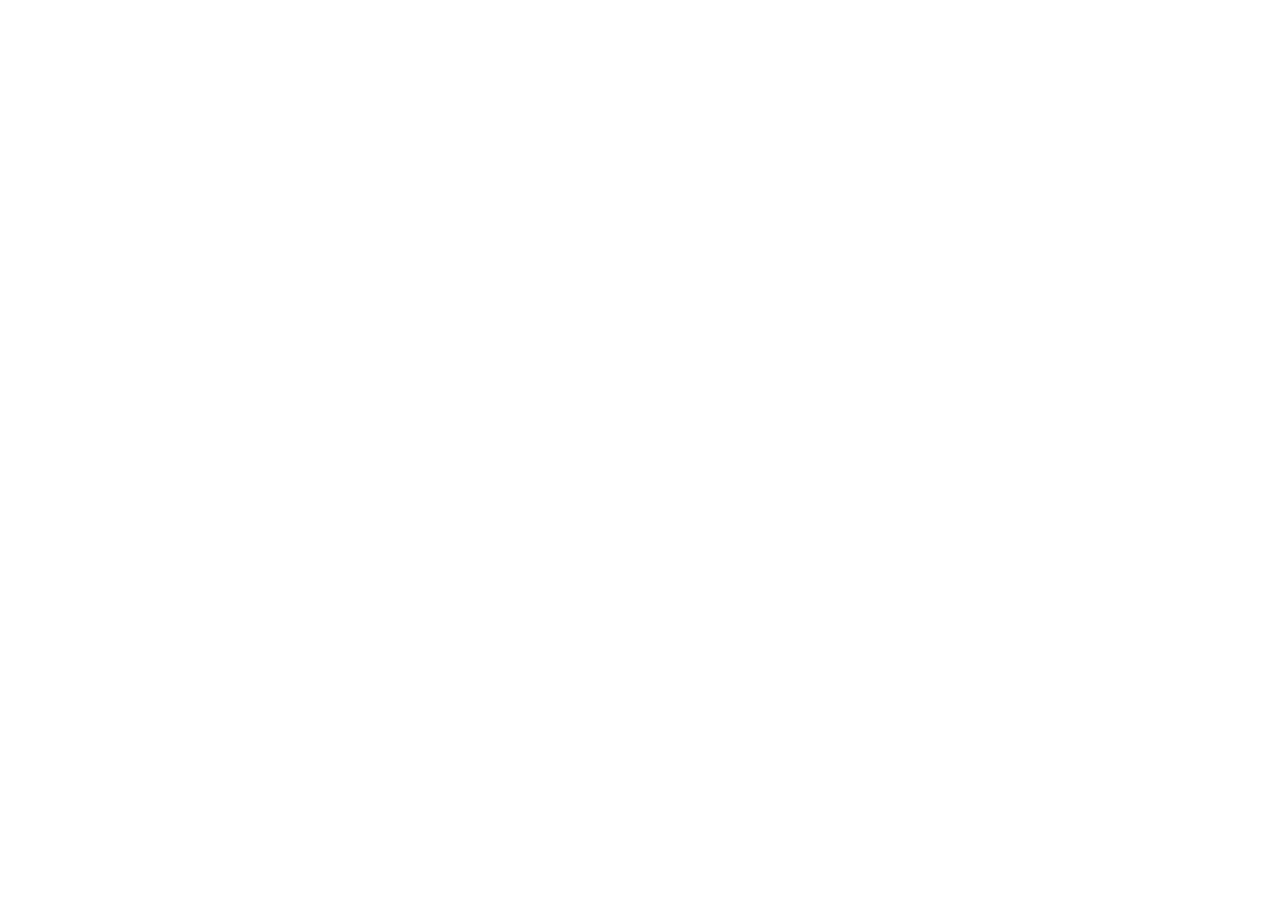
==== index.html @ 96b7a9d9 "Init : création du dépôt, arborescence des fichiers et structure HTML de base" ====
<!DOCTYPE html>
<html lang="fr">
<head>
    <meta charset="UTF-8">
    <meta name="viewport" content="width=device-width, initial-scale=1.0">
    <title>Accueil_AfriConnectSummit</title>
    <link rel="stylesheet" href="css/style.css">
</head>
<body>
    <script src="js/main.js"></script>
</body>
</html>
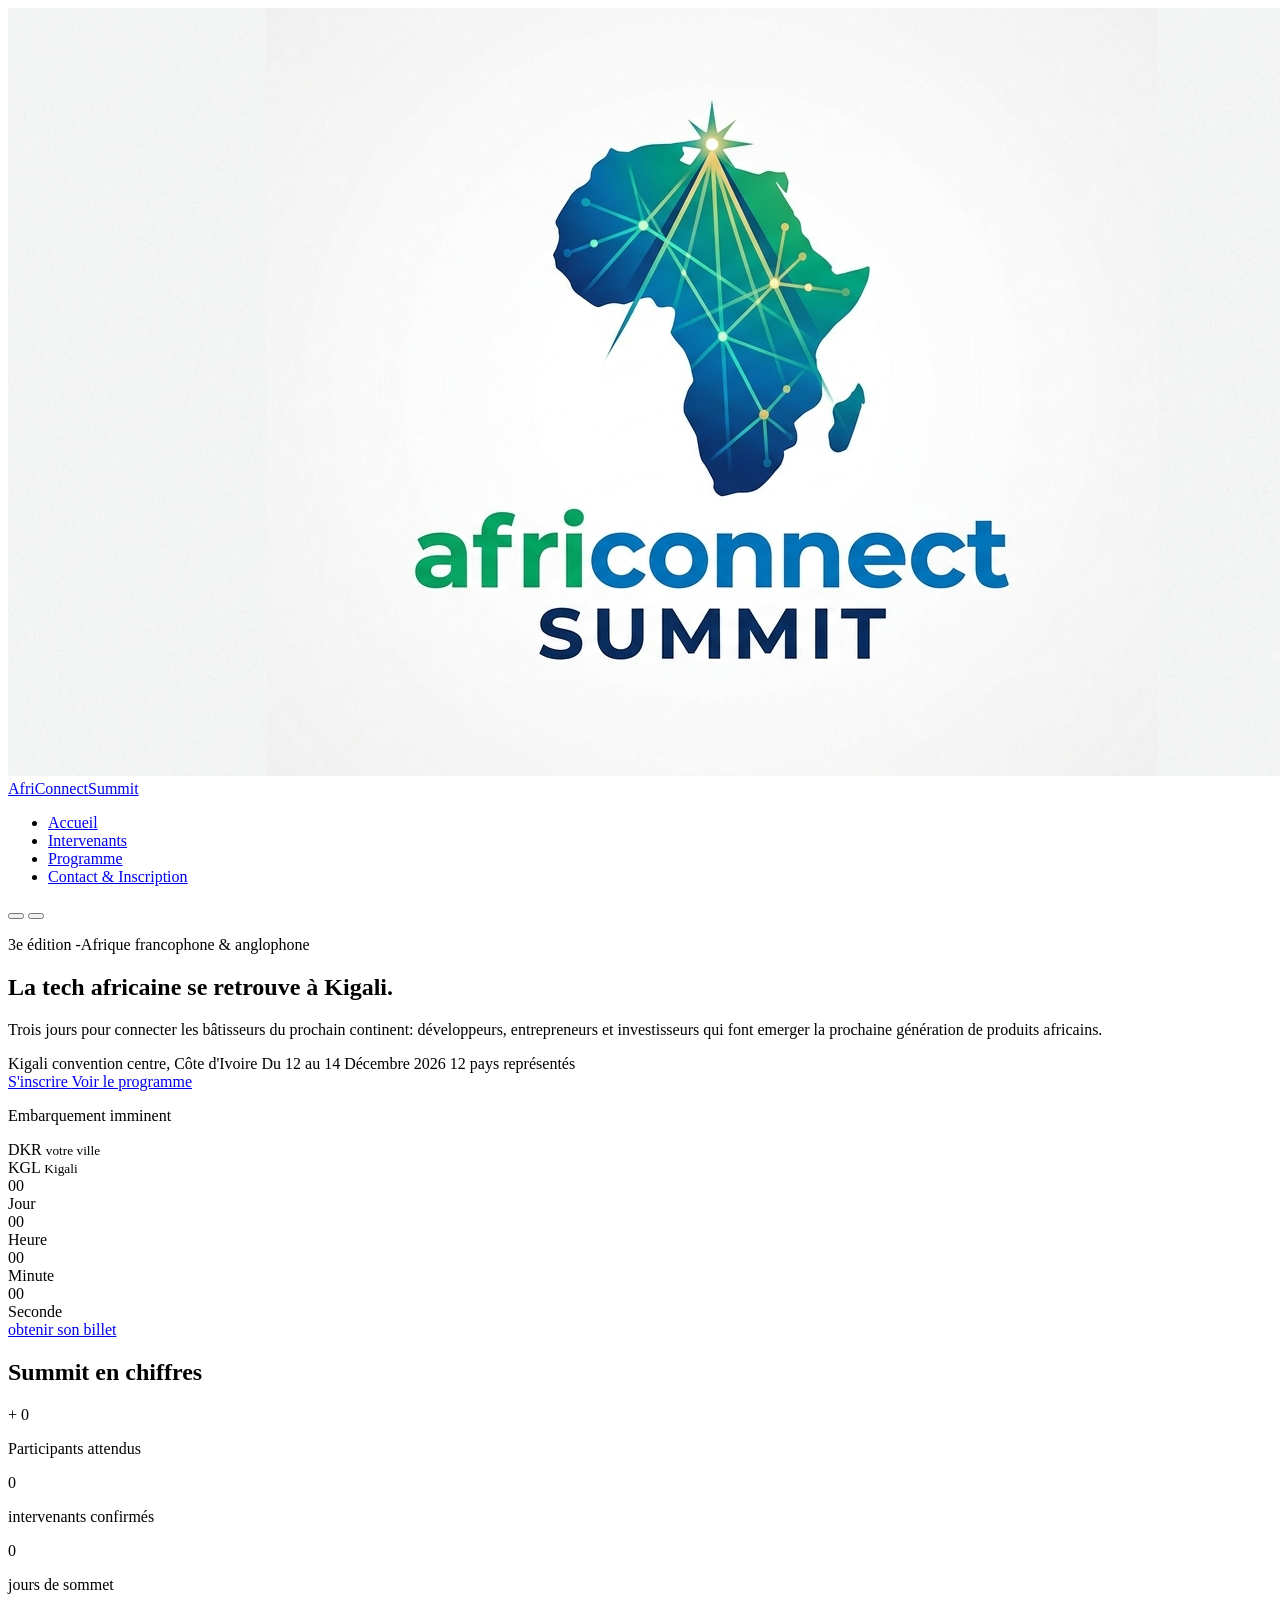
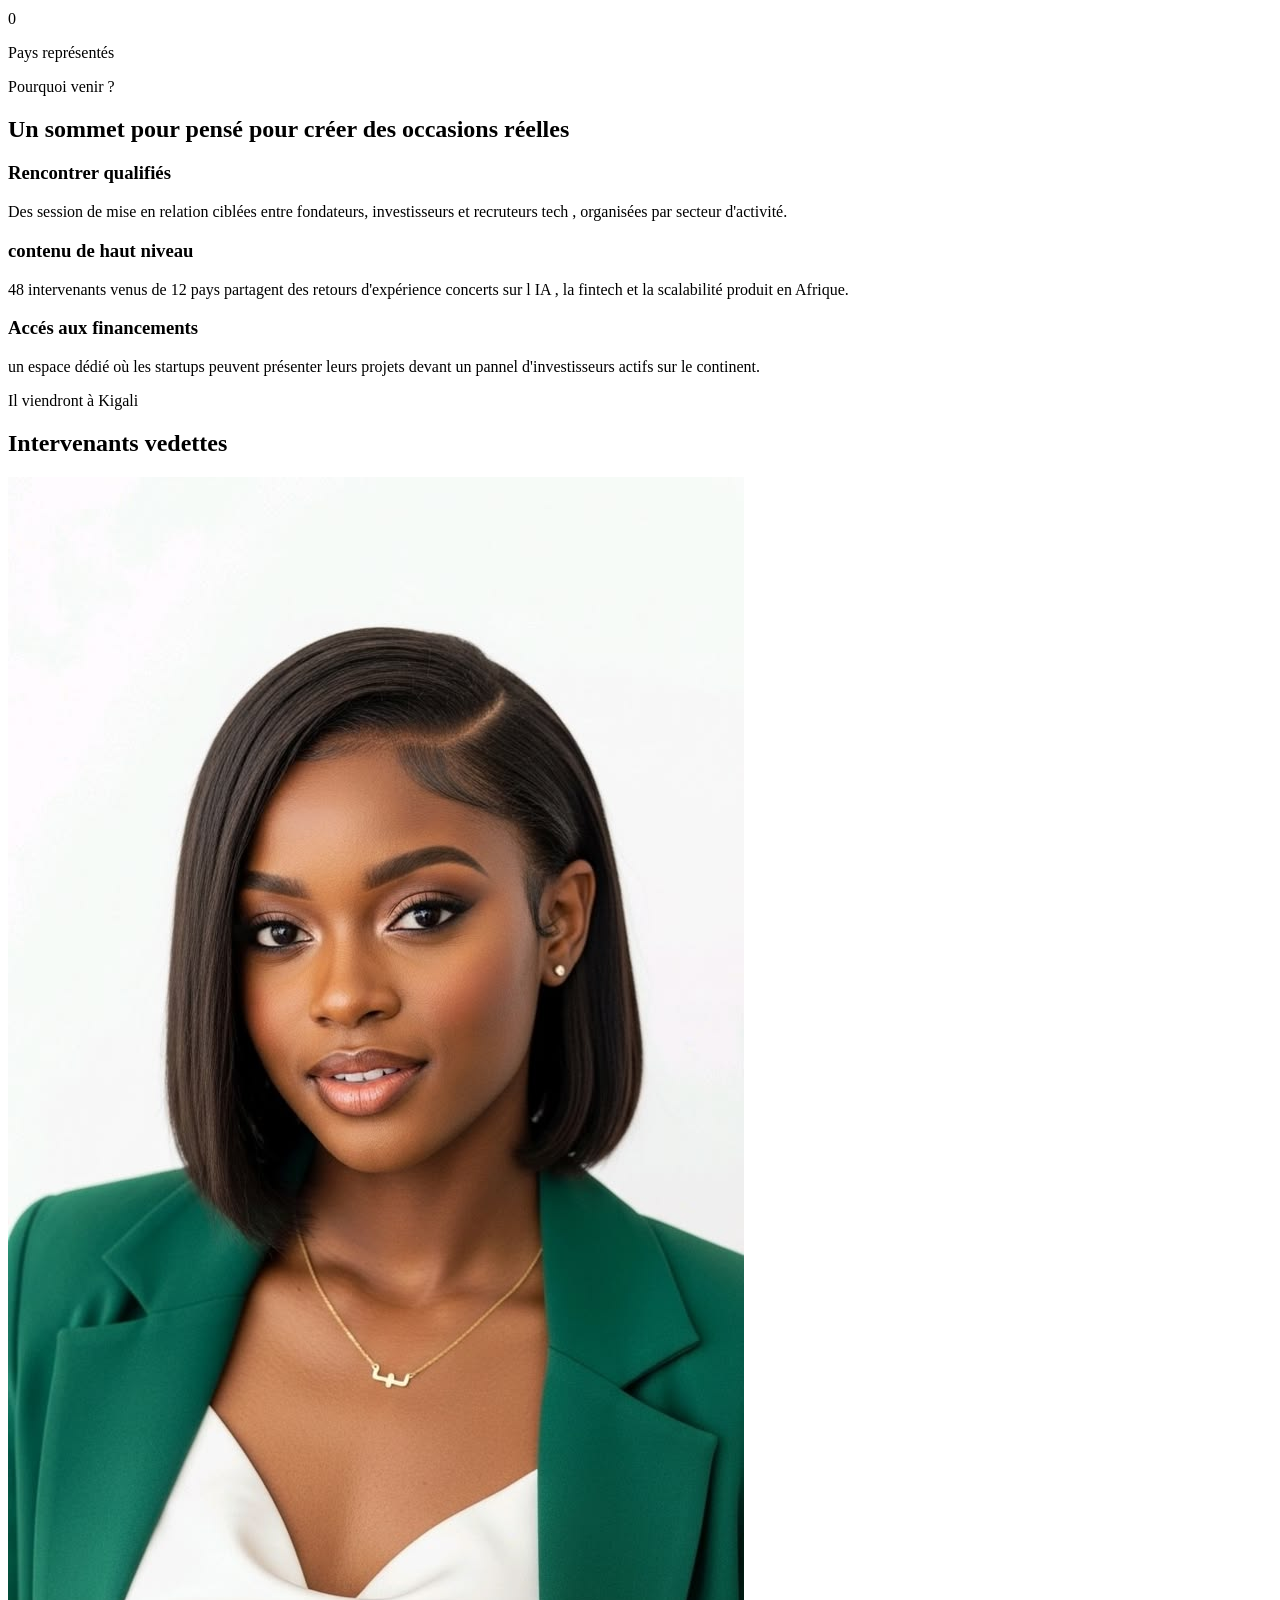
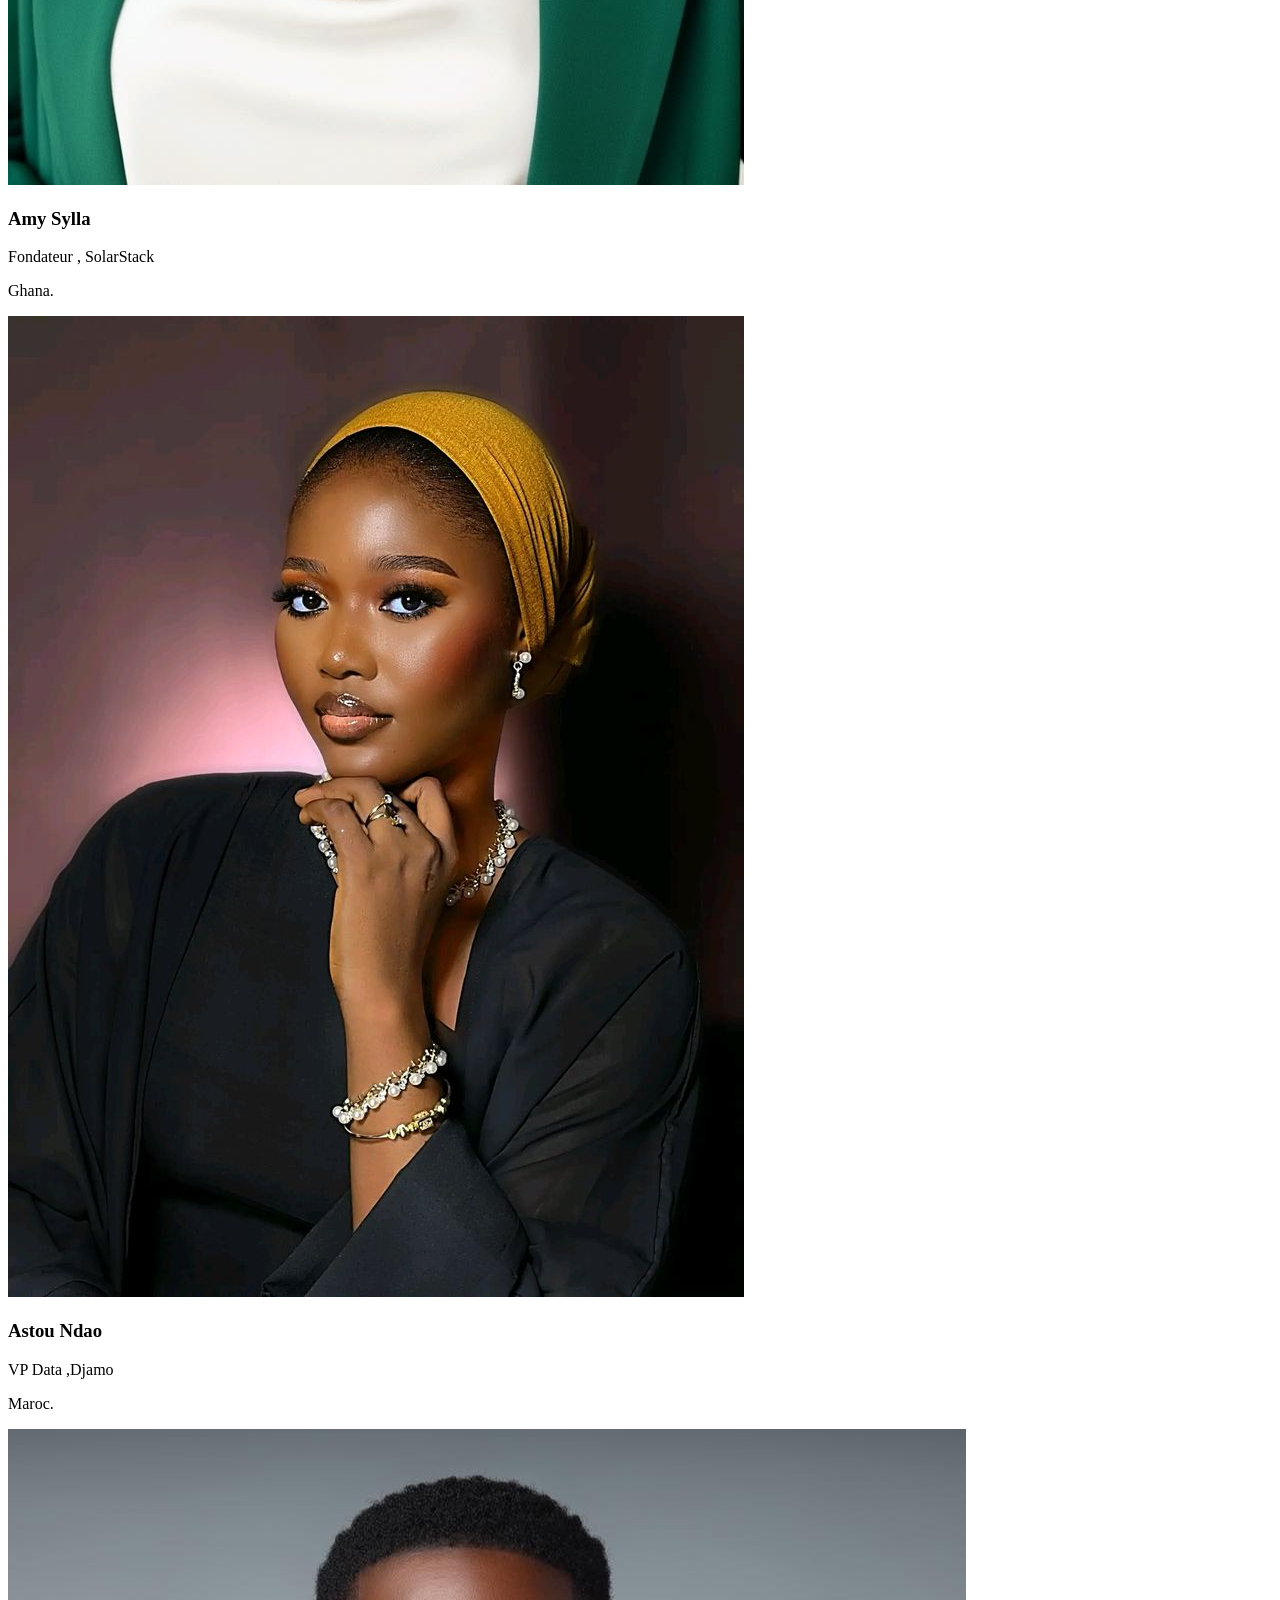
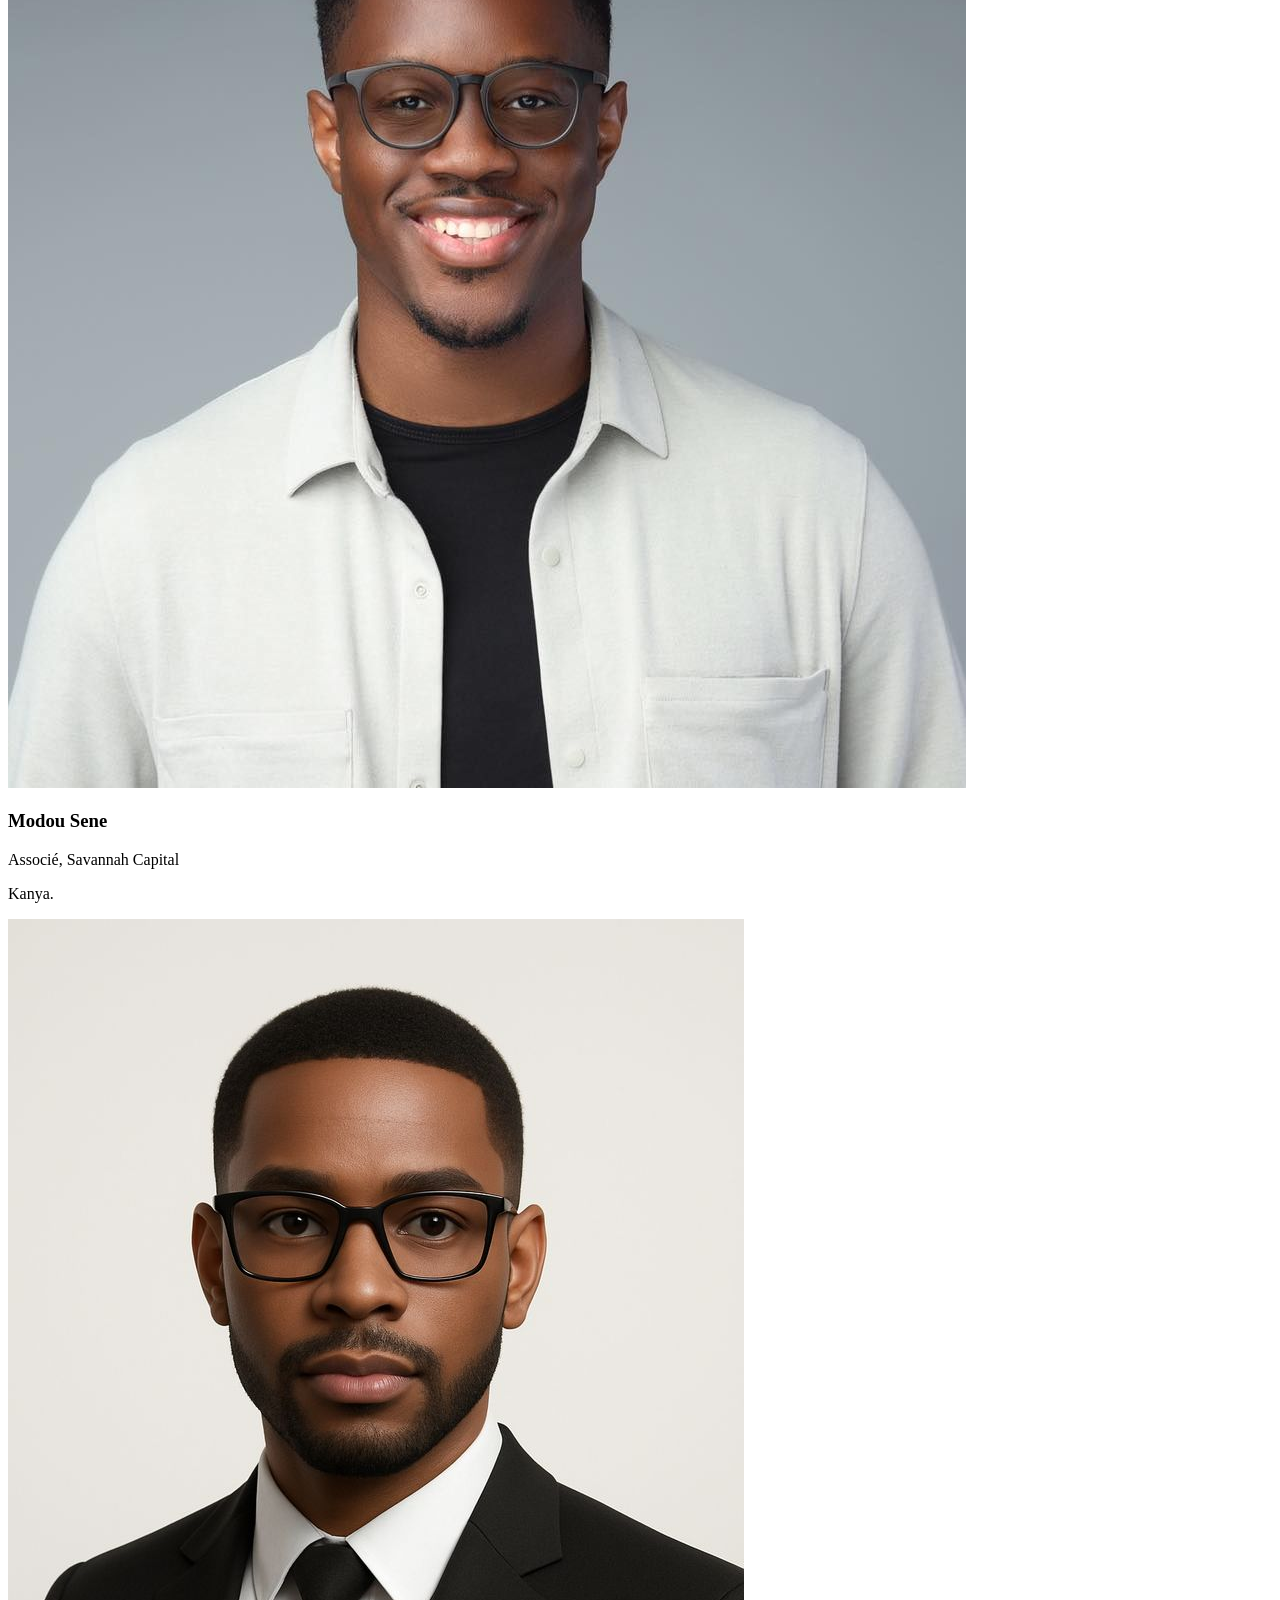
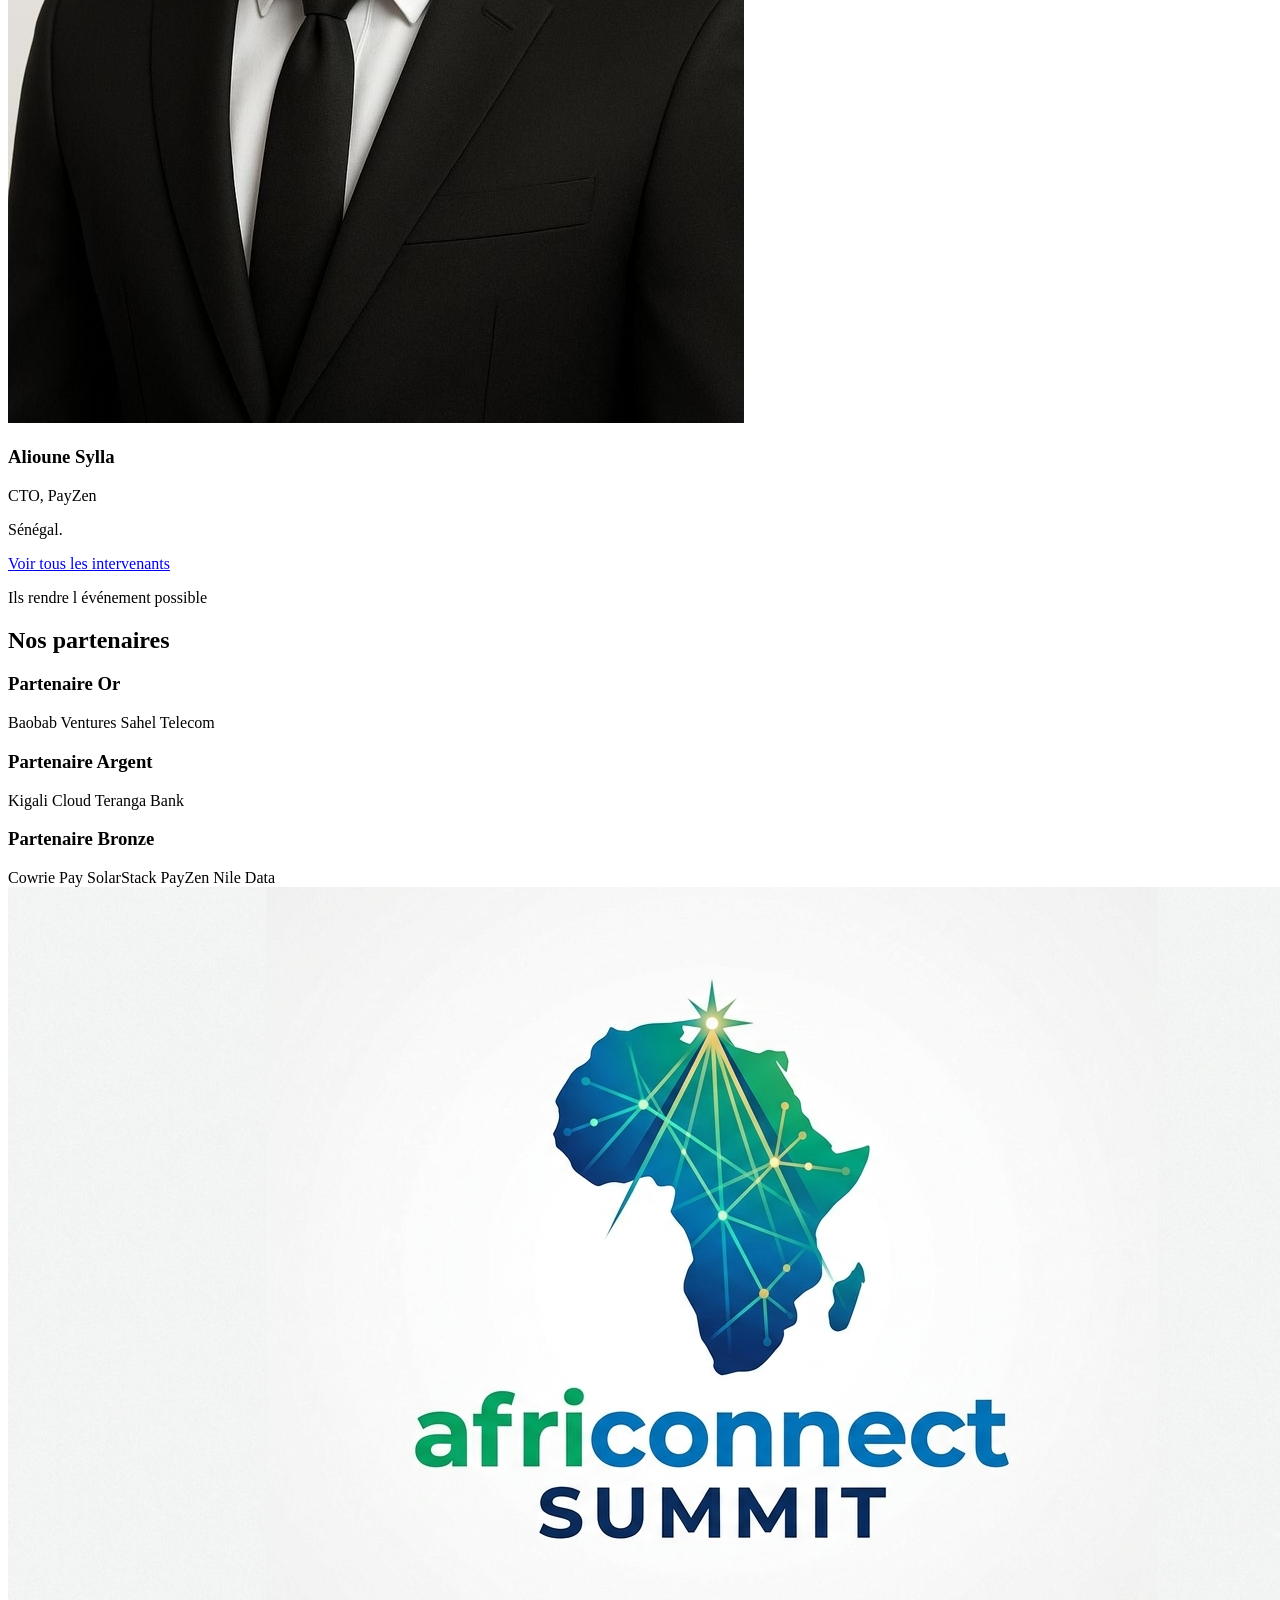
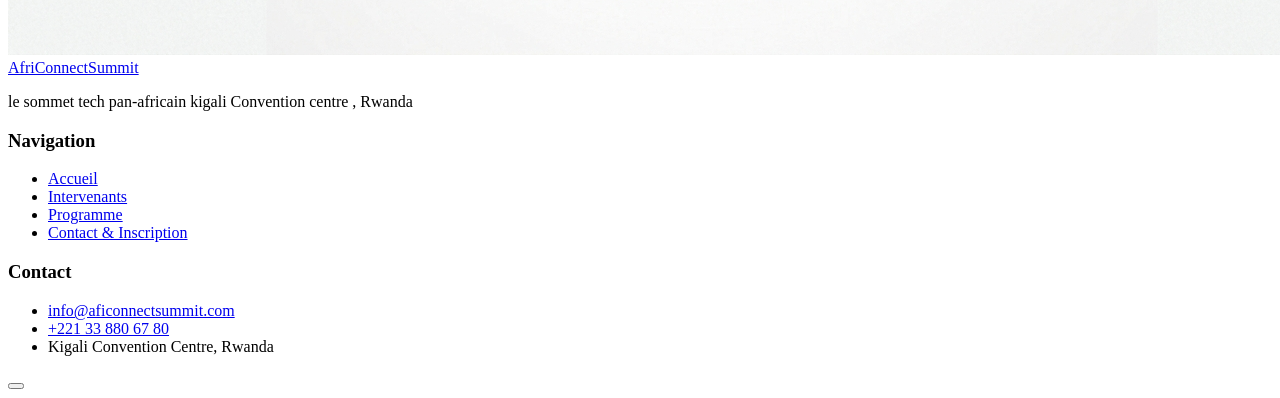
==== commit 71538b81: ": HTML : structure complète des 5 pages avec sections et contenu texte" ====
--- a/index.html
+++ b/index.html
@@ -1,12 +1,301 @@
 <!DOCTYPE html>
 <html lang="fr">
+
 <head>
     <meta charset="UTF-8">
     <meta name="viewport" content="width=device-width, initial-scale=1.0">
     <title>Accueil_AfriConnectSummit</title>
     <link rel="stylesheet" href="css/style.css">
 </head>
+
 <body>
+    <header>
+        <nav>
+            <a href="#"><img src="images/logo.png" alt="">AfriConnectSummit</a>
+            <div>
+                <ul>
+                    <li><a href="index.html">Accueil</a></li>
+                    <li><a href="intervenants.html">Intervenants</a></li>
+                    <li><a href="programme.html">Programme</a></li>
+                    <li><a href="contact.html">Contact & Inscription</a></li>
+                </ul>
+                <div>
+                    <button>
+                        <i class="bi bi-sun"></i>
+                        <i class="bi bi-moon"></i>
+                    </button>
+                    <button> <span></span><span></span><span></span></button>
+                </div>
+            </div>
+        </nav>
+    </header>
+    <section class="hero">
+        <div>
+            <div>
+                <p><i class="bi bi-reception-4"></i>
+                 3e édition -Afrique francophone & anglophone</p>
+                <h1>La tech africaine se retrouve à Kigali.</h1>
+                <p>Trois jours pour connecter les bâtisseurs du prochain continent: développeurs, entrepreneurs et
+                    investisseurs qui font emerger la prochaine génération de produits africains.</p>
+
+                <div>
+                    <span><i class="bi bi-geo-alt"></i>Kigali convention centre, Côte d'Ivoire</span>
+                    <span><i class="bi bi-calendar-date"></i>
+                     Du 12 au 14 Décembre 2026</span>
+                    <span><i class="bi bi-globe-africa"></i>12 pays représentés</span>
+                </div>
+                <div>
+                    <a href="contact.html">S'inscrire <i class="bi bi-arrow-right"></i></a>
+                    <a href="programme.html">Voir le programme</a>
+                </div>
+            </div>
+            <div>
+                <div>
+                    <p>Embarquement imminent </p>
+                    <div>
+                        <div>
+                            DKR <small> votre ville </small>
+                        </div>
+                        <i class="bi bi-airplane-fill"></i>
+                        <div>KGL <small> Kigali </small></div>
+                    </div>
+                </div>
+                <div></div>
+                <div>
+                    <div>
+                        <div>00</div>
+                        <div>Jour</div>
+                    </div>
+                    <div>
+                        <div>00</div>
+                        <div>Heure</div>
+                    </div>
+                    <div>
+                        <div>00</div>
+                        <div>Minute</div>
+                    </div>
+                    <div>
+                        <div>00</div>
+                        <div>Seconde</div>
+                    </div>
+
+                </div>
+                <div>
+                    <a href="contact.html">obtenir son billet</a>
+                </div>
+            </div>
+        </div>
+    </section>
+
+    <section>
+        <div>
+            <h2>Summit en chiffres </h2>
+            <div>
+                <div>
+                    <div>
+                        <span>+</span> <span>0</span>
+                    </div>
+                    <p>Participants attendus</p>
+                </div>
+                <div>
+                    <div>
+                        <span>0</span>
+                    </div>
+                    <p>intervenants confirmés</p>
+                </div>
+                <div>
+                    <div>
+                        <span>0</span>
+                    </div>
+                    <p>jours de sommet</p>
+                </div>
+                <div>
+                    <div>
+                        <span>0</span>
+                    </div>
+                    <p>Pays représentés</p>
+                </div>
+            </div>
+        </div>
+    </section>
+
+    <section>
+        <div>
+            <div>
+                <p>Pourquoi venir ? </p>
+                <h2>Un sommet pour pensé pour créer des occasions réelles</h2>
+            </div>
+            <div>
+                <!-- premier argument -->
+                <div>
+                    <div>
+                        <i class="bi bi-diagram-3"></i>
+                    </div>
+
+                    <h3>Rencontrer qualifiés</h3>
+                    <p>Des session de mise en relation ciblées entre fondateurs, investisseurs et recruteurs tech ,
+                        organisées par secteur d'activité.</p>
+                </div>
+                <!-- deuxième argument -->
+                <div>
+                    <div>
+                        <i class="bi bi-lightbulb-fill"></i>
+                    </div>
+
+                    <h3>contenu de haut niveau</h3>
+                    <p>48 intervenants venus de 12 pays partagent des retours d'expérience concerts sur l IA , la
+                        fintech et la scalabilité produit en Afrique.</p>
+                </div>
+                <!-- troisième argument -->
+                <div>
+                    <div>
+                        <i class="bi bi-rocket-takeoff-fill"></i>
+                    </div>
+
+                    <h3>Accés aux financements</h3>
+                    <p>un espace dédié où les startups peuvent présenter leurs projets devant un pannel d'investisseurs
+                        actifs sur le continent.</p>
+                </div>
+            </div>
+    </section>
+    <!-- INTERVENANTS VEDETTES -->
+    <section>
+        <div>
+            <div>
+                <p>Il viendront à Kigali </p>
+                <h2>Intervenants vedettes</h2>
+            </div>
+            <div>
+                <!-- premier intervenant -->
+                <div>
+                    <div>
+                        <img src="images/amy.jpg" alt="Amy Sylla">
+                    </div>
+                    <div>
+                        <h3>Amy Sylla</h3>
+                        <p>Fondateur , SolarStack</p>
+                        <p><i class="bi bi-geo-alt"></i> Ghana.</p>
+                    </div>
+                </div>
+                <div></div>
+                <!-- deuxième intervenant -->
+                <div>
+                    <div>
+                        <img src="images/astou.jpg" alt="Astou Ndao">
+                    </div>
+                    <div>
+                        <h3>Astou Ndao</h3>
+                        <p>VP Data ,Djamo</p>
+                        <p><i class="bi bi-geo-alt"></i> Maroc.</p>
+                    </div>
+                </div>
+                <!-- troisième intervenant -->
+                <div>
+                    <div>
+                        <img src="images/modou.jpg" alt="">
+                    </div>
+                    <div>
+                        <h3>Modou Sene</h3>
+                        <p>Associé, Savannah Capital</p>
+                        <p><i class="bi bi-geo-alt"></i> Kanya.</p>
+                    </div>
+                </div>
+                <!-- quatrième intervenant -->
+                <div>
+                    <div>
+                        <img src="images/alioune.jpg" alt="">
+                    </div>
+                    <div>
+                        <h3>Alioune Sylla </h3>
+                        <p>CTO, PayZen</p>
+                        <p><i class="bi bi-geo-alt"></i> Sénégal.</p>
+                    </div>
+                </div>
+            </div>
+            <div>
+                <a href="intervenants.html">Voir tous les intervenants <i class="bi bi-arrow-right"></i></a>
+            </div>
+        </div>
+    </section>
+
+    <!-- SPONSORS -->
+    <section>
+        <div>
+            <div>
+                <p>Ils rendre l événement possible </p>
+                <h2>Nos partenaires</h2>
+            </div>
+            <!-- premier partenaire -->
+            <div>
+                <h3>Partenaire Or</h3>
+                <div>
+                    <span>Baobab Ventures </span>
+                    <span>Sahel Telecom</span>
+                </div>
+            </div>
+            <!-- deuxième partenaire -->
+            <div>
+                <h3>Partenaire Argent</h3>
+                <div>
+                    <span>Kigali Cloud </span>
+                    <span>Teranga Bank</span>
+                </div>
+            </div>
+            <!-- troisième partenaire -->
+            <div>
+                <h3>Partenaire Bronze</h3>
+                <div>
+                    <span>Cowrie Pay </span>
+                    <span>SolarStack</span>
+                    <span>PayZen</span>
+                    <span>Nile Data </span>
+                </div>
+            </div>
+
+        </div>
+    </section>
+
+    <footer>
+        <div>
+            <div>
+                <div>
+                    <a href="#"><img src="images/logo.png" alt="">AfriConnectSummit</a>
+                    <p>le sommet tech pan-africain kigali Convention centre , Rwanda</p>
+                    <div>
+                        <a href="#"><i class="bi bi-instagram"></i></a>
+                        <a href="#"><i class="bi bi-facebook"></i></a>
+                        <a href="#"><i class="bi bi-twitter"></i></a>
+                        <a href="#"><i class="bi bi-linkedin"></i></a>
+                    </div>
+                </div>
+                <div>
+                    <h3>Navigation</h3>
+                    <ul>
+                        <li><a href="index.html">Accueil</a></li>
+                        <li><a href="intervenants.html">Intervenants</a></li>
+                        <li><a href="programme.html">Programme</a></li>
+                        <li><a href="contact.html">Contact & Inscription</a></li>
+                    </ul>
+                </div>
+                <div>
+                    <h3>Contact</h3>
+                    <ul>
+                        <li> <i class="bi bi-envelope-at-fill"></i> <a href="mailto:info@aficonnectsummit.com">info@aficonnectsummit.com</a></li>
+                        <li> <i class="bi bi-telephone-fill"></i> <a href="tel:+221 33 880 67 80">+221 33 880 67 80</a></li>
+                        <li> <i class="bi bi-geo-alt"></i> Kigali Convention Centre, Rwanda</li>
+                    </ul>
+                </div>
+            </div>
+            <div>
+                <p> </p>
+            </div>
+        </div>
+    </footer>
+
+    <button ><i class="bi bi-arrow-up"></i>
+</button>
+
     <script src="js/main.js"></script>
 </body>
+
 </html>
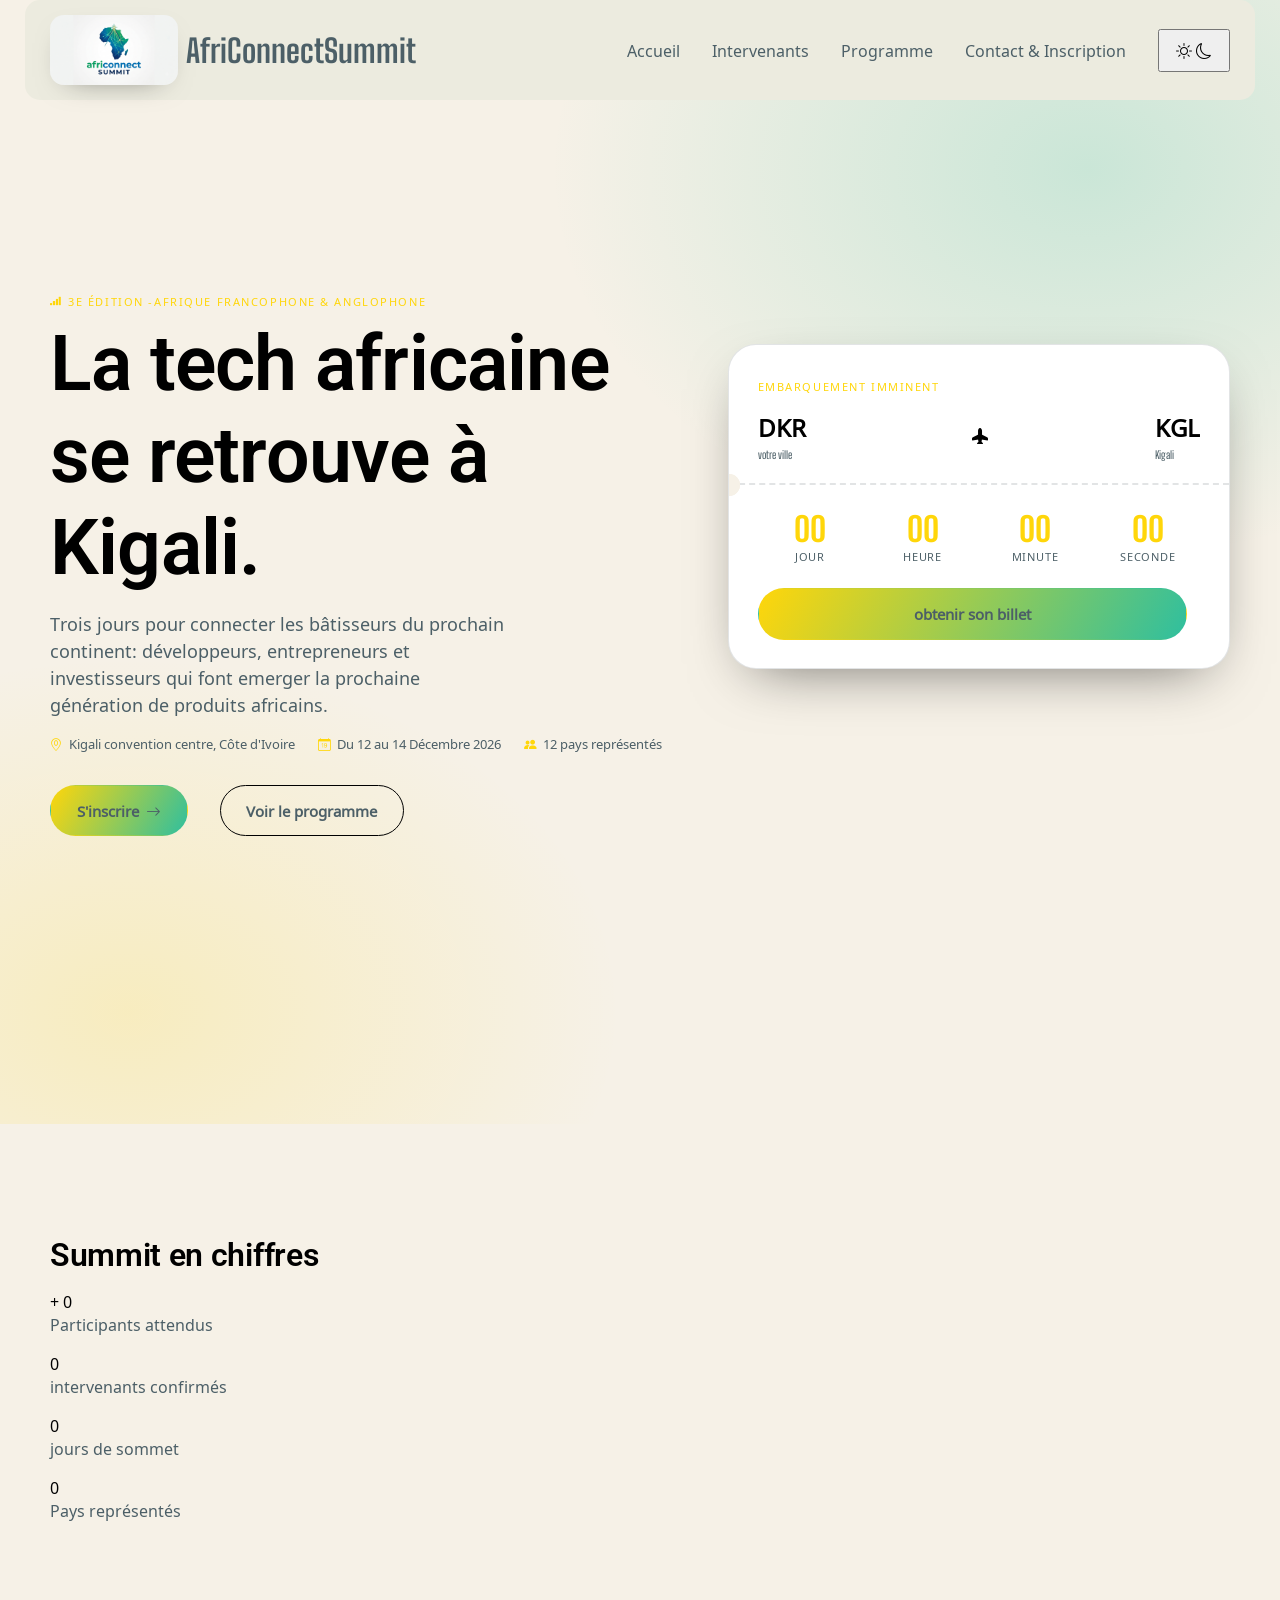
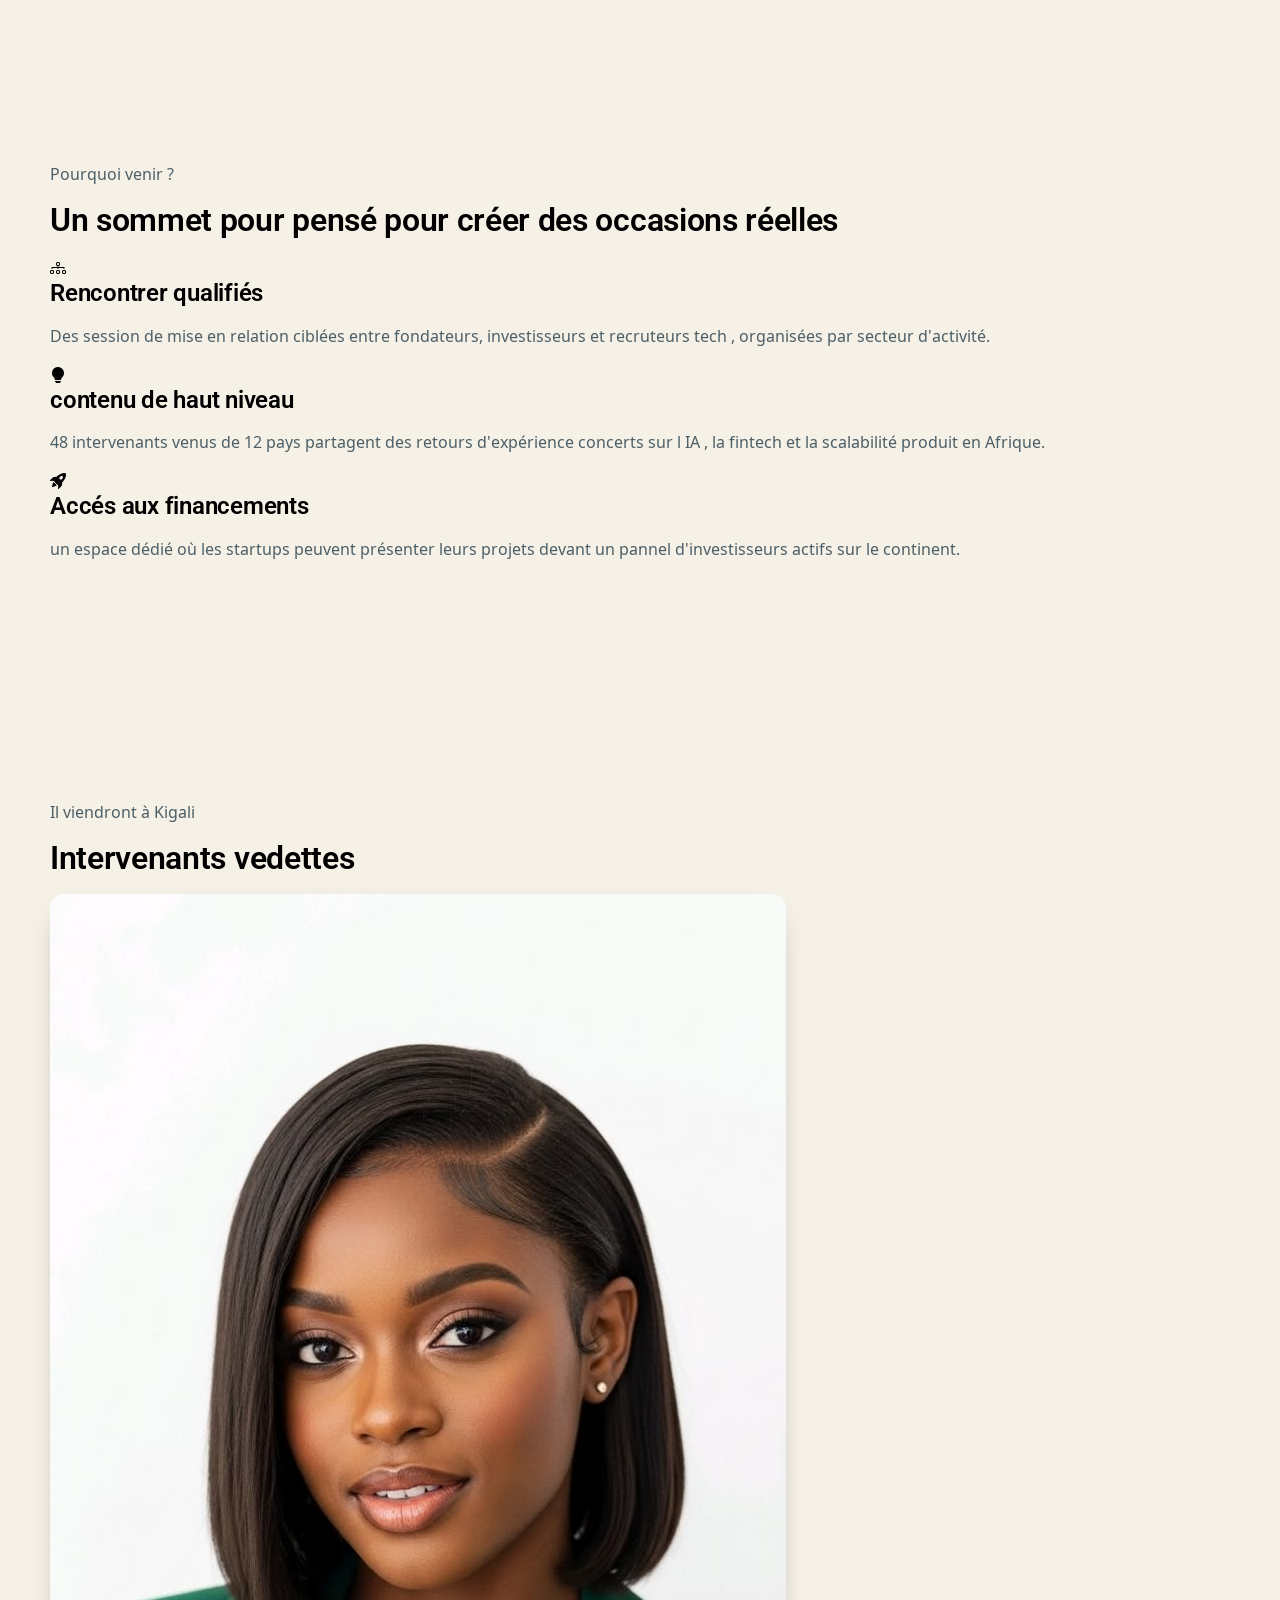
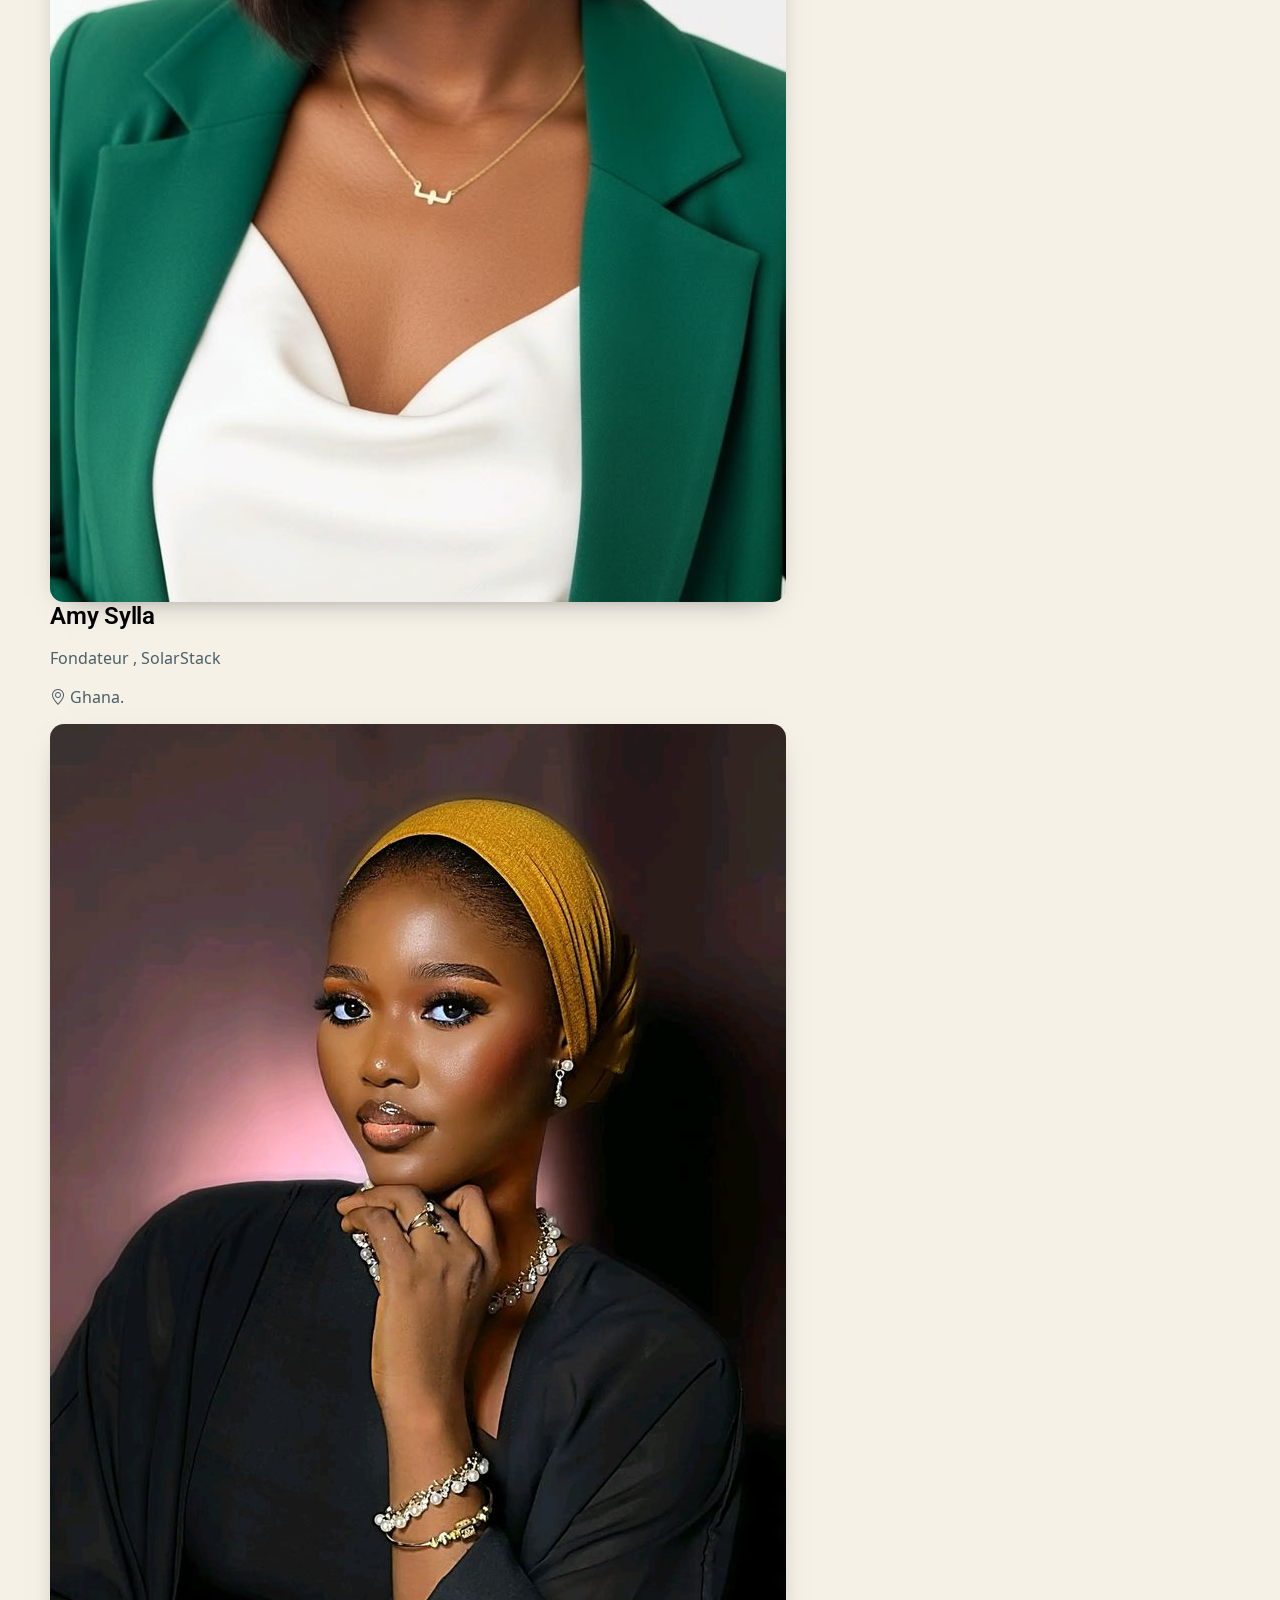
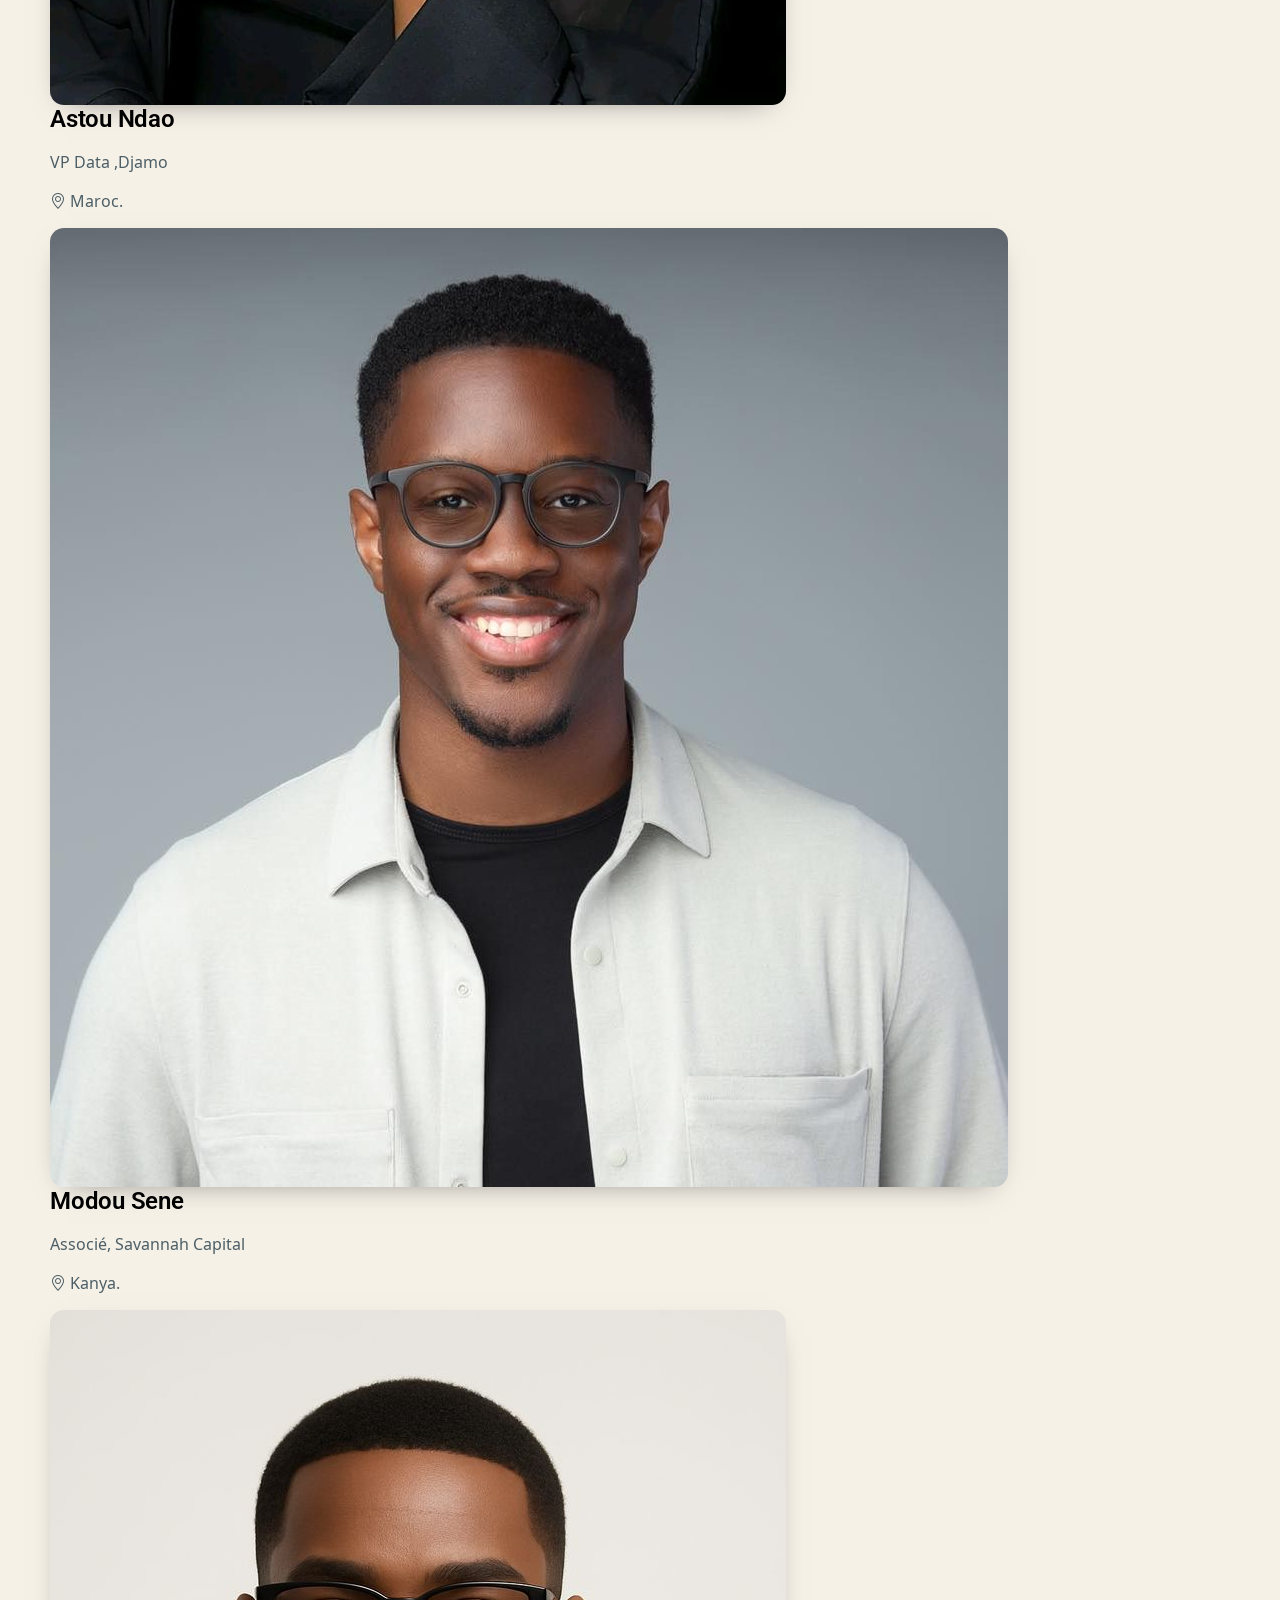
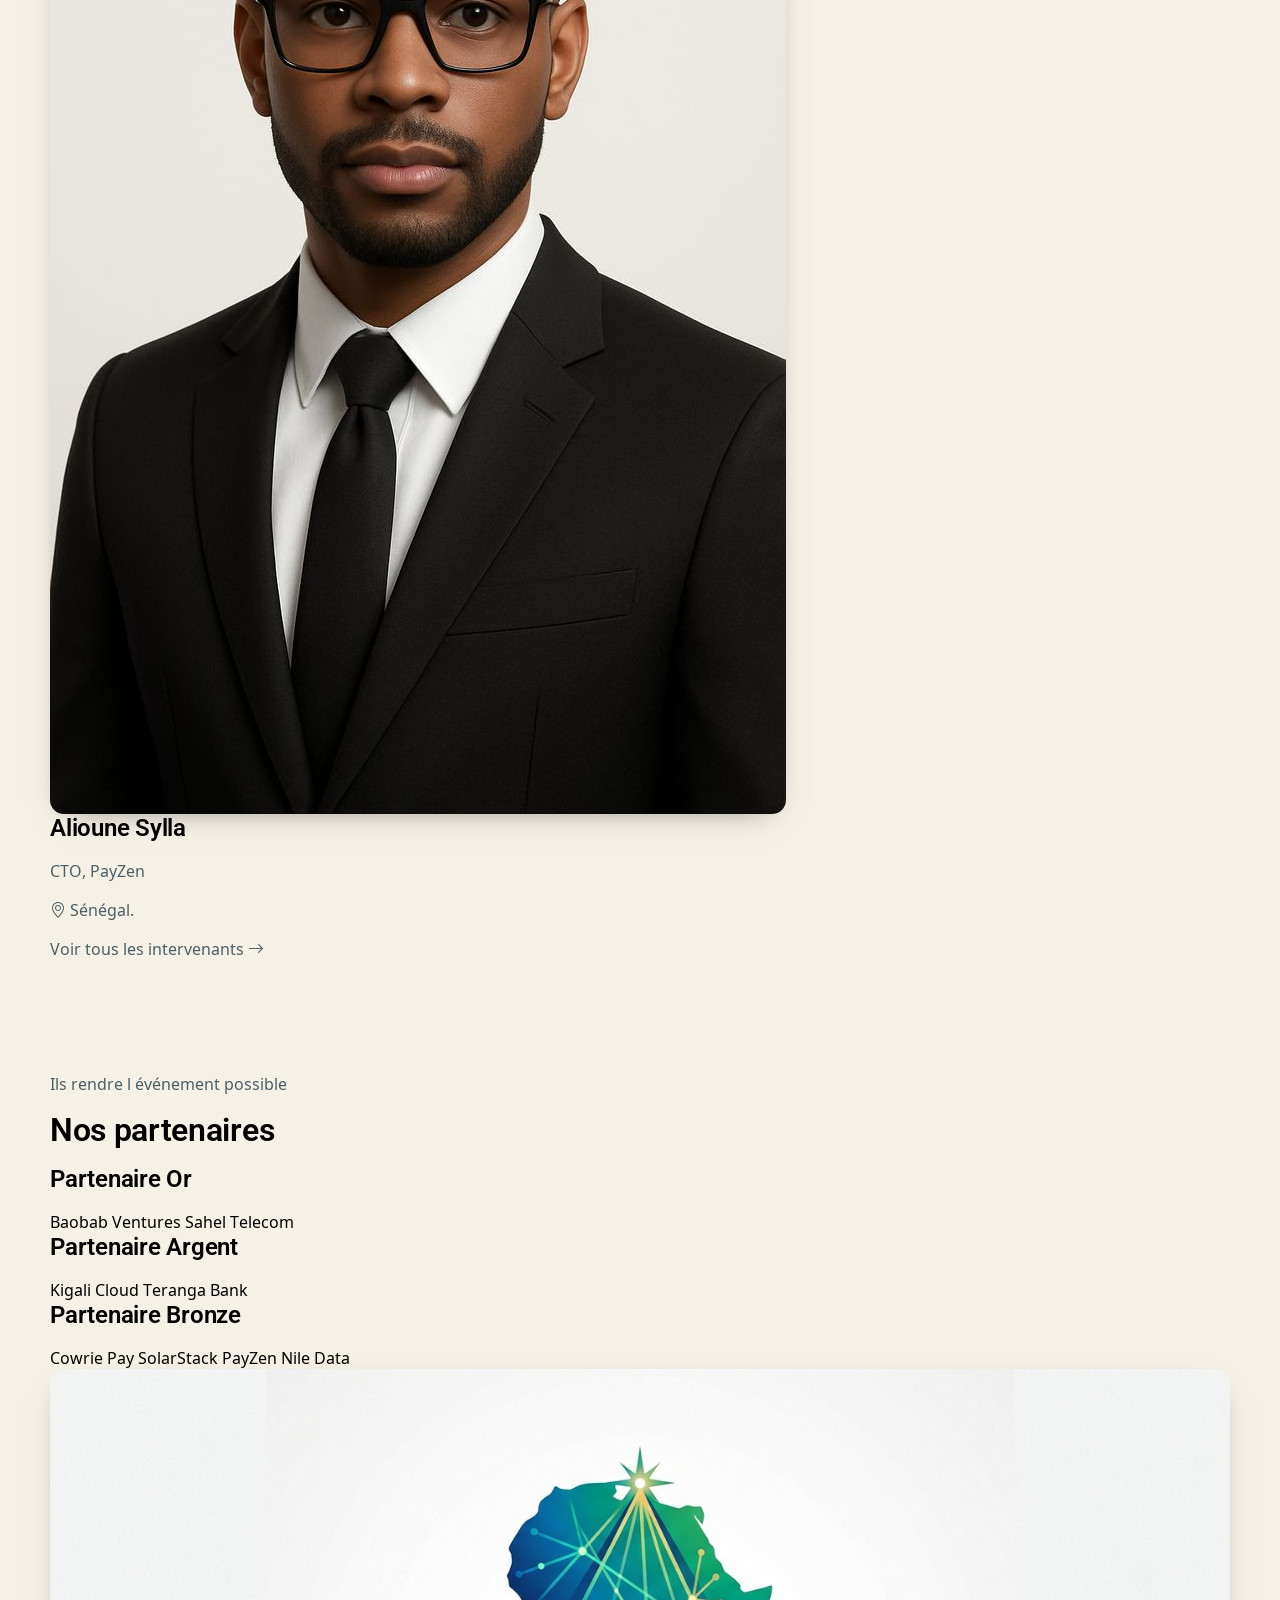
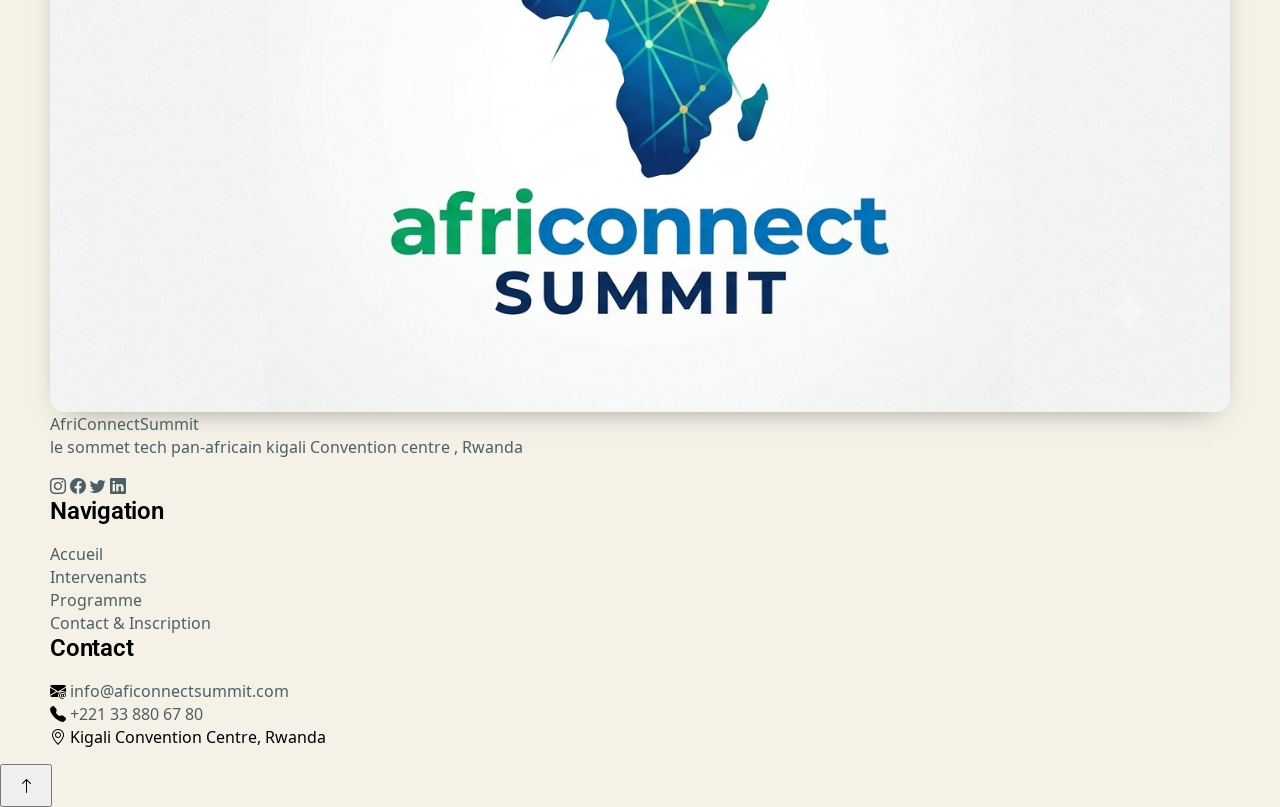
==== commit 6a5ee363: "CSS : variables, typographie, layout général ,styles de base et sections hero  effets hover" ====
--- a/index.html
+++ b/index.html
@@ -10,85 +10,88 @@
 
 <body>
     <header>
-        <nav>
-            <a href="#"><img src="images/logo.png" alt="">AfriConnectSummit</a>
-            <div>
-                <ul>
-                    <li><a href="index.html">Accueil</a></li>
-                    <li><a href="intervenants.html">Intervenants</a></li>
-                    <li><a href="programme.html">Programme</a></li>
-                    <li><a href="contact.html">Contact & Inscription</a></li>
-                </ul>
-                <div>
-                    <button>
-                        <i class="bi bi-sun"></i>
-                        <i class="bi bi-moon"></i>
-                    </button>
-                    <button> <span></span><span></span><span></span></button>
+        <nav class="navbar">
+            <div class="container">
+                <a href="#" class="logo"><img src="images/logo.png" alt="">AfriConnectSummit</a>
+                <div>
+                    <ul>
+                        <li><a href="index.html" class="action">Accueil</a></li>
+                        <li><a href="intervenants.html">Intervenants</a></li>
+                        <li><a href="programme.html">Programme</a></li>
+                        <li><a href="contact.html">Contact & Inscription</a></li>
+                    </ul>
+                    <div class="nav-tools">
+                        <button class="theme-toggle">
+                            <i class="bi bi-sun"></i>
+                            <i class="bi bi-moon"></i>
+                        </button>
+                        <button class="navbar-toggoler"> <span></span><span></span><span></span></button>
+                    </div>
                 </div>
             </div>
         </nav>
     </header>
     <section class="hero">
-        <div>
-            <div>
-                <p><i class="bi bi-reception-4"></i>
-                 3e édition -Afrique francophone & anglophone</p>
+        <div class="container">
+            <div class="hero-text">
+                <p class="eyebrow"><i class="bi bi-reception-4"></i>
+                    3e édition -Afrique francophone & anglophone</p>
                 <h1>La tech africaine se retrouve à Kigali.</h1>
-                <p>Trois jours pour connecter les bâtisseurs du prochain continent: développeurs, entrepreneurs et
+                <p class="para ">Trois jours pour connecter les bâtisseurs du prochain continent: développeurs,
+                    entrepreneurs et
                     investisseurs qui font emerger la prochaine génération de produits africains.</p>
 
-                <div>
+                <div class="hero-meta">
                     <span><i class="bi bi-geo-alt"></i>Kigali convention centre, Côte d'Ivoire</span>
                     <span><i class="bi bi-calendar-date"></i>
-                     Du 12 au 14 Décembre 2026</span>
-                    <span><i class="bi bi-globe-africa"></i>12 pays représentés</span>
-                </div>
-                <div>
-                    <a href="contact.html">S'inscrire <i class="bi bi-arrow-right"></i></a>
-                    <a href="programme.html">Voir le programme</a>
-                </div>
-            </div>
-            <div>
-                <div>
-                    <p>Embarquement imminent </p>
-                    <div>
-                        <div>
+                        Du 12 au 14 Décembre 2026</span>
+                    <span><i class="bi bi-people-fill"></i></i>12 pays représentés</span>
+                </div>
+                <div class="hero-cta">
+                    <a href="contact.html" class="btn btn-primary">S'inscrire <i class="bi bi-arrow-right"></i></a>
+                    <a href="programme.html" class="btn btn-ghost">Voir le programme</a>
+                </div>
+            </div>
+            <div class="ticket">
+                <div class="ticket-top">
+                    <p class="eyebrow">Embarquement imminent </p>
+                    <div class="ticket-route">
+                        <div class="city">
                             DKR <small> votre ville </small>
                         </div>
                         <i class="bi bi-airplane-fill"></i>
-                        <div>KGL <small> Kigali </small></div>
-                    </div>
-                </div>
-                <div></div>
-                <div>
-                    <div>
-                        <div>00</div>
-                        <div>Jour</div>
-                    </div>
-                    <div>
-                        <div>00</div>
-                        <div>Heure</div>
-                    </div>
-                    <div>
-                        <div>00</div>
-                        <div>Minute</div>
-                    </div>
-                    <div>
-                        <div>00</div>
-                        <div>Seconde</div>
-                    </div>
-
-                </div>
-                <div>
-                    <a href="contact.html">obtenir son billet</a>
+                        <div class="city">KGL <small> Kigali </small></div>
+                    </div>
+                </div>
+                <div class="ticket-perf"></div>
+                <div class="ticket-count">
+                    <div class="cd-block">
+                        <div class="cd-num">00</div>
+                        <div class="cd-label">Jour</div>
+                    </div>
+                    <div class="cd-block">
+                        <div class="cd-num">00</div>
+                        <div class="cd-label">Heure</div>
+                    </div>
+                    <div class="cd-block">
+                        <div class="cd-num">00</div>
+                        <div class="cd-label">Minute</div>
+                    </div>
+                    <div class="cd-block">
+                        <div class="cd-num">00</div>
+                        <div class="cd-label">Seconde</div>
+                    </div>
+
+                </div>
+                <div class="ticket-bottom">
+                    <a href="contact.html" class=" btn btn-primary btn-block ">obtenir son billet</a>
                 </div>
             </div>
         </div>
     </section>
 
     <section>
-        <div>
+        <div class="container">
             <h2>Summit en chiffres </h2>
             <div>
                 <div>
@@ -120,7 +123,7 @@
     </section>
 
     <section>
-        <div>
+        <div class="container">
             <div>
                 <p>Pourquoi venir ? </p>
                 <h2>Un sommet pour pensé pour créer des occasions réelles</h2>
@@ -160,7 +163,7 @@
     </section>
     <!-- INTERVENANTS VEDETTES -->
     <section>
-        <div>
+        <div class="container">
             <div>
                 <p>Il viendront à Kigali </p>
                 <h2>Intervenants vedettes</h2>
@@ -219,7 +222,7 @@
     </section>
 
     <!-- SPONSORS -->
-    <section>
+    <section class="container">
         <div>
             <div>
                 <p>Ils rendre l événement possible </p>
@@ -256,7 +259,7 @@
     </section>
 
     <footer>
-        <div>
+        <div class="container">
             <div>
                 <div>
                     <a href="#"><img src="images/logo.png" alt="">AfriConnectSummit</a>
@@ -280,20 +283,21 @@
                 <div>
                     <h3>Contact</h3>
                     <ul>
-                        <li> <i class="bi bi-envelope-at-fill"></i> <a href="mailto:info@aficonnectsummit.com">info@aficonnectsummit.com</a></li>
-                        <li> <i class="bi bi-telephone-fill"></i> <a href="tel:+221 33 880 67 80">+221 33 880 67 80</a></li>
+                        <li> <i class="bi bi-envelope-at-fill"></i> <a
+                                href="mailto:info@aficonnectsummit.com">info@aficonnectsummit.com</a></li>
+                        <li> <i class="bi bi-telephone-fill"></i> <a href="tel:+221 33 880 67 80">+221 33 880 67 80</a>
+                        </li>
                         <li> <i class="bi bi-geo-alt"></i> Kigali Convention Centre, Rwanda</li>
                     </ul>
                 </div>
             </div>
-            <div>
-                <p> </p>
-            </div>
+            <p> </p>
+        </div>
         </div>
     </footer>
 
-    <button ><i class="bi bi-arrow-up"></i>
-</button>
+    <button><i class="bi bi-arrow-up"></i>
+    </button>
 
     <script src="js/main.js"></script>
 </body>
--- a/css/style.css
+++ b/css/style.css
@@ -0,0 +1,475 @@
+@import url("https://cdn.jsdelivr.net/npm/bootstrap-icons@1.13.1/font/bootstrap-icons.min.css");
+@import url('https://fonts.googleapis.com/css2?family=Noto+Sans+Chakma&display=swap');
+@import url('https://fonts.googleapis.com/css2?family=Roboto:ital,wght@0,100..900;1,100..900&display=swap');
+@import url('https://fonts.googleapis.com/css2?family=Big+Shoulders:opsz,wght@10..72,100..900&display=swap');
+
+/* les variables */
+:root {
+  --primary-color: #F6F1E7;
+  --secondary-color: #ffd60a;
+  --colors: #ecebdf;
+  --tair-color: #2FBF9F;
+  --secondary-text: #4C5F67;
+  --bouton-color: #0065bd;
+  --color-sombre: rgba(13, 4, 56, 0.867);
+  --success-color: #2fe805;
+  --error-color: #e80505;
+  --dark-color: #000000;
+  --background-color: #001e3e;
+  --white-color: #FFFFFF;
+  --info-color: #f7f7f7;
+  --font-family-h1: 'Roboto', sans-serif;
+  --font-family-h2: 'Big Shoulders', cursive;
+  --font-family-text: 'Noto Sans Chakma', sans-serif;
+  --font-size-h1: 2.5rem;
+  --font-size-h2: 2rem;
+  --font-size-text: 16px;
+  --radius-sm: 6px;
+  --radius-md: 14px;
+  --radius-lg: 28px;
+  --shadow-soft: 0px 20px 60px -25px rgba(0, 0, 0, 0.6);
+  --shadow-card: 0px 10px 30px -18px rgba(0, 0, 0, 0.55);
+  --space-xs: 0.5rem;
+  --space-sm: 1rem;
+  --space-md: 2rem;
+  --space-lg: 4rem;
+  --space-xl: 7rem;
+  --container-width: 1180px;
+  --ease: cubic-bezier(0.22, 1, 0.36, 1);
+  --t: 0.2s;
+  --t1: 0.4s;
+}
+
+body {
+  font-family: var(--font-family-text);
+  font-size: var(--font-size-text);
+  color: var(--dark-color);
+  background-color: var(--primary-color);
+  margin: 0;
+  padding: 0;
+  transition: background var(--t) var(--ease), color var(--t1) var(--ease);
+  overflow-x: hidden;
+}
+
+h1,
+h2,
+h3,
+h4 {
+  font-family: var(--font-family-h1);
+  line-height: 1.2;
+  margin: 0 0 var(--space-sm);
+  letter-spacing: -0.01em;
+}
+
+
+
+h1 {
+  font-size: clamp(2.6rem, 6vw, 5rem);
+  font-weight: 600;
+}
+
+h2 {
+  font-size: var(--font-size-h2);
+  font-weight: 600;
+}
+
+h3 {
+  font-size: 1.5rem;
+  font-weight: 600;
+}
+
+p {
+  margin: 0 0 var(--space-sm);
+  color: var(--secondary-text);
+
+}
+
+a {
+  color: var(--secondary-text);
+  text-decoration: none;
+  transition: color var(--t) var(--ease);
+}
+
+ul {
+  list-style: none;
+  padding: 0;
+  margin: 0;
+}
+
+img {
+  max-width: 100%;
+  display: block;
+  border-radius: var(--radius-md);
+  box-shadow: var(--shadow-card);
+}
+
+button {
+  font-family: inherit;
+  font-size: var(--font-size-text);
+  padding: var(--space-xs) var(--space-sm);
+  cursor: pointer;
+}
+
+.container {
+  width: 100%;
+  max-width: var(--container-width);
+  margin: 0 auto;
+  padding: 0 var(--space-sm);
+}
+
+section {
+  padding: var(--space-xl) 0;
+  position: relative;
+}
+
+.navbar {
+  position: fixed;
+  top: 0;
+  left: 0;
+  right: 0;
+  z-index: 500;
+  padding: 0;
+  background: transparent;
+}
+
+.navbar .container {
+  display: flex;
+  justify-content: space-between;
+  align-items: center;
+  gap: var(--space-sm);
+  background-color: var(--colors);
+  min-height: 100px;
+  padding: 0 25px;
+  border-radius: 15px;
+  
+}
+
+.navbar .logo {
+  display: flex;
+  align-items: center;
+  gap: var(--space-xs);
+  font-family: var(--font-family-h2);
+  font-size: var(--font-size-h2);
+  font-weight: 600;
+  color: var(--secondary-text);
+  transition: transform var(--t) var(--ease);
+
+}
+
+.navbar .logo:hover {
+  transform: scale(1.05);
+}
+
+.navbar .logo img {
+  width: auto;
+  height: 70px;
+}
+
+
+.navbar>.container>div {
+  display: flex;
+  align-items: center;
+  gap: var(--space-md);
+}
+
+.navbar ul {
+  display: flex;
+  align-items: center;
+  gap: 2rem;
+}
+
+.navbar ul a {
+  font-size: var(--font-size-text);
+  font-weight: 500;
+  position: relative;
+  padding: var(--space-xs) 0;
+  transition: color var(--t) var(--ease);
+}
+
+.navbar ul a:hover,
+.navbar ul a.active {
+  color: var(--bouton-color);
+}
+
+.navbar ul a.active::after {
+  content: '';
+  position: absolute;
+  left: 0;
+  bottom: -2px;
+  height: 2px;
+  background-color: linear-gradient(90deg, var(--primary-color), var(--secondary-color));
+  ;
+}
+
+.nav-tools {
+  display: flex;
+  align-items: center;
+  gap: .9rem;
+}
+
+.navbar-toggoler {
+  display: none;
+  width: 42px;
+  height: 42px;
+  border-radius: 50%;
+  border: 1px solid var(--secondary-text);
+  background: var(--white-color);
+  flex-direction: column;
+  align-items: center;
+  justify-content: center;
+  gap: 4px;
+}
+
+.navbar-toggoler span {
+  width: 18px;
+  height: 2px;
+  background: var(--info-color);
+  transition: transform var(--t) var(--ease), opacity var(--t) var(--ease);
+  ;
+}
+
+.navbar-toggoler.open span:nth-child(1) {
+  transform: translateY(6px) rotate(45deg);
+}
+
+.navbar-toggoler.open span:nth-child(2) {
+  opacity: 0;
+}
+
+.navbar-toggoler.open span:nth-child(3) {
+  transform: translateY(-6px) rotate(-45deg);
+}
+
+
+.hero {
+  min-height: 100vh;
+  display: flex;
+  align-items: center;
+  padding-top: 7rem;
+  position: relative;
+  overflow: hidden;
+  background:
+    radial-gradient(ellipse 60% 50% at 85% 15%, color-mix(in srgb, var(--tair-color) 22%, transparent), transparent 70%),
+    radial-gradient(ellipse 55% 45% at 10% 90%, color-mix(in srgb, var(--secondary-color) 18%, transparent), transparent 70%),
+    var(--primary-color);
+}
+
+.hero .container {
+  display: grid;
+  grid-template-columns: 1.1fr 0.9fr;
+  gap: var(--space-lg);
+  align-items: start;
+}
+
+.hero-text h1 {
+  margin-bottom: var(--space-sm);
+  max-width: 13ch;
+}
+
+.eyebrow {
+  font-family: var(--font-family-text);
+  font-size: 0.7rem;
+  letter-spacing: 0.14em;
+  text-transform: uppercase;
+  color: var(--secondary-color);
+  display: inline-flex;
+  align-items: center;
+  gap: 0.5em;
+  margin-bottom: var(--space-xs);
+
+}
+
+.para {
+  font-size: var(--space-sm);
+  max-width: 56ch;
+}
+
+.hero-text .para {
+  font-size: 1.15rem;
+  max-width: 46ch;
+}
+
+.hero-meta {
+  display: flex;
+  flex-wrap: wrap;
+  gap: 1.4rem;
+  font-family: var(--font-family-text);
+  font-size: 0.8rem;
+  color: var(--secondary-text);
+  margin-bottom: var(--space-md);
+}
+
+.hero-meta span {
+  display: flex;
+  align-items: center;
+  gap: .5em;
+}
+
+.hero-meta i {
+  color: var(--secondary-color);
+}
+
+.hero-cta {
+  display: flex;
+  gap: 2rem;
+  flex-wrap: wrap;
+}
+
+.btn {
+  display: inline-flex;
+  align-items: center;
+  justify-content: center;
+  gap: 0.5em;
+  padding: 0.85rem 1.6rem;
+  border-radius: 100px;
+  font-weight: 600;
+  font-size: 0.92rem;
+  border: 1px solid transparent;
+  transition: transform var(--t1) var(--ease), box-shadow var(--t1) var(--ease), background var(--t-fast) var(--ease), color var(--t1) var(--ease);
+  white-space: nowrap;
+}
+
+.btn-primary {
+  background: linear-gradient(120deg, var(--secondary-color), var(--tair-color));
+  color: var(--secondary-text);
+}
+
+.btn-primary:hover {
+  transform: translateY(-2px);
+  box-shadow: 0 14px 30px -12px rgba(232, 169, 58, 0.55);
+}
+
+.btn-ghost {
+  background: transparent;
+  border-color: var(--dark-color);
+  color: var(--secondary-text);
+}
+
+.btn-ghost:hover {
+  border-color: var(--dark-color);
+  color: var(--dark-color);
+  transform: translateY(-2px);
+}
+
+
+.btn:disabled {
+  opacity: 0.6;
+  cursor: not-allowed;
+  transform: none;
+}
+
+.btn-block {
+  width: 85%;
+}
+
+@keyframes fadeUp {
+  from {
+    opacity: 0;
+    transform: translateY(26px);
+  }
+
+  to {
+    opacity: 1;
+    transform: translateY(0);
+  }
+}
+
+.ticket {
+  background: var(--white-color);
+  border-radius: var(--radius-lg);
+  box-shadow: var(--shadow-soft);
+  border: 1px solid rgba(20, 35, 43, 0.12);
+  overflow: hidden;
+  animation: fadeUp 0.9s var(--ease) 0.15s both;
+  position: relative;
+  margin-top: 3.5rem;
+}
+
+.ticket-top {
+  padding: 1.8rem 1.8rem 1.4rem;
+}
+
+.ticket-top .eyebrow {
+  margin-bottom: .9rem;
+}
+
+.ticket-route {
+  display: flex;
+  align-items: center;
+  justify-content: space-between;
+  font-family: var(--font-family-text);
+}
+
+.ticket-route .city {
+  font-size: 1.5rem;
+  font-family: var(--font-family-text);
+  font-weight: 600;
+}
+
+.ticket-route .city small {
+  display: block;
+  font-family: var(--font-family-h2);
+  font-size: .68rem;
+  color: var(--secondary-text);
+  font-weight: 400;
+  margin-top: .2rem;
+}
+
+
+.ticket-perf {
+  position: relative;
+  height: 0;
+  border-top: 2px dashed rgba(20, 35, 43, 0.12);
+  margin: 0 0;
+}
+
+.ticket-perf::before,
+.ticket-perf::after {
+  content: "";
+  position: absolute;
+  top: -11px;
+  width: 22px;
+  height: 22px;
+  border-radius: 50%;
+  background: var(--primary-color);
+
+}
+
+.ticket-perf::before {
+  left: -11px;
+}
+
+.ticket-perf::after {
+  left: -11px;
+}
+
+.ticket-count {
+  padding: 1.5rem 1.8rem;
+  display: grid;
+  grid-template-columns: repeat(4, 1fr);
+  gap: var(--space-xs);
+}
+
+.ticket-count .cd-block {
+  text-align: center;
+
+}
+
+.ticket-count .cd-num {
+  font-family: var(--font-family-h2);
+  font-size: clamp(1.5rem, 3vw, 2.1rem);
+  font-weight: 700;
+  color: var(--secondary-color);
+  font-variant-numeric: tabular-nums;
+}
+
+.ticket-count .cd-label {
+  font-size: .68rem;
+  text-transform: uppercase;
+  letter-spacing: 0.08em;
+  color: var(--secondary-text);
+}
+
+.ticket-bottom {
+  padding: 0 1.8rem 1.8rem;
+}
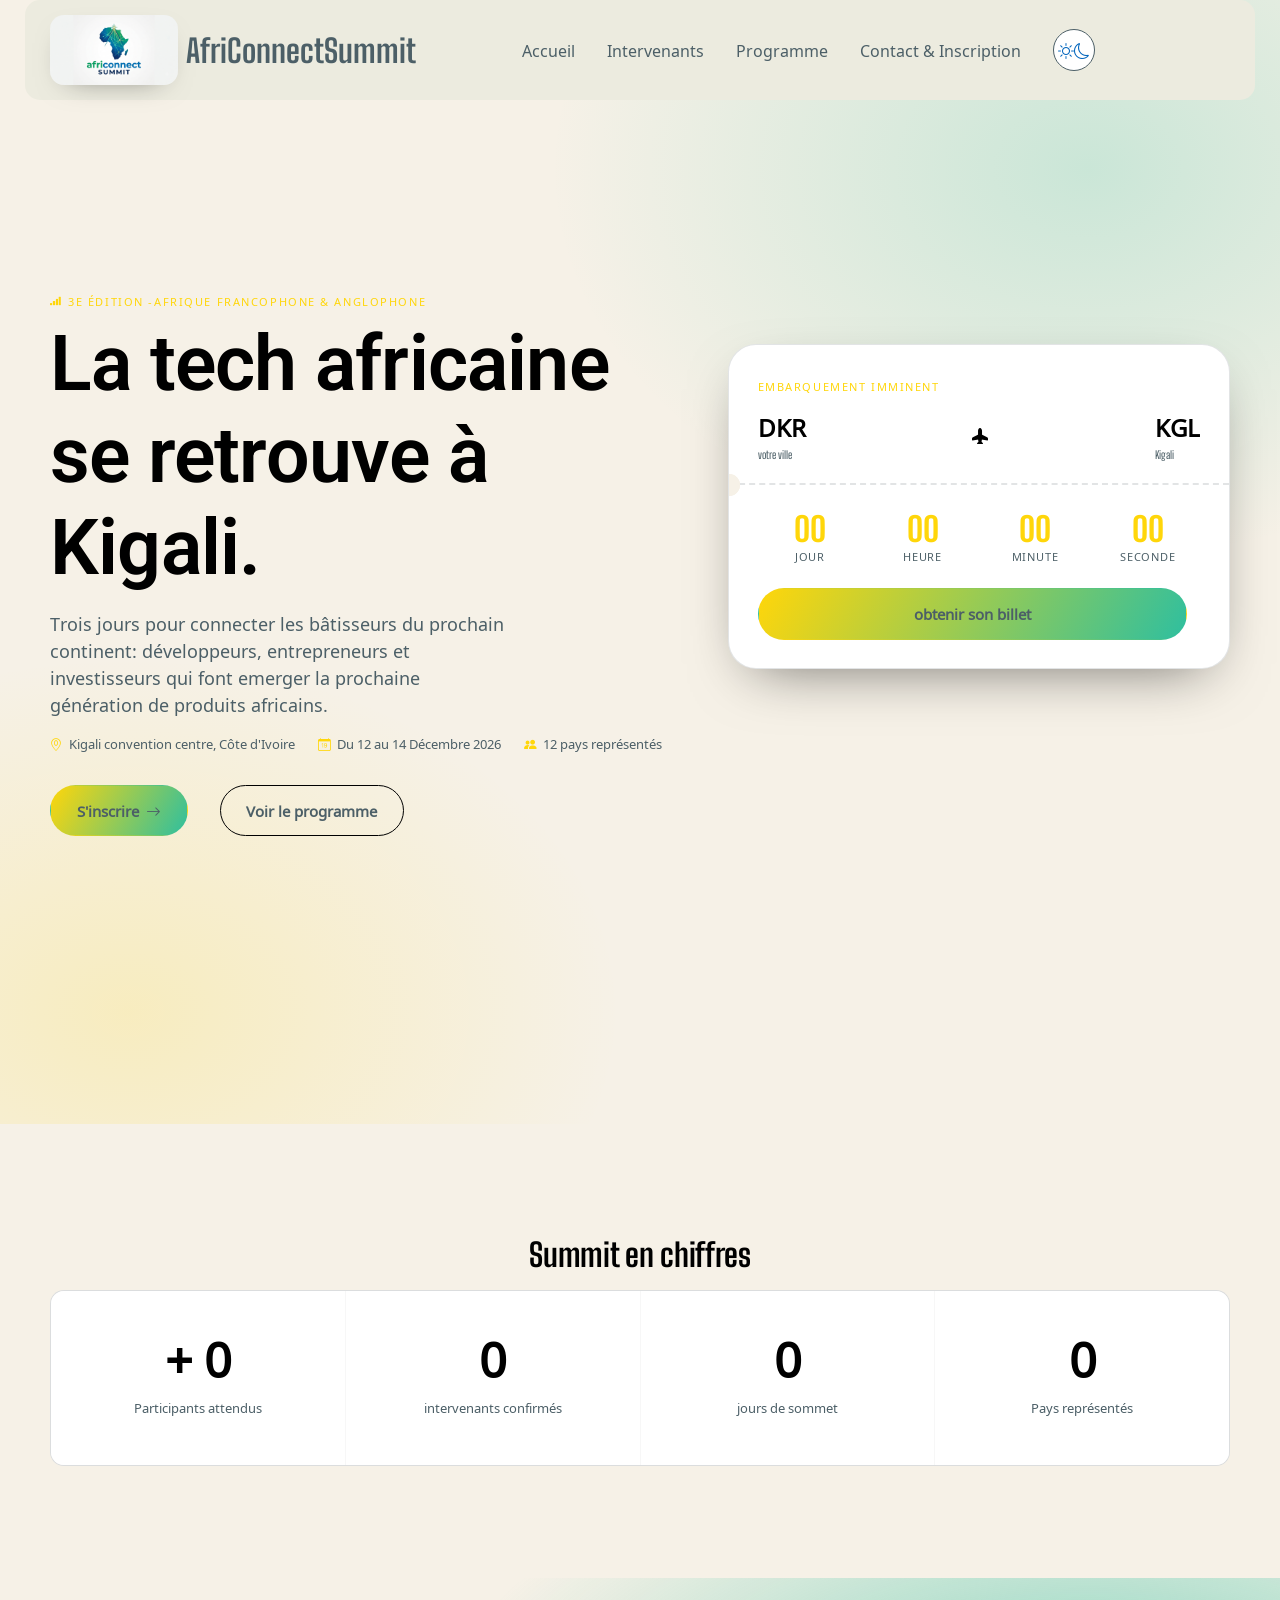
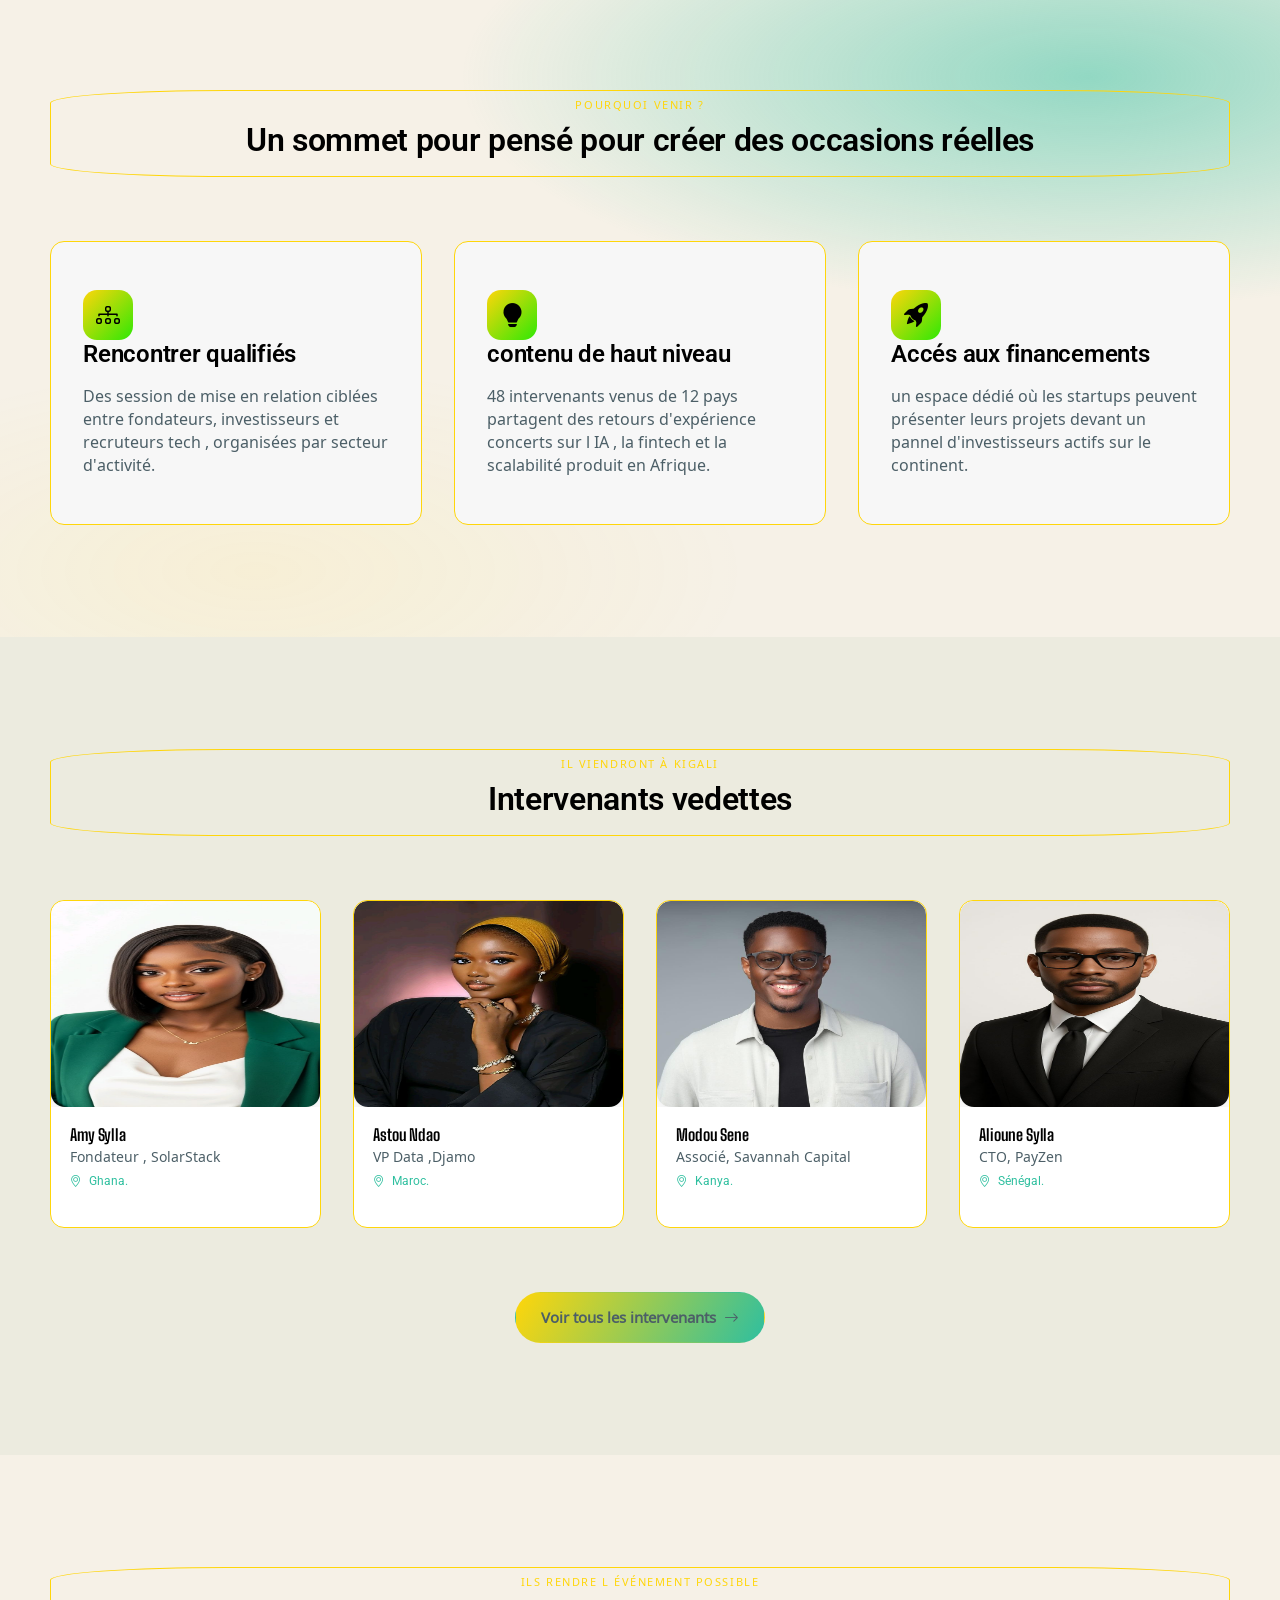
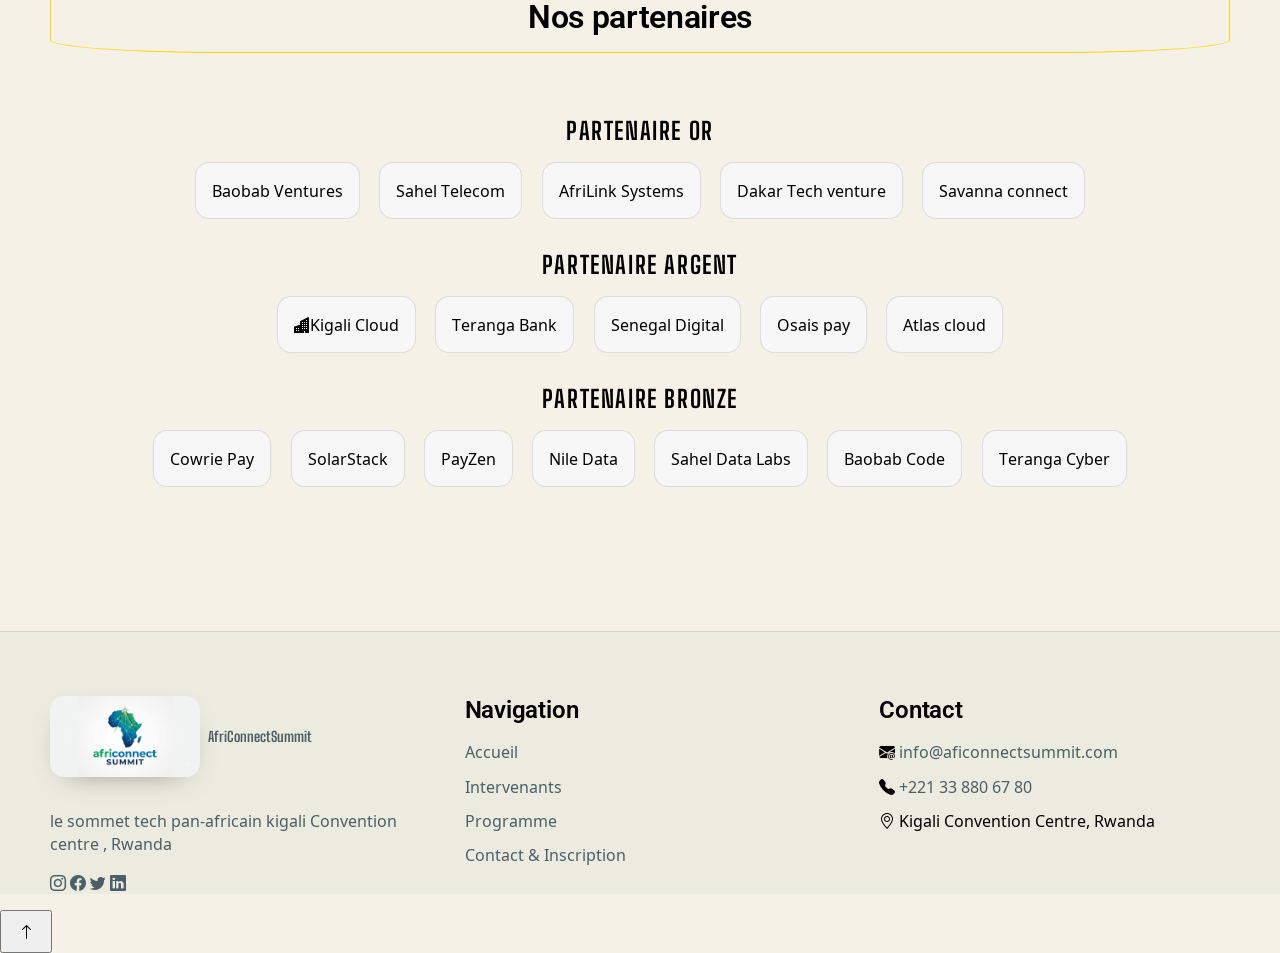
==== commit 5e07aad5: "css complete ,bento Grid responsive design mobile et tablette , media queries" ====
--- a/index.html
+++ b/index.html
@@ -13,8 +13,8 @@
         <nav class="navbar">
             <div class="container">
                 <a href="#" class="logo"><img src="images/logo.png" alt="">AfriConnectSummit</a>
-                <div>
-                    <ul>
+                <div class="nav-right">
+                    <ul class="nav-link">
                         <li><a href="index.html" class="action">Accueil</a></li>
                         <li><a href="intervenants.html">Intervenants</a></li>
                         <li><a href="programme.html">Programme</a></li>
@@ -90,58 +90,60 @@
         </div>
     </section>
 
-    <section>
-        <div class="container">
-            <h2>Summit en chiffres </h2>
-            <div>
-                <div>
-                    <div>
+    <section class="stats">
+        <div class="container">
+            <h2 id="stats-title">Summit en chiffres </h2>
+            <div class="stats-grid">
+                <div class="stats-card">
+                    <div class="stats-num">
                         <span>+</span> <span>0</span>
                     </div>
-                    <p>Participants attendus</p>
-                </div>
-                <div>
-                    <div>
+                    <p class="stats-label">Participants attendus</p>
+                </div>
+                <div class="stats-card">
+                    <div class="stats-num">
                         <span>0</span>
                     </div>
-                    <p>intervenants confirmés</p>
-                </div>
-                <div>
-                    <div>
+                    <p class="stats-label">intervenants confirmés</p>
+                </div>
+                <div class="stats-card">
+                    <div class="stats-num">
                         <span>0</span>
                     </div>
-                    <p>jours de sommet</p>
-                </div>
-                <div>
-                    <div>
+                    <p class="stats-label">jours de sommet</p>
+                </div>
+                <div class="stats-card">
+                    <div class="stats-num">
                         <span>0</span>
                     </div>
-                    <p>Pays représentés</p>
-                </div>
-            </div>
-        </div>
-    </section>
-
-    <section>
-        <div class="container">
-            <div>
-                <p>Pourquoi venir ? </p>
-                <h2>Un sommet pour pensé pour créer des occasions réelles</h2>
+                    <p class="stats-label">Pays représentés</p>
+                </div>
+            </div>
+        </div>
+    </section>
+
+    <section id="pourquoi">
+        <div class="container">
+            <div class="section-head">
+                <p class="eyebrow">Pourquoi venir ? </p>
+                <h2 class="pourquoi1-title">Un sommet pour pensé pour créer des occasions réelles</h2>
             </div>
             <div>
                 <!-- premier argument -->
-                <div>
-                    <div>
-                        <i class="bi bi-diagram-3"></i>
-                    </div>
+                <div class="pourquoi1">
+                    <div class="pourquoi1-card">
+                        <div class="pourquoi1-icon">
+                            <i class="bi bi-diagram-3"></i>
+                        </div>
+                    
 
                     <h3>Rencontrer qualifiés</h3>
                     <p>Des session de mise en relation ciblées entre fondateurs, investisseurs et recruteurs tech ,
                         organisées par secteur d'activité.</p>
                 </div>
                 <!-- deuxième argument -->
-                <div>
-                    <div>
+                <div class="pourquoi1-card">
+                    <div class="pourquoi1-icon">
                         <i class="bi bi-lightbulb-fill"></i>
                     </div>
 
@@ -150,8 +152,8 @@
                         fintech et la scalabilité produit en Afrique.</p>
                 </div>
                 <!-- troisième argument -->
-                <div>
-                    <div>
+                <div class="pourquoi1-card">
+                    <div class="pourquoi1-icon">
                         <i class="bi bi-rocket-takeoff-fill"></i>
                     </div>
 
@@ -160,118 +162,128 @@
                         actifs sur le continent.</p>
                 </div>
             </div>
+        </div>
     </section>
     <!-- INTERVENANTS VEDETTES -->
-    <section>
-        <div class="container">
-            <div>
-                <p>Il viendront à Kigali </p>
+    <section id="inter">
+        <div class="container">
+            <div class="section-head">
+                <p class="eyebrow">Il viendront à Kigali </p>
                 <h2>Intervenants vedettes</h2>
             </div>
-            <div>
+            <div class="inter-grid">
                 <!-- premier intervenant -->
-                <div>
-                    <div>
-                        <img src="images/amy.jpg" alt="Amy Sylla">
-                    </div>
-                    <div>
+                <div class="inter-card">
+                    <div class="inter-photo ">
+                        <img src="images/amy.jpg" alt="Amy Sylla"  class="I">
+                    </div>
+                    <div class="inter-body">
                         <h3>Amy Sylla</h3>
-                        <p>Fondateur , SolarStack</p>
-                        <p><i class="bi bi-geo-alt"></i> Ghana.</p>
-                    </div>
-                </div>
-                <div></div>
+                        <p class="inter-role">Fondateur , SolarStack</p>
+                        <p class="inter-country"><i class="bi bi-geo-alt"></i> Ghana.</p>
+                    </div>
+                </div>
+               
                 <!-- deuxième intervenant -->
-                <div>
-                    <div>
-                        <img src="images/astou.jpg" alt="Astou Ndao">
-                    </div>
-                    <div>
+                <div class="inter-card">
+                    <div class="inter-photo ">
+                        <img src="images/astou.jpg" alt="Astou Ndao"  class="I">
+                    </div>
+                    <div class="inter-body">
                         <h3>Astou Ndao</h3>
-                        <p>VP Data ,Djamo</p>
-                        <p><i class="bi bi-geo-alt"></i> Maroc.</p>
+                        <p class="inter-role">VP Data ,Djamo</p>
+                        <p class="inter-country"><i class="bi bi-geo-alt"></i> Maroc.</p>
                     </div>
                 </div>
                 <!-- troisième intervenant -->
-                <div>
-                    <div>
-                        <img src="images/modou.jpg" alt="">
-                    </div>
-                    <div>
+                <div class="inter-card">
+                    <div class="inter-photo">
+                        <img src="images/modou.jpg" alt="" class="I">
+                    </div>
+                    <div class="inter-body">
                         <h3>Modou Sene</h3>
-                        <p>Associé, Savannah Capital</p>
-                        <p><i class="bi bi-geo-alt"></i> Kanya.</p>
+                        <p class="inter-role">Associé, Savannah Capital</p>
+                        <p class="inter-country"><i class="bi bi-geo-alt"></i> Kanya.</p>
                     </div>
                 </div>
                 <!-- quatrième intervenant -->
-                <div>
-                    <div>
-                        <img src="images/alioune.jpg" alt="">
-                    </div>
-                    <div>
+                <div class="inter-card">
+                    <div class="inter-photo ">
+                        <img src="images/alioune.jpg" alt="" class="I">
+                    </div>
+                    <div class="inter-body">
                         <h3>Alioune Sylla </h3>
-                        <p>CTO, PayZen</p>
-                        <p><i class="bi bi-geo-alt"></i> Sénégal.</p>
-                    </div>
-                </div>
-            </div>
-            <div>
-                <a href="intervenants.html">Voir tous les intervenants <i class="bi bi-arrow-right"></i></a>
+                        <p class="inter-role">CTO, PayZen</p>
+                        <p class="inter-country"><i class="bi bi-geo-alt"></i> Sénégal.</p>
+                    </div>
+                </div>
+            </div>
+            <div class="inter-cta">
+                <a href="intervenants.html" class="btn btn-primary">Voir tous les intervenants <i class="bi bi-arrow-right"></i></a>
             </div>
         </div>
     </section>
 
     <!-- SPONSORS -->
-    <section class="container">
-        <div>
-            <div>
-                <p>Ils rendre l événement possible </p>
+    <section id="sponsors">
+        <div class="container">
+            <div class="section-head">
+                <p class="eyebrow">Ils rendre l événement possible </p>
                 <h2>Nos partenaires</h2>
             </div>
             <!-- premier partenaire -->
-            <div>
+            <div class="sponsors-tier ">
                 <h3>Partenaire Or</h3>
-                <div>
-                    <span>Baobab Ventures </span>
-                    <span>Sahel Telecom</span>
+                <div class="sponsors-row">
+                    <span class="sponsors-chip">Baobab Ventures </span>
+                    <span class="sponsors-chip">Sahel Telecom</span>
+                    <span class="sponsors-chip">AfriLink Systems</span>
+                    <span class="sponsors-chip">Dakar Tech venture</span>
+                    <span class="sponsors-chip">Savanna connect</span>
                 </div>
             </div>
             <!-- deuxième partenaire -->
-            <div>
+            <div class="sponsors-tier tier-argent">
                 <h3>Partenaire Argent</h3>
-                <div>
-                    <span>Kigali Cloud </span>
-                    <span>Teranga Bank</span>
+                <div class="sponsors-row">
+                    <span class="sponsors-chip"><i class="bi bi-buildings-fill"></i>Kigali Cloud </span>
+                    <span class="sponsors-chip">Teranga Bank</span>
+                    <span class="sponsors-chip">Senegal Digital</span>
+                    <span class="sponsors-chip">Osais pay</span>
+                    <span class="sponsors-chip">Atlas cloud</span>
                 </div>
             </div>
             <!-- troisième partenaire -->
-            <div>
+            <div class="sponsors-tier tier-bronze">
                 <h3>Partenaire Bronze</h3>
-                <div>
-                    <span>Cowrie Pay </span>
-                    <span>SolarStack</span>
-                    <span>PayZen</span>
-                    <span>Nile Data </span>
-                </div>
-            </div>
-
-        </div>
-    </section>
-
-    <footer>
-        <div class="container">
-            <div>
-                <div>
-                    <a href="#"><img src="images/logo.png" alt="">AfriConnectSummit</a>
-                    <p>le sommet tech pan-africain kigali Convention centre , Rwanda</p>
-                    <div>
+                <div class="sponsors-row">
+                    <span class="sponsors-chip">Cowrie Pay </span>
+                    <span class="sponsors-chip">SolarStack</span>
+                    <span class="sponsors-chip">PayZen</span>
+                    <span class="sponsors-chip">Nile Data </span>
+                    <span class="sponsors-chip">Sahel Data Labs</span>
+                    <span class="sponsors-chip">Baobab Code</span>
+                    <span class="sponsors-chip">Teranga Cyber</span>
+                </div>
+            </div>
+
+        </div>
+    </section>
+
+    <footer class="site-footer">
+        <div class="container">
+            <div class="footer-cols">
+                <div class="footer-col">
+                    <a href="#" class="logo"><img src="images/logo.png" alt="">AfriConnectSummit</a>
+                    <p class="footer-tagline">le sommet tech pan-africain kigali Convention centre , Rwanda</p>
+                    <div class="footer-social">
                         <a href="#"><i class="bi bi-instagram"></i></a>
                         <a href="#"><i class="bi bi-facebook"></i></a>
                         <a href="#"><i class="bi bi-twitter"></i></a>
                         <a href="#"><i class="bi bi-linkedin"></i></a>
                     </div>
                 </div>
-                <div>
+                <div class="footer-col">
                     <h3>Navigation</h3>
                     <ul>
                         <li><a href="index.html">Accueil</a></li>
@@ -280,7 +292,7 @@
                         <li><a href="contact.html">Contact & Inscription</a></li>
                     </ul>
                 </div>
-                <div>
+                <div class="footer-col">
                     <h3>Contact</h3>
                     <ul>
                         <li> <i class="bi bi-envelope-at-fill"></i> <a
--- a/css/style.css
+++ b/css/style.css
@@ -141,7 +141,7 @@
   min-height: 100px;
   padding: 0 25px;
   border-radius: 15px;
-  
+
 }
 
 .navbar .logo {
@@ -170,6 +170,7 @@
   display: flex;
   align-items: center;
   gap: var(--space-md);
+  width: 60%;
 }
 
 .navbar ul {
@@ -195,10 +196,9 @@
   content: '';
   position: absolute;
   left: 0;
-  bottom: -2px;
+  bottom: -4px;
   height: 2px;
   background-color: linear-gradient(90deg, var(--primary-color), var(--secondary-color));
-  ;
 }
 
 .nav-tools {
@@ -206,6 +206,24 @@
   align-items: center;
   gap: .9rem;
 }
+
+.theme-toggle {
+  width: 42px;
+  height: 42px;
+  border-radius: 50%;
+  border: 1px solid var(--secondary-text);
+  background: var(--white-color);
+  color: var(--bouton-color);
+  display: flex;
+  align-items: center;
+  justify-content: center;
+  transition: transform var(--t) var(--ease), background var(--t) var(--ease);
+}
+
+.theme-toggle:hover {
+  transform: rotate(18deg);
+}
+
 
 .navbar-toggoler {
   display: none;
@@ -223,9 +241,8 @@
 .navbar-toggoler span {
   width: 18px;
   height: 2px;
-  background: var(--info-color);
+  background: var(--dark-color);
   transition: transform var(--t) var(--ease), opacity var(--t) var(--ease);
-  ;
 }
 
 .navbar-toggoler.open span:nth-child(1) {
@@ -325,7 +342,7 @@
   font-weight: 600;
   font-size: 0.92rem;
   border: 1px solid transparent;
-  transition: transform var(--t1) var(--ease), box-shadow var(--t1) var(--ease), background var(--t-fast) var(--ease), color var(--t1) var(--ease);
+  transition: transform var(--t1) var(--ease), box-shadow var(--t1) var(--ease), background var(--t1) var(--ease), color var(--t1) var(--ease);
   white-space: nowrap;
 }
 
@@ -472,4 +489,868 @@
 
 .ticket-bottom {
   padding: 0 1.8rem 1.8rem;
-}+}
+
+.stats-grid {
+  display: grid;
+  grid-template-columns: repeat(4, 1fr);
+  gap: 1px;
+  background: var(--info-color);
+  border: 1px solid rgba(20, 35, 43, 0.12);
+  border-radius: var(--radius-md);
+  overflow: hidden;
+}
+
+#stats-title {
+  display: flex;
+  justify-content: center;
+  font-family: var(--font-family-h2);
+  font-weight: 600;
+}
+
+.stats-card {
+  background: var(--white-color);
+  padding: var(--space-md) var(--space-sm);
+  text-align: center;
+}
+
+.stats-num {
+  font-family: var(--font-family-text);
+  font-weight: 700;
+  font-size: 3rem;
+}
+
+.stats-label {
+  color: var(--secondary-text);
+  font-size: 0.8rem;
+  margin-top: .3rem;
+}
+
+#pourquoi {
+  background: radial-gradient(ellipse 70% 50% at 85% 15%, color-mix(in srgb, var(--tair-color) 50%, transparent), transparent 70%),
+    radial-gradient(ellipse 55% 45% at 20% 90%, color-mix(in srgb, var(--secondary-color) 8%, transparent), transparent 70%),
+    var(--primary-color);
+}
+
+.section-head {
+  margin-bottom: var(--space-lg);
+  text-align: center;
+  border: 1px solid var(--secondary-color);
+  border-radius: 15%;
+}
+
+.pourquoi1 {
+  display: flex;
+  gap: var(--space-md);
+  flex-wrap: wrap;
+}
+
+.pourquoi1-card {
+  flex: 1 1 280px;
+  background: var(--info-color);
+  border: 1px solid var(--secondary-color);
+  border-radius: var(--radius-md);
+  padding: var(--space-md);
+  transition: transform var(--t) var(--ease), box-shadow var(--t) var(--ease), border-color var(--t) var(--ease);
+}
+
+.pourquoi1-card:hover {
+  transform: translateY(-6px);
+  box-shadow: var(--shadow-card);
+  background: var(--secondary-color);
+}
+
+.pourquoi1-icon {
+  width: 50px;
+  height: 50px;
+  border-radius: var(--radius-md);
+  display: flex;
+  align-items: center;
+  justify-content: center;
+  font-size: 1.5rem;
+  background: linear-gradient(135deg, var(--secondary-color), var(--success-color));
+  margin-top: var(--space-sm);
+
+}
+
+#inter {
+  background: var(--colors);
+}
+
+.inter-grid,
+.inter-grid-full {
+  display: grid;
+  grid-template-columns: repeat(4, 1fr);
+  gap: var(--space-md);
+}
+
+.inter-grid-full {
+  grid-template-columns: repeat(3, 1fr);
+}
+
+.inter-card {
+  background: var(--white-color);
+  border: 1px solid var(--secondary-color);
+  border-radius: var(--radius-md);
+  overflow: hidden;
+  transition: transform var(--t1) var(--ease), box-shadow var(--t1) var(--ease);
+
+}
+
+.inter-card:hover {
+  transform: translateY(-8px) scale(1.10);
+  box-shadow: var(--shadow-card);
+}
+
+.inter-photo {
+  aspect-ratio: 6 / 4.6;
+  display: flex;
+  overflow: hidden;
+
+}
+
+.I {
+  width: 100%;
+}
+
+.inter-body {
+  padding: 1.1rem 1.2rem 1.4rem;
+
+}
+
+.inter-body h3 {
+  margin-bottom: .15rem;
+  font-size: var(--space-sm);
+  font-family: var(--font-family-h2);
+
+}
+
+.inter-role {
+  font-size: .85rem;
+  margin-bottom: .5rem;
+
+}
+
+.inter-country {
+  font-family: var(--font-family-h1);
+  font-size: .75rem;
+  color: #2FBF9F;
+  display: flex;
+  align-items: center;
+  gap: .4rem;
+
+}
+
+.inter-cta {
+  text-align: center;
+  margin-top: var(--space-lg);
+}
+
+.sponsors-tier {
+  margin-bottom: var(--space-md);
+}
+
+.sponsors-tier h3 {
+  text-align: center;
+  font-family: var(--font-family-h2);
+  text-transform: uppercase;
+  letter-spacing: .1rem;
+}
+
+.sponsors-row {
+  display: flex;
+  flex-wrap: wrap;
+  justify-content: center;
+  gap: 1.2rem;
+}
+
+.sponsors-chip {
+  display: flex;
+  align-items: center;
+  justify-content: center;
+  background: var(--info-color);
+  border: 1px solid rgba(20, 35, 43, 0.12);
+  border-radius: var(--radius-md);
+  font-family: var(--font-family-text);
+  padding: 1rem;
+  font-weight: 400;
+  transition: color var(--t1) var(--ease), border-color var(--t1) var(--ease), transform var(--t1) var(--ease);
+}
+
+.sponsors-chip:hover {
+  color: var(--secondary-color);
+  transform: translateY(-5px);
+}
+
+.site-footer {
+  background: var(--colors);
+  border-top: 1px solid rgba(20, 35, 43, 0.12);
+  padding-top: var(--space-lg);
+}
+
+.footer-cols {
+  display: flex;
+  flex-wrap: wrap;
+  gap: var(--space-lg);
+}
+
+.footer-col {
+  flex: 1 1 220px;
+}
+
+.footer-col img {
+  height: auto;
+  width: 150px;
+}
+
+.footer-col .logo {
+  display: flex;
+  align-items: center;
+  gap: var(--space-xs);
+  font-family: var(--font-family-h2);
+  font-size: var(--radius-md);
+  font-weight: 600;
+  color: var(--secondary-text);
+  transition: transform var(--t) var(--ease);
+
+}
+
+.footer-tagline {
+  display: flex;
+  font-family: var(--font-family-text);
+  margin-top: var(--space-md);
+}
+
+.footer-col h4 {
+  font-size: .95rem;
+  margin-bottom: var(--space-sm);
+}
+
+.footer-col ul li {
+  margin-bottom: .7rem;
+}
+
+.footer-col ul li a {
+  transition: color var(--t1) var(--ease);
+}
+
+.footer-col ul li a:hover {
+  color: var(--bouton-color);
+}
+
+.page-hero {
+  text-align: center;
+  padding: 9.5rem 0 4rem;
+  background: radial-gradient(ellipse 55% 45% at 10% 90%, color-mix(in srgb, var(--secondary-color) 50%, transparent), transparent 70%),
+    radial-gradient(ellipse 70% 50% at 85% 15%, color-mix(in srgb, var(--tair-color) 50%, transparent), transparent 70%),
+    var(--primary-color);
+  border: 1px solid rgba(20, 35, 43, 0.12);
+
+}
+
+.ban {
+  font-family: var(--font-family-text);
+  font-size: .89rem;
+  gap: var(--space-xs);
+  margin-bottom: var(--space-sm);
+}
+
+.ban a {
+  transition: color var(--t);
+}
+
+.ban a:hover {
+  color: var(--bouton-color);
+}
+
+.ban .sap {
+  opacity: 0.5;
+}
+
+.tabs {
+  display: flex;
+  gap: 0.8rem;
+  margin-bottom: var(--space-md);
+  justify-content: center;
+  flex-wrap: wrap;
+}
+
+.tab-btn {
+  background: var(--white-color);
+  border: 2px solid rgba(20, 35, 43, 0.12);
+  padding: 0.8rem var(--space-md);
+  border-radius: 100%;
+  font-weight: 700;
+  font-size: var(--space-sm);
+  transition: all var(--t1) var(--ease);
+}
+
+.tab-btn:hover {
+  color: var(--bouton-color);
+  border-color: var(--secondary-color);
+
+}
+
+.tab-btn.active {
+  background: linear-gradient(120deg, var(--secondary-color), var(--tair-color));
+  border-color: transparent;
+}
+
+.tab-pannel {
+  display: none;
+}
+
+.tab-pannel.active {
+  display: block;
+  animation: fadeUp 0.5s var(--ease) both;
+}
+
+.schedule-table {
+  width: 100%;
+  border-collapse: collapse;
+  border-radius: var(--radius-md);
+  overflow: hidden;
+  box-shadow: var(--shadow-card);
+}
+
+.schedule-table caption {
+  text-align: center;
+  font-family: var(--font-family-text);
+  font-size: var(--space-sm);
+  margin-bottom: .8rem;
+}
+
+.schedule-table thead th {
+  background: var(--colors);
+  text-align: left;
+  padding: var(--space-sm) 1.2rem;
+  font-family: var(--font-family-h2);
+  font-size: .75rem;
+  text-transform: uppercase;
+  letter-spacing: 0.08em;
+}
+
+.schedule-table tbody td {
+  padding: var(--space-sm) 1.2rem;
+  border-top: 2px solid rgba(20, 35, 43, 0.12);
+  font-size: .92rem;
+}
+
+.schedule-table tbody tr {
+  background: var(--white-color);
+  transition: background var(--t1);
+}
+
+.schedule-table tbody tr:nth-child(even) {
+  background: var(--colors);
+}
+
+.schedule-table tbody tr:hover {
+  background: color-mix(in srgb, var(--colors), var(--white-color));
+}
+
+.schedule-table .time-cell {
+  font-family: var(--font-family-h2);
+  color: var(--secondary-color);
+  white-space: nowrap;
+}
+
+.table-scroll {
+  overflow: auto;
+}
+
+.themes-grid {
+  display: grid;
+  grid-template-columns: repeat(2, 1fr);
+  gap: var(--space-md);
+}
+
+.themes-card {
+  background: var(--white-color);
+  border: 2px solid rgba(20, 35, 43, 0.12);
+  border-radius: var(--radius-md);
+  padding: var(--space-md);
+  display: flex;
+  gap: 1.1rem;
+  transition: var(--t) var(--ease);
+}
+
+.themes-card:hover {
+  transform: translateY(-4px);
+  border-color: var(--secondary-color);
+
+}
+
+.themes-icon {
+  font-size: 1.6rem;
+  color: var(--secondary-color);
+}
+
+.filters {
+  display: flex;
+  gap: 0.7rem;
+  flex-wrap: wrap;
+  justify-content: center;
+  margin-bottom: var(--space-lg);
+
+}
+
+.filtre h2 {
+  text-align: center;
+}
+
+.filter-btn {
+  background: transparent;
+  border: 2px solid rgba(20, 35, 43, 0.12);
+  color: var(--secondary-text);
+  padding: 0.65rem 1.3rem;
+  border-radius: 100%;
+  font-size: .86rem;
+  font-weight: 600;
+  transition: all var(--t1) var(--ease);
+
+}
+
+.filter-btn:hover {
+  border-color: var(--tair-color);
+  color: var(--dark-color);
+
+}
+
+.filter-btn.action {
+  background: var(--tair-color);
+  border-color: var(--dark-color);
+  color: var(--dark-color);
+}
+
+.inter-tag {
+  display: inline-block;
+  margin-top: 0.6rem;
+  font-family: var(--font-family-text);
+  font-size: 0.7rem;
+  padding: 0.25rem 0.6rem;
+  border-radius: 100px;
+  border: 2px solid rgba(20, 35, 43, 0.12);
+}
+
+.contact-layout {
+  display: flex;
+  gap: var(--space-lg);
+  align-items: flex-start;
+
+}
+
+.contact-form {
+  flex: 1.3;
+  background: var(--white-color);
+  border: 2px solid rgba(20, 35, 43, 0.12);
+  border-radius: var(--radius-lg);
+  padding: var(--space-lg);
+
+
+}
+
+.contact-info {
+  flex: 1;
+  position: sticky;
+  top: 8rem;
+}
+
+.contact-info .info-block {
+  margin-bottom: var(--space-md);
+
+}
+
+.contact-info .info-block h4 {
+  color: var(--tair-color);
+  font-family: var(--font-family-text);
+  font-size: 0.9rem;
+  text-transform: uppercase;
+  letter-spacing: 0.08em;
+  margin-bottom: 0.4rem;
+}
+
+.form-row {
+  display: flex;
+  gap: var(--space-sm);
+  flex-wrap: wrap;
+
+}
+
+.form-group {
+  flex: 1 1 220px;
+  margin-bottom: 1.3rem;
+  display: flex;
+  flex-direction: column;
+  gap: 0.4rem;
+}
+
+.form-group label {
+  font-size: 0.85rem;
+  font-weight: 600;
+
+}
+
+.form-group input,
+.form-group select,
+.form-group textarea {
+  background: var(--info-color);
+  border: 2px solid rgba(20, 35, 43, 0.12);
+  border-radius: var(--radius-md);
+  padding: .85rem 1rem;
+  color: var(--dark-color);
+  font-family: var(--font-family-text);
+  font-size: .95rem;
+  transition: border-color var(--t) var(--ease), box-shadow var(--t) var(--ease);
+}
+
+.form-group input:focus,
+.form-group select:focus,
+.form-group textarea:focus {
+  border-color: var(--secondary-text);
+  box-shadow: 0 0 0 3px color-mix(in srgb, var(--color-teal) 22%, transparent);
+  outline: none;
+}
+
+.form-group textarea {
+  min-width: 110px;
+}
+
+.form-group.error input,
+.form-group.error select,
+.form-group.error textarea {
+  border-color: var(--error-color);
+}
+
+.form-group.valid input,
+.form-group.valid select,
+.form-group.valid textarea {
+  border-color: var(--success-color);
+}
+
+.field-error {
+  font-size: 0.78rem;
+  color: var(--error-color);
+  min-height: 1.1rem;
+}
+
+.form-success {
+  display: none;
+  background: var(--success-color);
+  border: 2px solid var(--success-color);
+  padding: 1.2rem 1.4rem;
+  margin-bottom: 1.4rem;
+  align-items: center;
+  gap: 0.8rem;
+  font-size: 0.9rem;
+}
+
+.form-success.show {
+  display: flex;
+  animation: fadeUp .5s var(--ease) both;
+}
+
+.form-success i {
+  color: var(--error-color);
+  font-size: 1.3rem;
+}
+
+.faq-list {
+  display: flex;
+  flex-direction: column;
+  gap: 0.8rem;
+
+}
+
+.faq {
+  background: var(--colors);
+}
+
+.faq-item {
+  background: var(--white-color);
+  border: 2px solid rgba(20, 35, 43, 0.12);
+  border-radius: var(--radius-md);
+  overflow: hidden;
+
+}
+
+.faq-check {
+  position: absolute;
+  opacity: 0;
+  pointer-events: none;
+}
+
+.faq-item label.faq-trigger {
+  padding: 1.3rem 1.5rem;
+  cursor: pointer;
+  display: flex;
+  align-items: center;
+  justify-content: space-between;
+  gap: 1rem;
+  font-weight: 600;
+  font-family: var(--font-family-text);
+  transition: color var(--t) var(--ease);
+
+}
+
+.faq-item label.faq-trigger:hover {
+  color: var(--secondary-text);
+}
+
+.faq-check:checked~.faq-trigger .chev {
+  transform: rotate(180deg);
+}
+
+.faq-trigger .chev {
+  transition: transform var(--t) var(--ease);
+  color: var(--dark-color);
+  flex-shrink: 0;
+}
+
+.faq-body-wrap {
+  display: grid;
+  grid-template-rows: 0fr;
+  transition: grid-template-rows var(--t) var(--ease);
+}
+
+.faq-check:checked~.faq-body-wrap {
+  grid-template-rows: 1fr;
+}
+
+.faq-body {
+  overflow: hidden;
+}
+
+.faq-body p {
+  padding: 0 1.5rem 1.4rem;
+  margin: 0;
+  color: var(--tair-color);
+}
+
+.faq-check:focus-visible~.faq-trigger {
+  outline: 2px solid var(--bouton-color);
+  outline-offset: -2px;
+  border-radius: 4px;
+}
+
+/* madia queries */
+@media (max-width : 1200px) {
+   .container {
+  width: 100%;
+  max-width: 900px;
+  margin: 0 auto;
+  padding: 0 var(--space-sm);
+}
+
+   .nav-tools{
+position: absolute;
+right: 20px;
+top: 15px;
+  }
+  .hero .container {
+    grid-template-columns: 1fr;
+  }
+
+  .hero-text h1 {
+    max-width: none;
+  }
+
+  .ticket {
+    margin-top: 0;
+  }
+
+  .inter-grid {
+    grid-template-columns: repeat(2, 1fr);
+  }
+
+  .inter-grid-full {
+    grid-template-columns: repeat(2, 1fr);
+  }
+
+  .stats-grid {
+    grid-template-columns: repeat(2, 1fr);
+  }
+
+  .themes-grid {
+    grid-template-columns: repeat(2, 1fr);
+  }
+
+  .contact-layout {
+    grid-template-columns: repeat(2, 1fr);
+
+  }
+
+  .contact-info {
+    position: sticky;
+    width: 100%;
+  }
+}
+
+@media (max-width : 900px) {
+  .container {
+  width: 100%;
+  max-width: 600px;
+  margin: 0 auto;
+  padding: 0 var(--space-sm);
+}
+  .navbar ul {
+    position: fixed;
+    top: 0;
+    right: 0;
+    height: 100vh;
+    width: min(78vw, 320px);
+    background: var(--white-color);
+    border-left: 2px solid rgba(20, 35, 43, 0.12);
+    flex-direction: column;
+    align-items: flex-start;
+    justify-content: flex-start;
+    padding: 6.5rem 2rem 2rem;
+    gap: 1.6rem;
+    transform: translateX(100%);
+    transition: transform var(--t) var(--ease);
+    box-shadow: var(--shadow-soft);
+    z-index: 60;
+  }
+  .inter-cta{
+    width: 87%;
+  }
+
+  .navbar ul .open {
+    transform: translateX(0);
+  }
+
+  .navbar ul a {
+    font-size: 1.05rem;
+  }
+
+  .navbar-toggoler {
+    display: flex;
+    margin-left: auto;
+
+  }
+  
+}
+
+@media (max-width : 600px) {
+  .container {
+  width: 100%;
+  max-width: 450px;
+  margin: 0 auto;
+  padding: 0 var(--space-sm);
+}
+  section {
+    padding: var(--space-lg) 0;
+  }
+  .navbar .logo{
+    font-size: var(--font-size-text);
+  }
+
+  .nav-tools{
+position: absolute;
+right: 20px;
+top: 15px;
+  }
+  .hero {
+    padding-top: 6.5rem;
+  }
+
+  .hero-meta {
+    gap: 0.9rem;
+  }
+
+  .stats-grid {
+    grid-template-columns: repeat(2, 1fr);
+     margin: 20px 40px;
+  }
+
+  .inter-grid,
+  .inter-grid-full {
+    grid-template-columns: 1fr 1fr;
+    gap: var(--space-sm);
+  }
+
+  .pourquoi1 {
+    flex-direction: column;
+  }
+
+  .ticket-count {
+    grid-template-columns: repeat(4, 1fr);
+    gap: .3PX;
+    padding: 1.2rem;
+  }
+
+  .footer-cols {
+    flex-direction: column;
+    gap: var(--space-md);
+  }
+
+  .contact-layout {
+    flex-direction: column;
+
+  }
+
+
+  .contact-form-wrap {
+    padding: 1.5rem;
+  }
+
+  .btn {
+    width: 100%;
+  }
+
+  .hero-cta {
+    flex-direction: column;
+    width: 80%;
+  }
+
+  .hero-cta .btn {
+    width: 100%;
+  }
+  .btn-block{
+    width: 85%;
+  }
+.inter-cta{
+  width: 70%;
+}
+ .stats-grid , .inter-grid , .inter-grid-full, .themes-grid , .pourquoi1{
+  margin: 25px;
+ }
+ .contact-form{
+  padding: var(--space-md);
+ }
+ 
+ 
+}
+
+@media  (max-width: 450px) {
+  .container {
+  width: 100%;
+  max-width: 250px;
+  margin: 0 auto;
+  padding: 0 var(--space-sm);
+}
+  .inter-grid,
+  .inter-grid-full,.themes-grid {
+    grid-template-columns: 1fr;
+  }
+  .btn-block{
+    width: 80%;
+  }
+ .inter-cta{
+  width: 70%;
+}
+.navbar .logo{
+    font-size: 12px;
+  }
+.navbar .logo img{
+    width: 50px ;
+     height: 50px;
+  }
+  .contact-form{
+  padding: 1rem;
+ }
+ .faq-trigger{
+  font-size: 12px;
+ }
+ 
+}
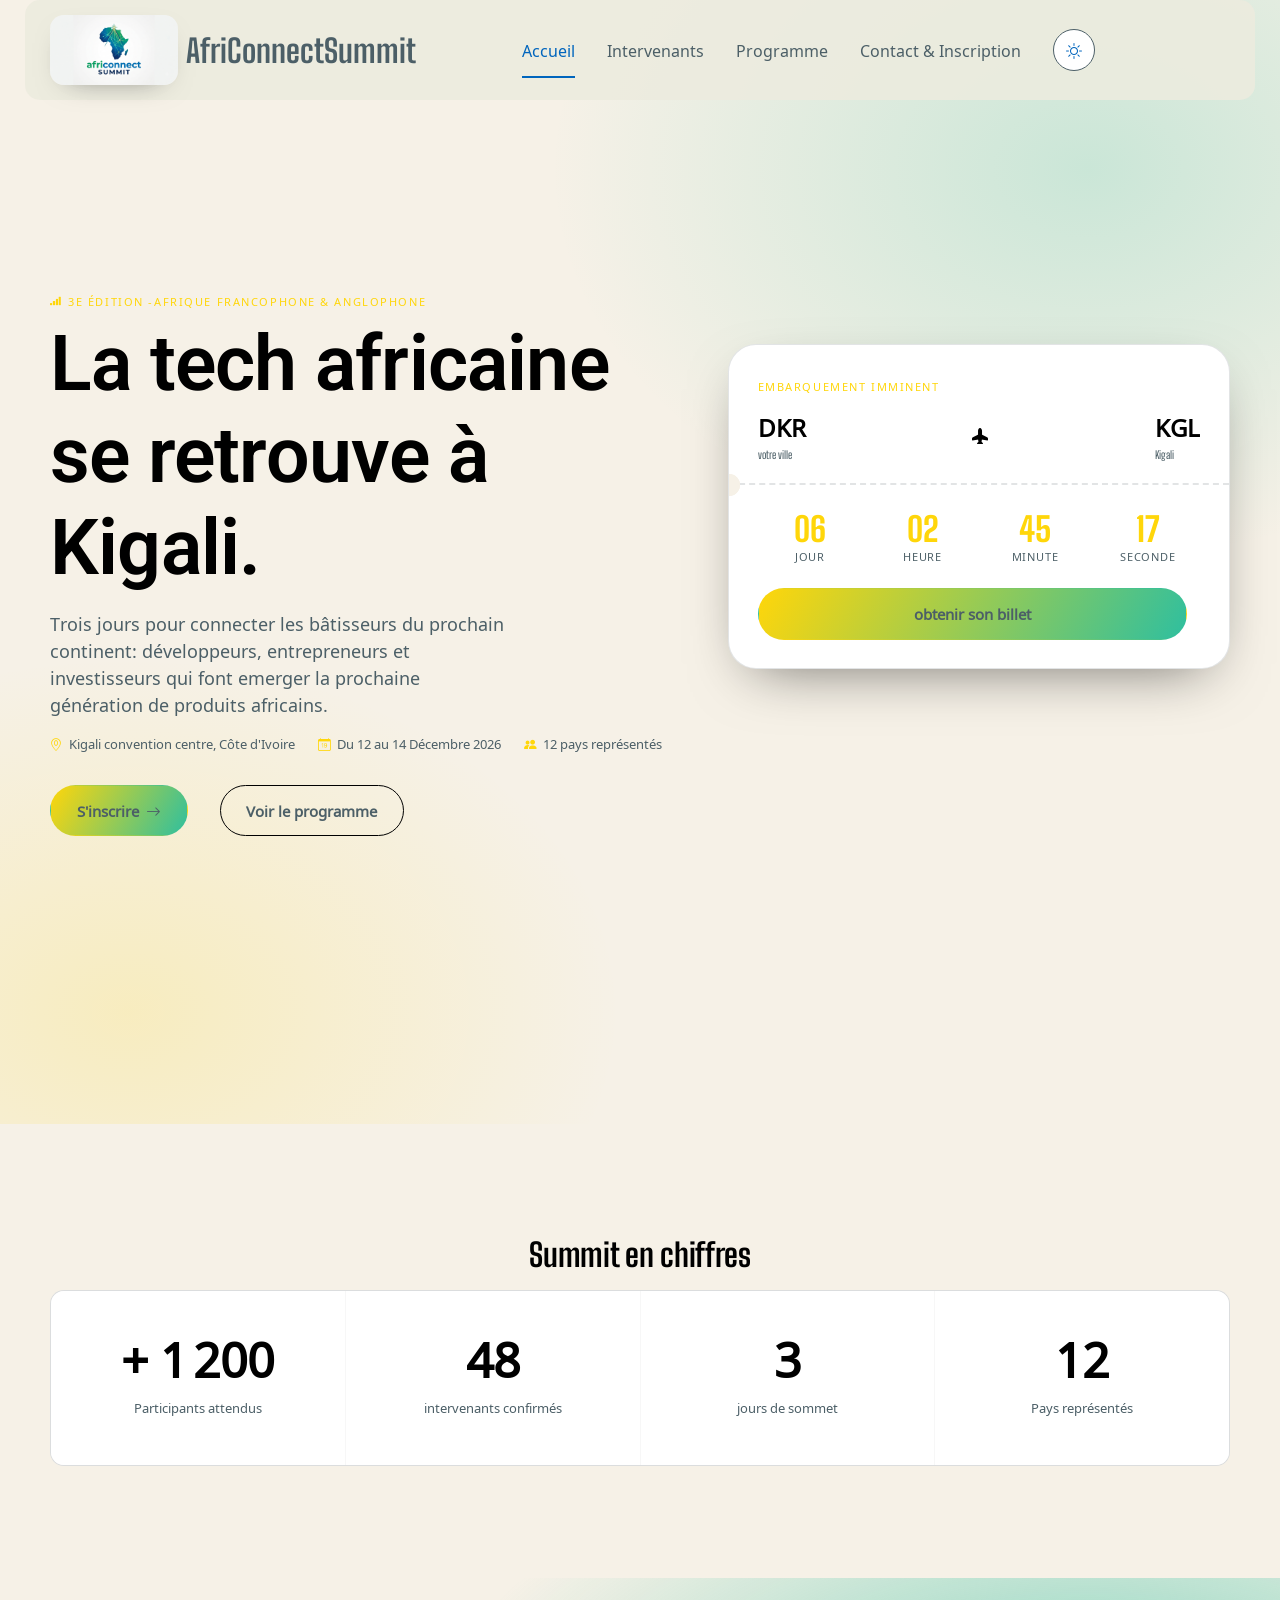
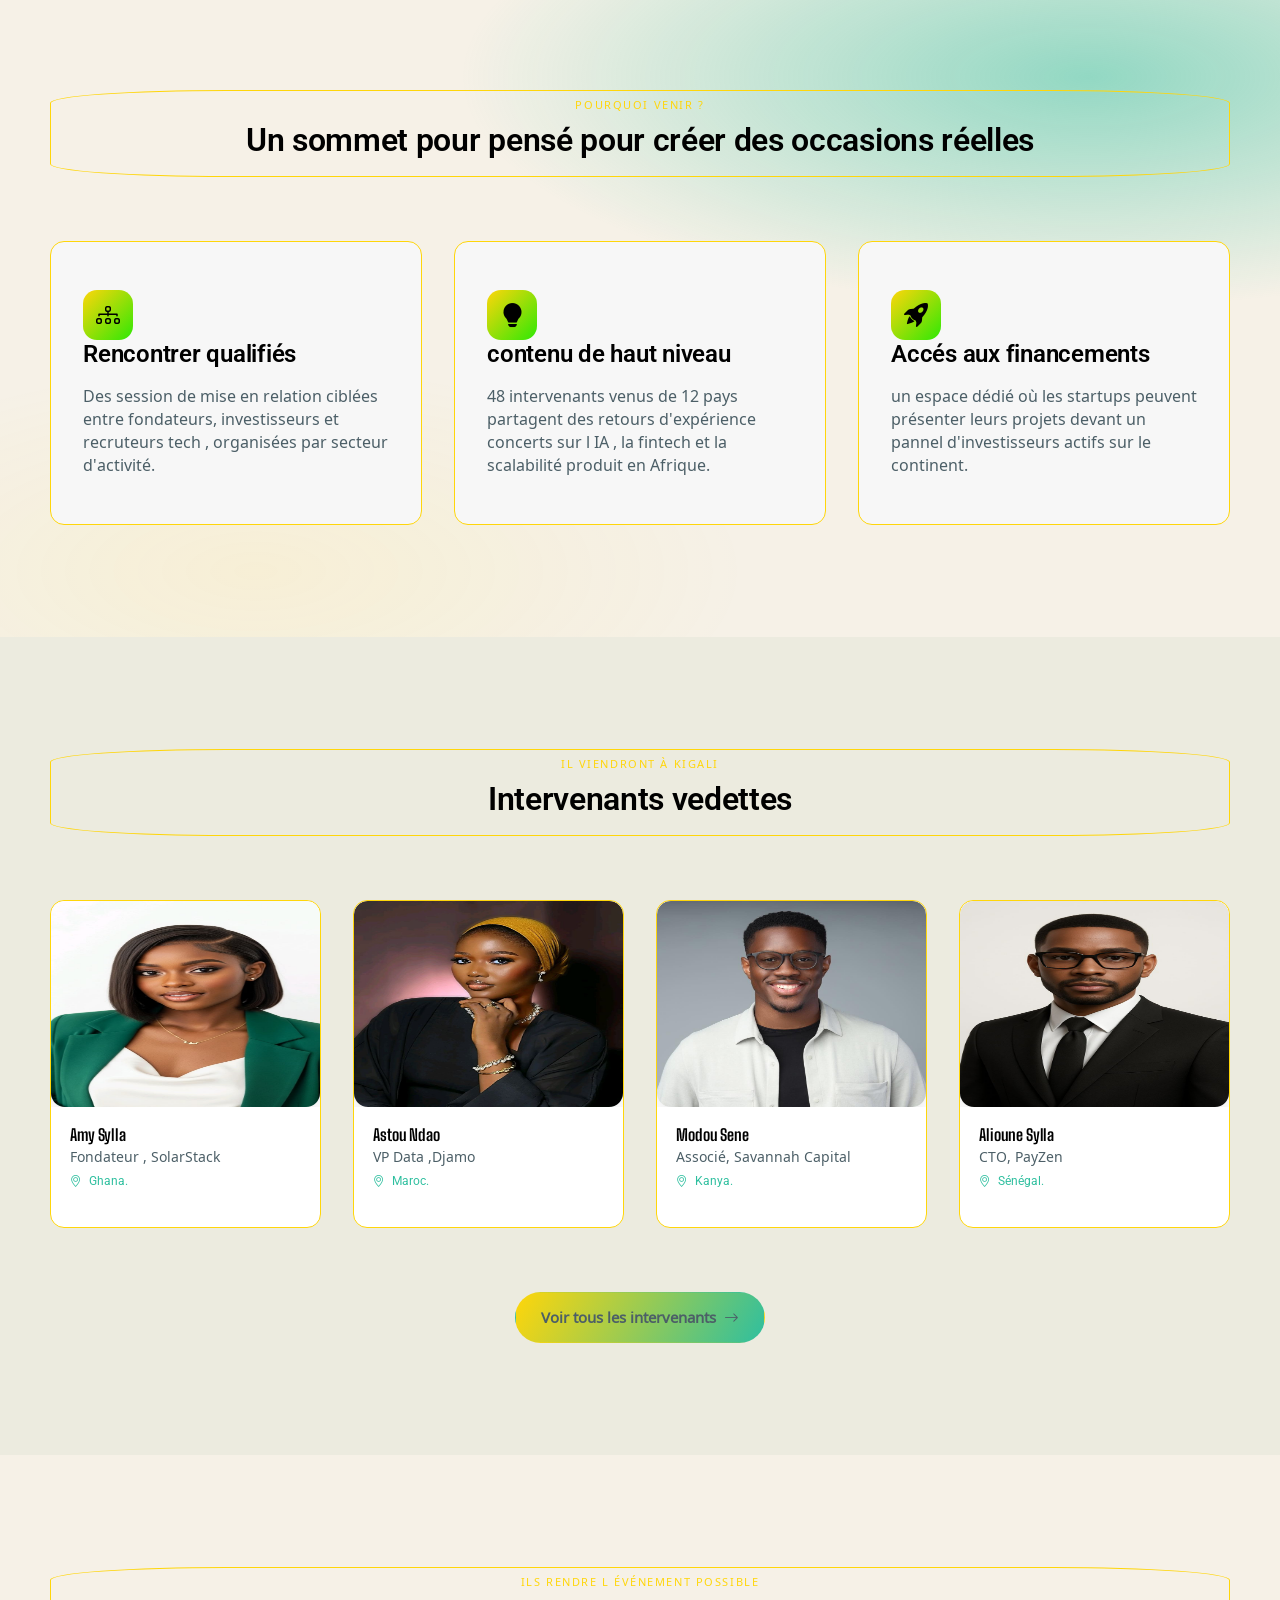
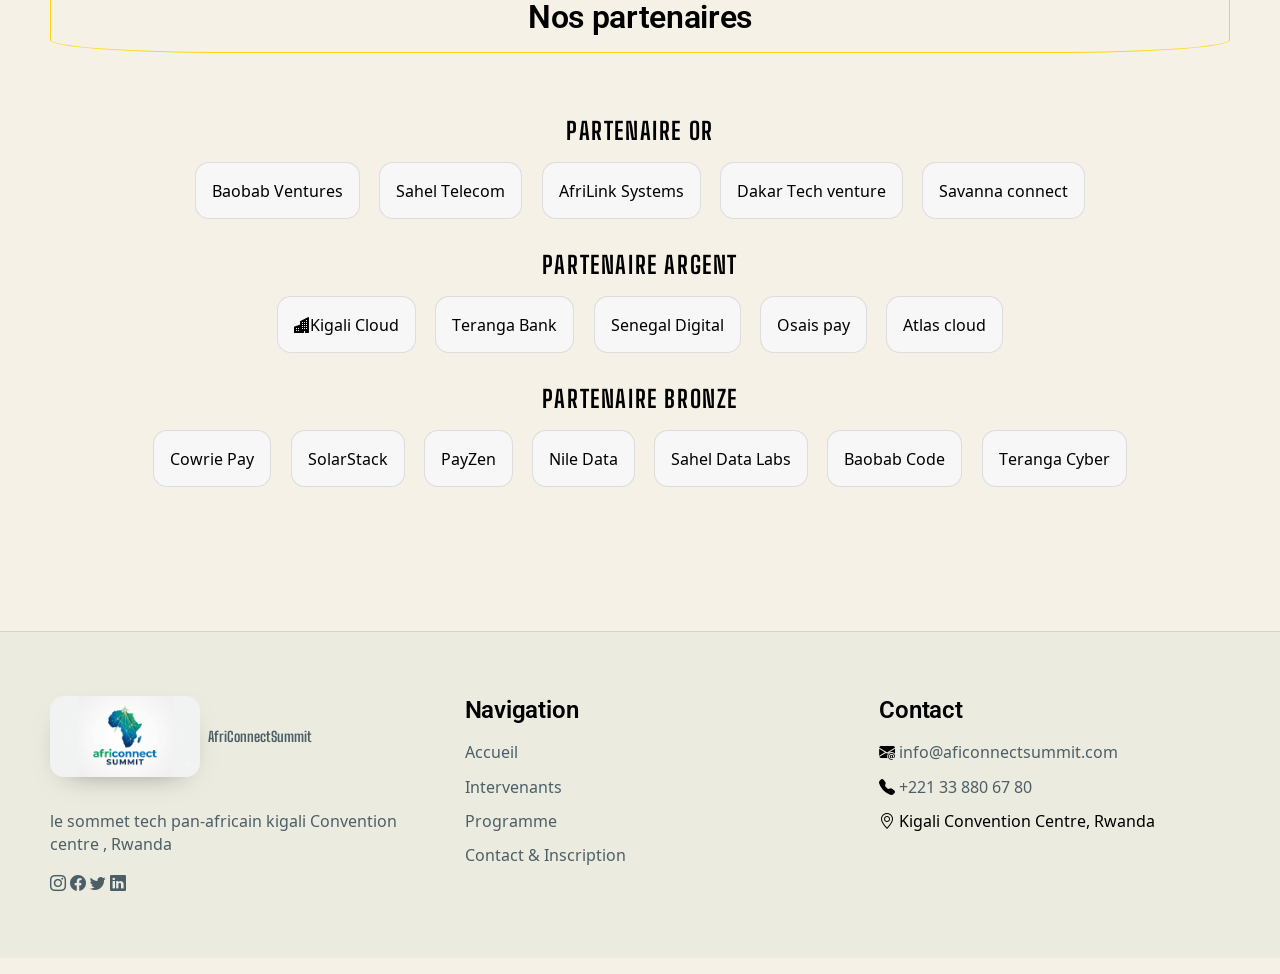
==== commit 1dd0019e: "JS : dark mode avec localStorage, navbar dynamique  ,compteurs animés  et animations des sections" ====
--- a/index.html
+++ b/index.html
@@ -15,13 +15,13 @@
                 <a href="#" class="logo"><img src="images/logo.png" alt="">AfriConnectSummit</a>
                 <div class="nav-right">
                     <ul class="nav-link">
-                        <li><a href="index.html" class="action">Accueil</a></li>
+                        <li><a href="index.html" class="active">Accueil</a></li>
                         <li><a href="intervenants.html">Intervenants</a></li>
                         <li><a href="programme.html">Programme</a></li>
                         <li><a href="contact.html">Contact & Inscription</a></li>
                     </ul>
                     <div class="nav-tools">
-                        <button class="theme-toggle">
+                        <button class="theme-toggle"  aria-label="Basculer entre mode sombre et mode clair">
                             <i class="bi bi-sun"></i>
                             <i class="bi bi-moon"></i>
                         </button>
@@ -52,7 +52,7 @@
                     <a href="programme.html" class="btn btn-ghost">Voir le programme</a>
                 </div>
             </div>
-            <div class="ticket">
+            <div class="ticket" data-count>
                 <div class="ticket-top">
                     <p class="eyebrow">Embarquement imminent </p>
                     <div class="ticket-route">
@@ -63,22 +63,22 @@
                         <div class="city">KGL <small> Kigali </small></div>
                     </div>
                 </div>
-                <div class="ticket-perf"></div>
+                <div class="ticket-perf" aria-hidden="true"></div>
                 <div class="ticket-count">
                     <div class="cd-block">
-                        <div class="cd-num">00</div>
+                        <div class="cd-num" data-cd="days">00</div>
                         <div class="cd-label">Jour</div>
                     </div>
                     <div class="cd-block">
-                        <div class="cd-num">00</div>
+                        <div class="cd-num" data-cd="hours">00</div>
                         <div class="cd-label">Heure</div>
                     </div>
                     <div class="cd-block">
-                        <div class="cd-num">00</div>
+                        <div class="cd-num" data-cd="minutes">00</div>
                         <div class="cd-label">Minute</div>
                     </div>
                     <div class="cd-block">
-                        <div class="cd-num">00</div>
+                        <div class="cd-num" data-cd="seconds">00</div>
                         <div class="cd-label">Seconde</div>
                     </div>
 
@@ -96,25 +96,25 @@
             <div class="stats-grid">
                 <div class="stats-card">
                     <div class="stats-num">
-                        <span>+</span> <span>0</span>
+                        <span data-prefix="+">+</span> <span data-count-to ="1200">0</span>
                     </div>
                     <p class="stats-label">Participants attendus</p>
                 </div>
                 <div class="stats-card">
                     <div class="stats-num">
-                        <span>0</span>
+                        <span data-count-to ="48">0</span>
                     </div>
                     <p class="stats-label">intervenants confirmés</p>
                 </div>
                 <div class="stats-card">
                     <div class="stats-num">
-                        <span>0</span>
+                        <span data-count-to ="3">0</span>
                     </div>
                     <p class="stats-label">jours de sommet</p>
                 </div>
                 <div class="stats-card">
                     <div class="stats-num">
-                        <span>0</span>
+                        <span data-count-to ="12">0</span>
                     </div>
                     <p class="stats-label">Pays représentés</p>
                 </div>
@@ -124,14 +124,14 @@
 
     <section id="pourquoi">
         <div class="container">
-            <div class="section-head">
+            <div class="section-head reveal reveal-up">
                 <p class="eyebrow">Pourquoi venir ? </p>
                 <h2 class="pourquoi1-title">Un sommet pour pensé pour créer des occasions réelles</h2>
             </div>
             <div>
                 <!-- premier argument -->
                 <div class="pourquoi1">
-                    <div class="pourquoi1-card">
+                    <div class="pourquoi1-card  reveal">
                         <div class="pourquoi1-icon">
                             <i class="bi bi-diagram-3"></i>
                         </div>
@@ -142,7 +142,7 @@
                         organisées par secteur d'activité.</p>
                 </div>
                 <!-- deuxième argument -->
-                <div class="pourquoi1-card">
+                <div class="pourquoi1-card  reveal">
                     <div class="pourquoi1-icon">
                         <i class="bi bi-lightbulb-fill"></i>
                     </div>
@@ -152,7 +152,7 @@
                         fintech et la scalabilité produit en Afrique.</p>
                 </div>
                 <!-- troisième argument -->
-                <div class="pourquoi1-card">
+                <div class="pourquoi1-card  reveal">
                     <div class="pourquoi1-icon">
                         <i class="bi bi-rocket-takeoff-fill"></i>
                     </div>
@@ -167,13 +167,13 @@
     <!-- INTERVENANTS VEDETTES -->
     <section id="inter">
         <div class="container">
-            <div class="section-head">
+            <div class="section-head  reveal">
                 <p class="eyebrow">Il viendront à Kigali </p>
                 <h2>Intervenants vedettes</h2>
             </div>
             <div class="inter-grid">
                 <!-- premier intervenant -->
-                <div class="inter-card">
+                <div class="inter-card  reveal">
                     <div class="inter-photo ">
                         <img src="images/amy.jpg" alt="Amy Sylla"  class="I">
                     </div>
@@ -185,7 +185,7 @@
                 </div>
                
                 <!-- deuxième intervenant -->
-                <div class="inter-card">
+                <div class="inter-card  reveal">
                     <div class="inter-photo ">
                         <img src="images/astou.jpg" alt="Astou Ndao"  class="I">
                     </div>
@@ -196,7 +196,7 @@
                     </div>
                 </div>
                 <!-- troisième intervenant -->
-                <div class="inter-card">
+                <div class="inter-card  reveal">
                     <div class="inter-photo">
                         <img src="images/modou.jpg" alt="" class="I">
                     </div>
@@ -207,7 +207,7 @@
                     </div>
                 </div>
                 <!-- quatrième intervenant -->
-                <div class="inter-card">
+                <div class="inter-card  reveal">
                     <div class="inter-photo ">
                         <img src="images/alioune.jpg" alt="" class="I">
                     </div>
@@ -227,7 +227,7 @@
     <!-- SPONSORS -->
     <section id="sponsors">
         <div class="container">
-            <div class="section-head">
+            <div class="section-head reveal">
                 <p class="eyebrow">Ils rendre l événement possible </p>
                 <h2>Nos partenaires</h2>
             </div>
@@ -235,35 +235,35 @@
             <div class="sponsors-tier ">
                 <h3>Partenaire Or</h3>
                 <div class="sponsors-row">
-                    <span class="sponsors-chip">Baobab Ventures </span>
-                    <span class="sponsors-chip">Sahel Telecom</span>
-                    <span class="sponsors-chip">AfriLink Systems</span>
-                    <span class="sponsors-chip">Dakar Tech venture</span>
-                    <span class="sponsors-chip">Savanna connect</span>
+                    <span class="sponsors-chip  reveal">Baobab Ventures </span>
+                    <span class="sponsors-chip  reveal">Sahel Telecom</span>
+                    <span class="sponsors-chip  reveal">AfriLink Systems</span>
+                    <span class="sponsors-chip  reveal">Dakar Tech venture</span>
+                    <span class="sponsors-chip  reveal">Savanna connect</span>
                 </div>
             </div>
             <!-- deuxième partenaire -->
             <div class="sponsors-tier tier-argent">
                 <h3>Partenaire Argent</h3>
                 <div class="sponsors-row">
-                    <span class="sponsors-chip"><i class="bi bi-buildings-fill"></i>Kigali Cloud </span>
-                    <span class="sponsors-chip">Teranga Bank</span>
-                    <span class="sponsors-chip">Senegal Digital</span>
-                    <span class="sponsors-chip">Osais pay</span>
-                    <span class="sponsors-chip">Atlas cloud</span>
+                    <span class="sponsors-chip  reveal"><i class="bi bi-buildings-fill"></i>Kigali Cloud </span>
+                    <span class="sponsors-chip  reveal">Teranga Bank</span>
+                    <span class="sponsors-chip  reveal">Senegal Digital</span>
+                    <span class="sponsors-chip  reveal">Osais pay</span>
+                    <span class="sponsors-chip  reveal">Atlas cloud</span>
                 </div>
             </div>
             <!-- troisième partenaire -->
             <div class="sponsors-tier tier-bronze">
                 <h3>Partenaire Bronze</h3>
                 <div class="sponsors-row">
-                    <span class="sponsors-chip">Cowrie Pay </span>
-                    <span class="sponsors-chip">SolarStack</span>
-                    <span class="sponsors-chip">PayZen</span>
-                    <span class="sponsors-chip">Nile Data </span>
-                    <span class="sponsors-chip">Sahel Data Labs</span>
-                    <span class="sponsors-chip">Baobab Code</span>
-                    <span class="sponsors-chip">Teranga Cyber</span>
+                    <span class="sponsors-chip  reveal">Cowrie Pay </span>
+                    <span class="sponsors-chip  reveal">SolarStack</span>
+                    <span class="sponsors-chip  reveal">PayZen</span>
+                    <span class="sponsors-chip  reveal">Nile Data </span>
+                    <span class="sponsors-chip  reveal">Sahel Data Labs</span>
+                    <span class="sponsors-chip  reveal">Baobab Code</span>
+                    <span class="sponsors-chip  reveal">Teranga Cyber</span>
                 </div>
             </div>
 
@@ -303,12 +303,14 @@
                     </ul>
                 </div>
             </div>
-            <p> </p>
+            <div class="copyright">
+            <p id="copyright"> </p>
+            </div>
         </div>
         </div>
     </footer>
 
-    <button><i class="bi bi-arrow-up"></i>
+    <button class="back-to-top" id="backtotop"><i class="bi bi-arrow-up"></i>
     </button>
 
     <script src="js/main.js"></script>
--- a/css/style.css
+++ b/css/style.css
@@ -15,7 +15,6 @@
   --success-color: #2fe805;
   --error-color: #e80505;
   --dark-color: #000000;
-  --background-color: #001e3e;
   --white-color: #FFFFFF;
   --info-color: #f7f7f7;
   --font-family-h1: 'Roboto', sans-serif;
@@ -38,7 +37,18 @@
   --ease: cubic-bezier(0.22, 1, 0.36, 1);
   --t: 0.2s;
   --t1: 0.4s;
-}
+
+  
+}
+[data-theme="dark"]{
+ --primary-color: #021120;
+ --dark-color:#ffff;
+  --colors: rgba(13, 4, 56, 0.867);
+  --secondary-text:#f7f7f7;
+   --info-color:  #02294a;
+    --white-color:#02294a;
+ 
+  }
 
 body {
   font-family: var(--font-family-text);
@@ -47,10 +57,8 @@
   background-color: var(--primary-color);
   margin: 0;
   padding: 0;
-  transition: background var(--t) var(--ease), color var(--t1) var(--ease);
   overflow-x: hidden;
 }
-
 h1,
 h2,
 h3,
@@ -60,9 +68,6 @@
   margin: 0 0 var(--space-sm);
   letter-spacing: -0.01em;
 }
-
-
-
 h1 {
   font-size: clamp(2.6rem, 6vw, 5rem);
   font-weight: 600;
@@ -137,7 +142,7 @@
   justify-content: space-between;
   align-items: center;
   gap: var(--space-sm);
-  background-color: var(--colors);
+  background: color-mix(in srgb, var(--colors) 88%, transparent);
   min-height: 100px;
   padding: 0 25px;
   border-radius: 15px;
@@ -172,14 +177,18 @@
   gap: var(--space-md);
   width: 60%;
 }
-
-.navbar ul {
+.navbar.scrolled{
+  background: color-mix(in srgb, var(--colors) 88%, transparent);
+  box-shadow: var(--shadow-card);
+  padding: 0.5rem 0;
+}
+.nav-link {
   display: flex;
   align-items: center;
   gap: 2rem;
 }
 
-.navbar ul a {
+.nav-link a {
   font-size: var(--font-size-text);
   font-weight: 500;
   position: relative;
@@ -187,18 +196,19 @@
   transition: color var(--t) var(--ease);
 }
 
-.navbar ul a:hover,
-.navbar ul a.active {
+.nav-link a:hover,
+.nav-link a.active {
   color: var(--bouton-color);
 }
 
-.navbar ul a.active::after {
+.nav-link a.active::after {
   content: '';
   position: absolute;
   left: 0;
-  bottom: -4px;
+  bottom: -8px;
+  width: 100%;
   height: 2px;
-  background-color: linear-gradient(90deg, var(--primary-color), var(--secondary-color));
+  background-color: var(--bouton-color);
 }
 
 .nav-tools {
@@ -238,6 +248,15 @@
   gap: 4px;
 }
 
+.theme-toggle .bi-moon{
+  display: none;
+}
+[data-theme="dark"] .theme-toggle .bi-sun{
+  display: none;
+}
+[data-theme="dark"] .theme-toggle .bi-moon{
+  display: inline-block;
+}
 .navbar-toggoler span {
   width: 18px;
   height: 2px;
@@ -737,6 +756,38 @@
 .footer-col ul li a:hover {
   color: var(--bouton-color);
 }
+.back-to-top {
+    position: fixed;
+    bottom: 1.5rem;
+    right: 1.5rem;
+    width: 42px;
+    height: 42px;
+    font-size: 1rem;
+    border-radius: 50%;
+    background: linear-gradient(120deg, var(--secondary-color), var(--tair-color));
+    cursor: pointer;
+    z-index: 1000;
+    opacity: 0;
+    visibility: hidden;
+    transition: opacity 0.3s ease, VISIBILITY .3s ease;
+}
+.back-to-top.show {
+    opacity: 1;
+    visibility: visible;
+}
+.reveal{
+  opacity: 0;
+  transition: opacity 0.8s var(--ease);
+  transform: 0.8 var(--ease);
+}
+.reveal-up{
+  transform: translateY(36px);
+}
+.reveal.is-visible{
+  opacity: 1;
+  transform: translate(0, 0) scale(1);
+}
+
 
 .page-hero {
   text-align: center;
@@ -790,17 +841,20 @@
   border-color: var(--secondary-color);
 
 }
+[data-theme="dark"] .tab-btn{
+  color: #ffff;
+}
 
 .tab-btn.active {
   background: linear-gradient(120deg, var(--secondary-color), var(--tair-color));
   border-color: transparent;
 }
 
-.tab-pannel {
+.tab-panel {
   display: none;
 }
 
-.tab-pannel.active {
+.tab-panel.active {
   display: block;
   animation: fadeUp 0.5s var(--ease) both;
 }
@@ -1003,6 +1057,11 @@
   font-size: .95rem;
   transition: border-color var(--t) var(--ease), box-shadow var(--t) var(--ease);
 }
+[data-theme="dark"] .form-group input,
+ [data-theme="dark"] .form-group select,
+ [data-theme="dark"] .form-group textarea  {
+   border: 2px solid  #2FBF9F;
+}
 
 .form-group input:focus,
 .form-group select:focus,
@@ -1054,6 +1113,7 @@
   color: var(--error-color);
   font-size: 1.3rem;
 }
+
 
 .faq-list {
   display: flex;
@@ -1193,7 +1253,7 @@
   margin: 0 auto;
   padding: 0 var(--space-sm);
 }
-  .navbar ul {
+  .nav-link{
     position: fixed;
     top: 0;
     right: 0;
@@ -1215,11 +1275,11 @@
     width: 87%;
   }
 
-  .navbar ul .open {
+  .nav-link.open {
     transform: translateX(0);
   }
 
-  .navbar ul a {
+  .nav-link a {
     font-size: 1.05rem;
   }
 
@@ -1325,7 +1385,7 @@
 @media  (max-width: 450px) {
   .container {
   width: 100%;
-  max-width: 250px;
+  max-width: 350px;
   margin: 0 auto;
   padding: 0 var(--space-sm);
 }
@@ -1352,5 +1412,12 @@
  .faq-trigger{
   font-size: 12px;
  }
+ .section-head h2{
+  font-size: 20px;
+ }
  
 }
+.copyright{
+  text-align: center;
+  padding: 4rem 0rem 0rem 0rem;
+}
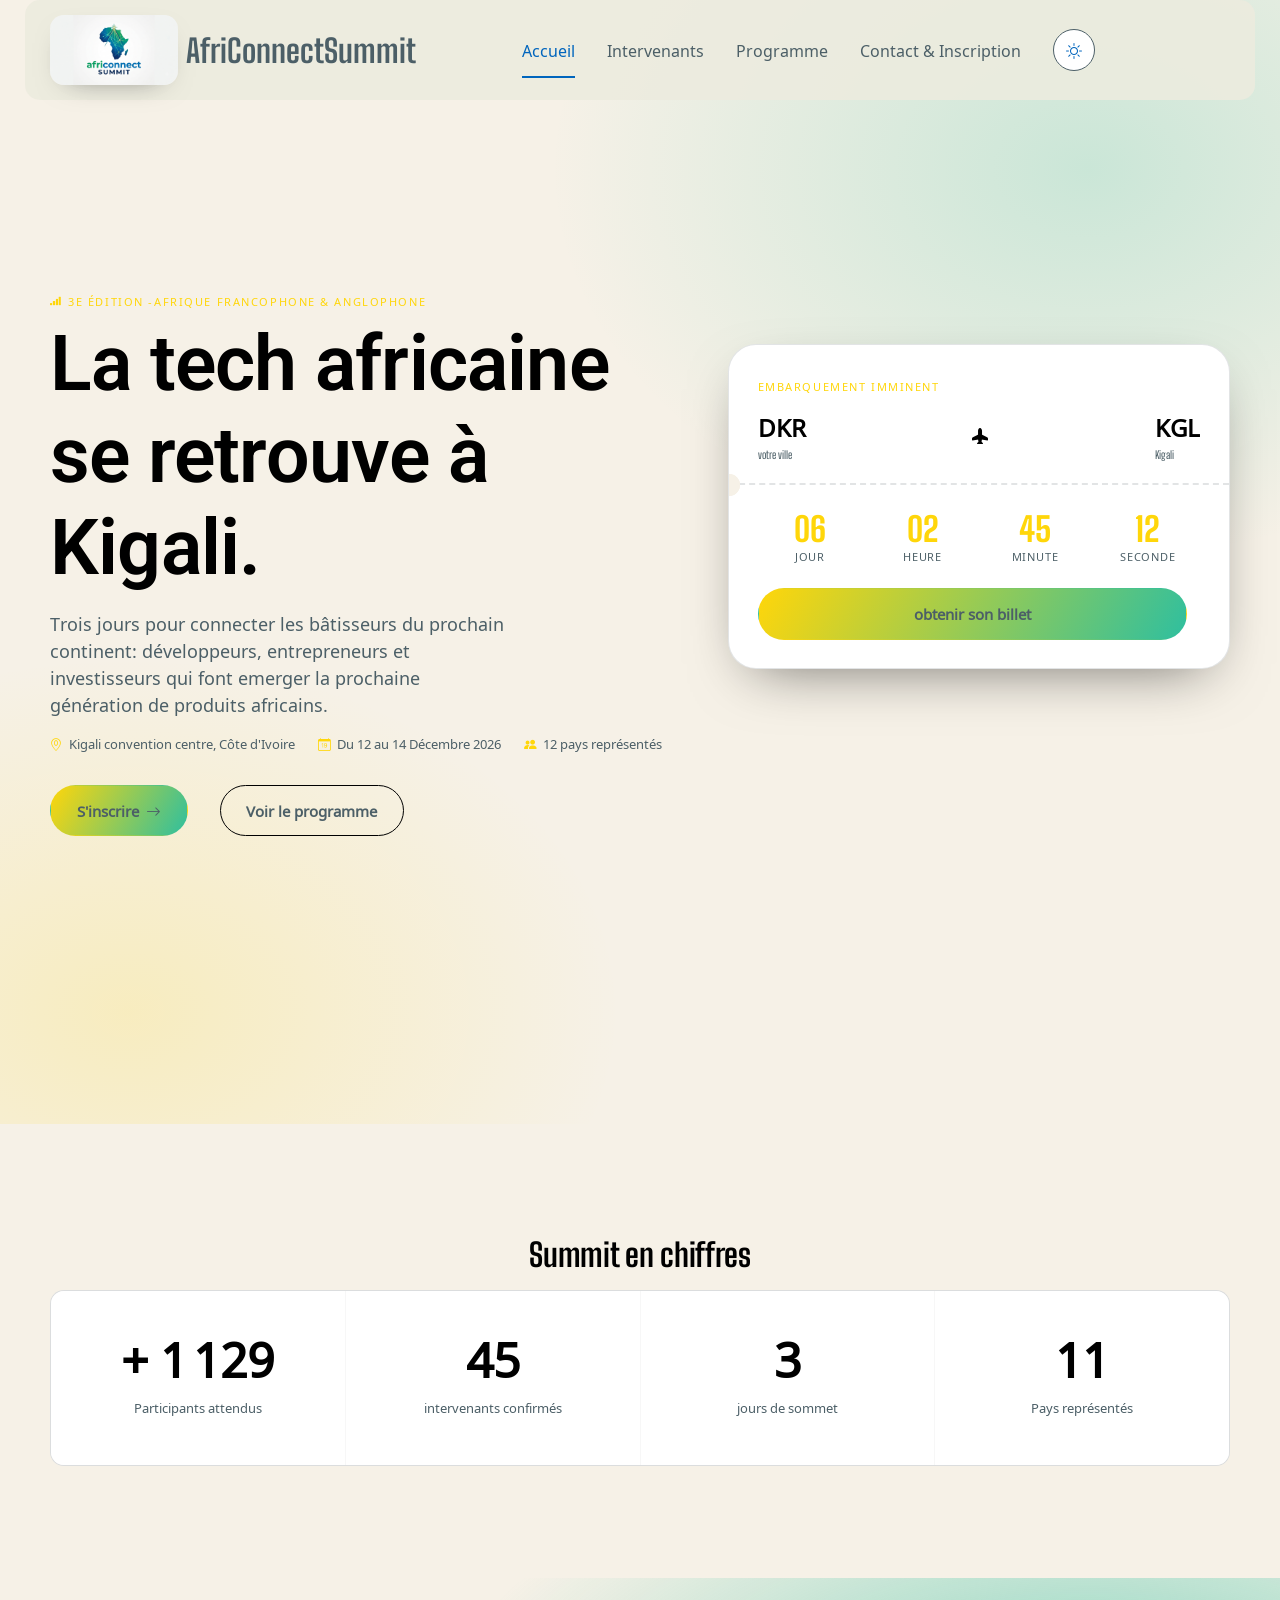
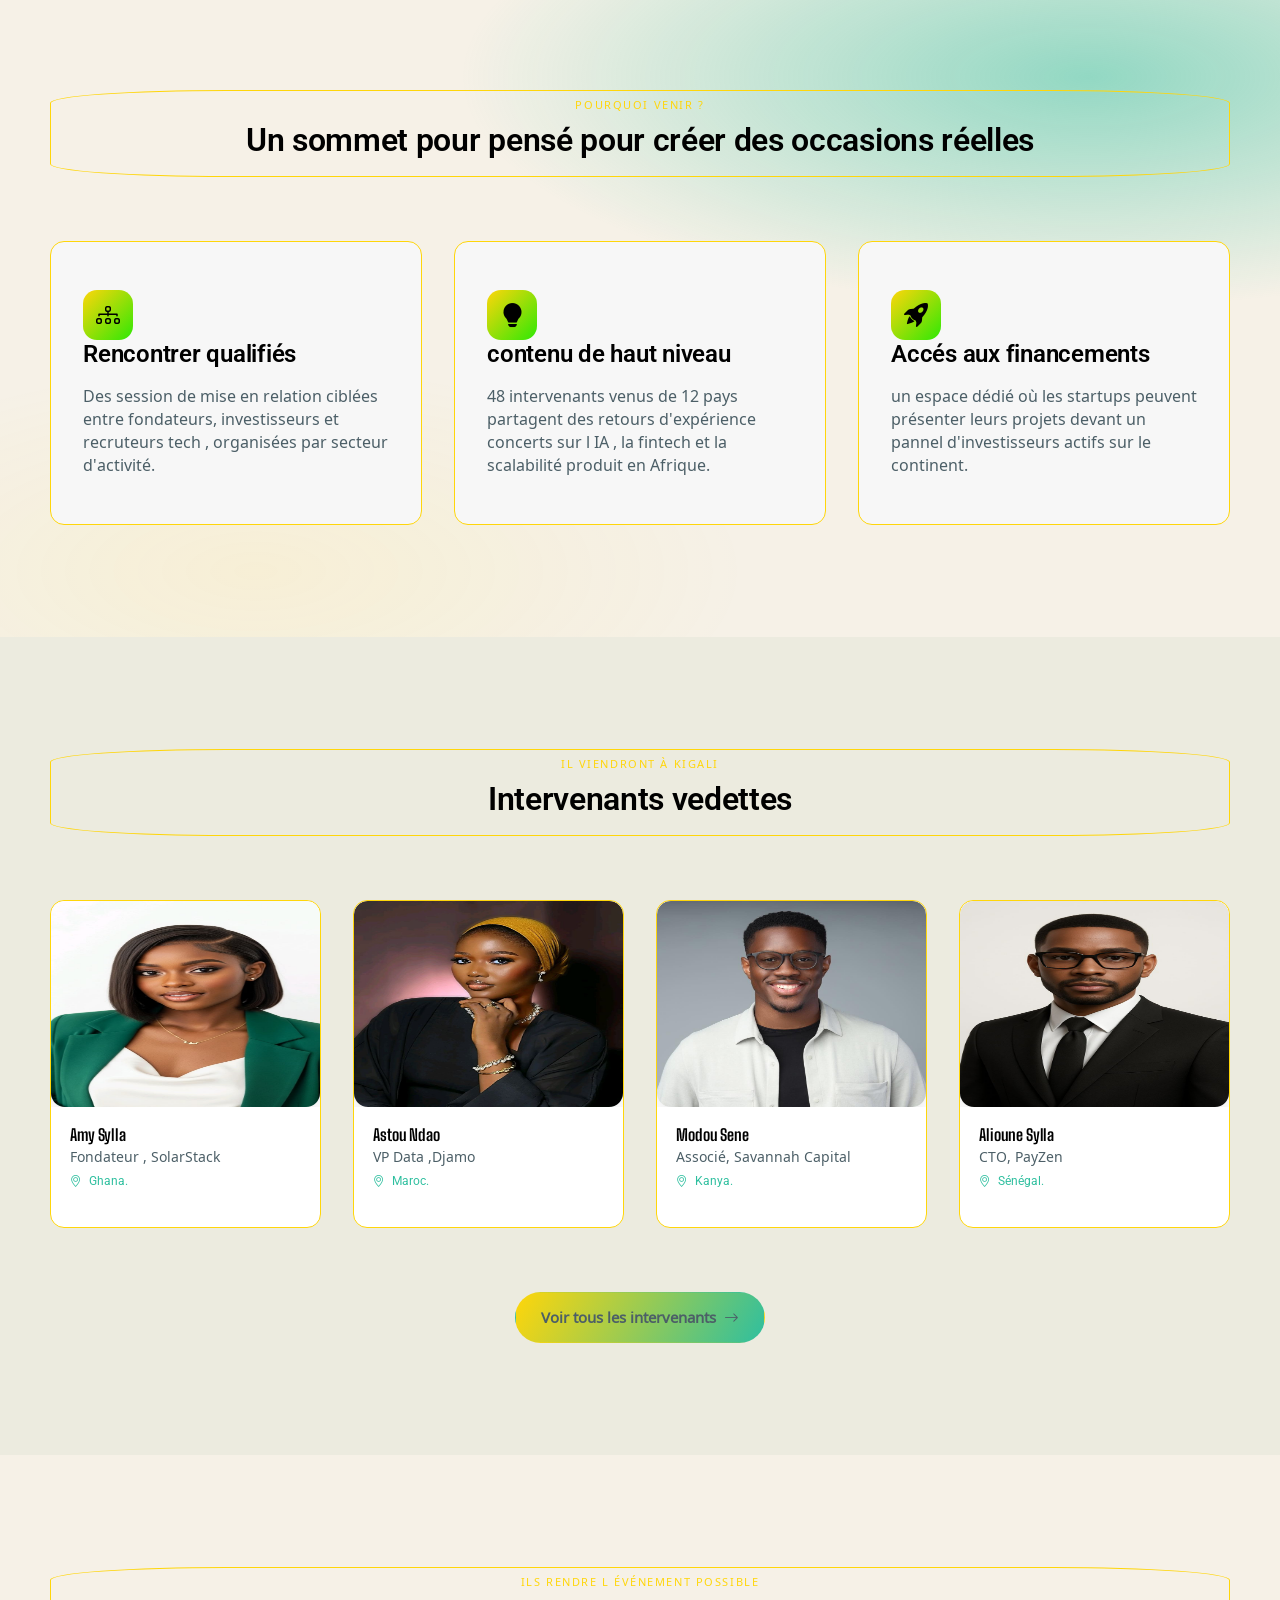
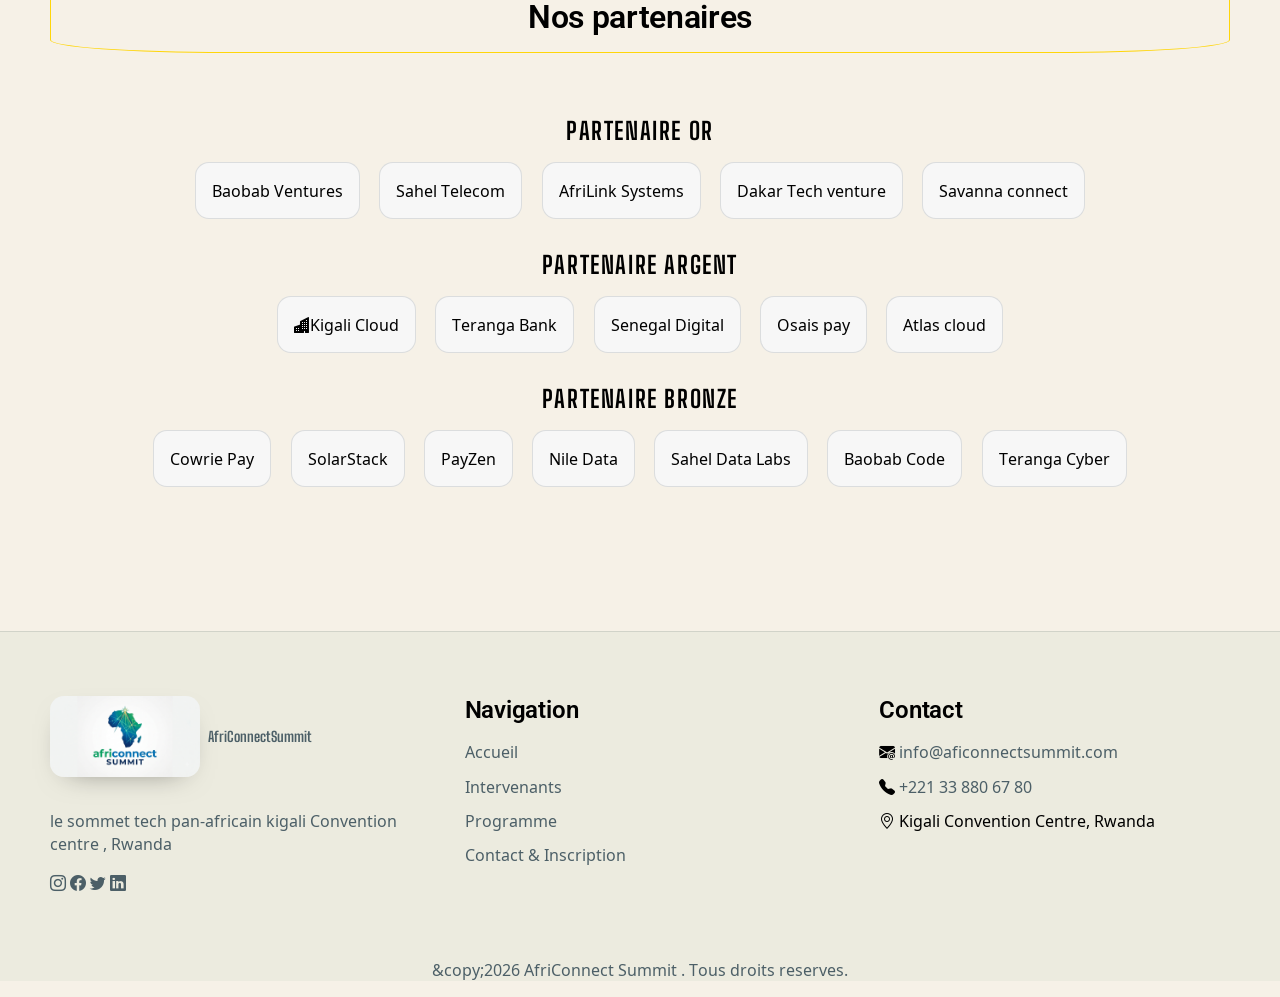
==== commit ab898223: "js:  copyright , Finalisation : corrections responsive, optimisation du code et commentaires" ====
--- a/index.html
+++ b/index.html
@@ -9,6 +9,7 @@
 </head>
 
 <body>
+    <!-- navbar -->
     <header>
         <nav class="navbar">
             <div class="container">
@@ -20,6 +21,7 @@
                         <li><a href="programme.html">Programme</a></li>
                         <li><a href="contact.html">Contact & Inscription</a></li>
                     </ul>
+                    <!-- bouton mark mode  -->
                     <div class="nav-tools">
                         <button class="theme-toggle"  aria-label="Basculer entre mode sombre et mode clair">
                             <i class="bi bi-sun"></i>
@@ -31,6 +33,7 @@
             </div>
         </nav>
     </header>
+    <!-- hero -->
     <section class="hero">
         <div class="container">
             <div class="hero-text">
@@ -45,13 +48,14 @@
                     <span><i class="bi bi-geo-alt"></i>Kigali convention centre, Côte d'Ivoire</span>
                     <span><i class="bi bi-calendar-date"></i>
                         Du 12 au 14 Décembre 2026</span>
-                    <span><i class="bi bi-people-fill"></i></i>12 pays représentés</span>
+                    <span><i class="bi bi-people-fill"></i>12 pays représentés</span>
                 </div>
                 <div class="hero-cta">
                     <a href="contact.html" class="btn btn-primary">S'inscrire <i class="bi bi-arrow-right"></i></a>
                     <a href="programme.html" class="btn btn-ghost">Voir le programme</a>
                 </div>
             </div>
+            <!-- ticket -->
             <div class="ticket" data-count>
                 <div class="ticket-top">
                     <p class="eyebrow">Embarquement imminent </p>
@@ -83,13 +87,14 @@
                     </div>
 
                 </div>
+                <!-- bouton -->
                 <div class="ticket-bottom">
                     <a href="contact.html" class=" btn btn-primary btn-block ">obtenir son billet</a>
                 </div>
             </div>
         </div>
     </section>
-
+<!-- chiffres cles -->
     <section class="stats">
         <div class="container">
             <h2 id="stats-title">Summit en chiffres </h2>
@@ -121,16 +126,16 @@
             </div>
         </div>
     </section>
-
+<!-- pourquoi participer -->
     <section id="pourquoi">
         <div class="container">
             <div class="section-head reveal reveal-up">
                 <p class="eyebrow">Pourquoi venir ? </p>
                 <h2 class="pourquoi1-title">Un sommet pour pensé pour créer des occasions réelles</h2>
             </div>
-            <div>
+            <div  class="pourquoi1">
                 <!-- premier argument -->
-                <div class="pourquoi1">
+                
                     <div class="pourquoi1-card  reveal">
                         <div class="pourquoi1-icon">
                             <i class="bi bi-diagram-3"></i>
@@ -269,13 +274,14 @@
 
         </div>
     </section>
-
+<!-- footer -->
     <footer class="site-footer">
         <div class="container">
             <div class="footer-cols">
                 <div class="footer-col">
                     <a href="#" class="logo"><img src="images/logo.png" alt="">AfriConnectSummit</a>
                     <p class="footer-tagline">le sommet tech pan-africain kigali Convention centre , Rwanda</p>
+                    <!-- icon -->
                     <div class="footer-social">
                         <a href="#"><i class="bi bi-instagram"></i></a>
                         <a href="#"><i class="bi bi-facebook"></i></a>
@@ -283,6 +289,7 @@
                         <a href="#"><i class="bi bi-linkedin"></i></a>
                     </div>
                 </div>
+                <!-- navigation -->
                 <div class="footer-col">
                     <h3>Navigation</h3>
                     <ul>
@@ -293,11 +300,12 @@
                     </ul>
                 </div>
                 <div class="footer-col">
+                    <!-- contact -->
                     <h3>Contact</h3>
                     <ul>
                         <li> <i class="bi bi-envelope-at-fill"></i> <a
                                 href="mailto:info@aficonnectsummit.com">info@aficonnectsummit.com</a></li>
-                        <li> <i class="bi bi-telephone-fill"></i> <a href="tel:+221 33 880 67 80">+221 33 880 67 80</a>
+                        <li> <i class="bi bi-telephone-fill"></i> <a href="">+221 33 880 67 80</a>
                         </li>
                         <li> <i class="bi bi-geo-alt"></i> Kigali Convention Centre, Rwanda</li>
                     </ul>
@@ -307,7 +315,7 @@
             <p id="copyright"> </p>
             </div>
         </div>
-        </div>
+       
     </footer>
 
     <button class="back-to-top" id="backtotop"><i class="bi bi-arrow-up"></i>
--- a/css/style.css
+++ b/css/style.css
@@ -38,18 +38,19 @@
   --t: 0.2s;
   --t1: 0.4s;
 
-  
-}
-[data-theme="dark"]{
- --primary-color: #021120;
- --dark-color:#ffff;
+
+}
+/* variation de dark mode  */
+[data-theme="dark"] {
+  --primary-color: #021120;
+  --dark-color: #ffff;
   --colors: rgba(13, 4, 56, 0.867);
-  --secondary-text:#f7f7f7;
-   --info-color:  #02294a;
-    --white-color:#02294a;
- 
-  }
-
+  --secondary-text: #f7f7f7;
+  --info-color: #02294a;
+  --white-color: #02294a;
+
+}
+/* body */
 body {
   font-family: var(--font-family-text);
   font-size: var(--font-size-text);
@@ -59,6 +60,7 @@
   padding: 0;
   overflow-x: hidden;
 }
+
 h1,
 h2,
 h3,
@@ -68,6 +70,7 @@
   margin: 0 0 var(--space-sm);
   letter-spacing: -0.01em;
 }
+
 h1 {
   font-size: clamp(2.6rem, 6vw, 5rem);
   font-weight: 600;
@@ -114,7 +117,7 @@
   padding: var(--space-xs) var(--space-sm);
   cursor: pointer;
 }
-
+/* container pour les section */
 .container {
   width: 100%;
   max-width: var(--container-width);
@@ -126,7 +129,7 @@
   padding: var(--space-xl) 0;
   position: relative;
 }
-
+/* navbar */
 .navbar {
   position: fixed;
   top: 0;
@@ -177,11 +180,13 @@
   gap: var(--space-md);
   width: 60%;
 }
-.navbar.scrolled{
+
+.navbar.scrolled {
   background: color-mix(in srgb, var(--colors) 88%, transparent);
   box-shadow: var(--shadow-card);
   padding: 0.5rem 0;
 }
+
 .nav-link {
   display: flex;
   align-items: center;
@@ -248,15 +253,18 @@
   gap: 4px;
 }
 
-.theme-toggle .bi-moon{
+.theme-toggle .bi-moon {
   display: none;
 }
-[data-theme="dark"] .theme-toggle .bi-sun{
+
+[data-theme="dark"] .theme-toggle .bi-sun {
   display: none;
 }
-[data-theme="dark"] .theme-toggle .bi-moon{
+
+[data-theme="dark"] .theme-toggle .bi-moon {
   display: inline-block;
 }
+
 .navbar-toggoler span {
   width: 18px;
   height: 2px;
@@ -275,7 +283,7 @@
 .navbar-toggoler.open span:nth-child(3) {
   transform: translateY(-6px) rotate(-45deg);
 }
-
+/* hero */
 
 .hero {
   min-height: 100vh;
@@ -350,6 +358,7 @@
   gap: 2rem;
   flex-wrap: wrap;
 }
+/* bouton */
 
 .btn {
   display: inline-flex;
@@ -409,6 +418,7 @@
     transform: translateY(0);
   }
 }
+/*  ticket*/
 
 .ticket {
   background: var(--white-color);
@@ -509,7 +519,7 @@
 .ticket-bottom {
   padding: 0 1.8rem 1.8rem;
 }
-
+/* chiffres cles */
 .stats-grid {
   display: grid;
   grid-template-columns: repeat(4, 1fr);
@@ -545,6 +555,7 @@
   margin-top: .3rem;
 }
 
+/* pourquoi participer */
 #pourquoi {
   background: radial-gradient(ellipse 70% 50% at 85% 15%, color-mix(in srgb, var(--tair-color) 50%, transparent), transparent 70%),
     radial-gradient(ellipse 55% 45% at 20% 90%, color-mix(in srgb, var(--secondary-color) 8%, transparent), transparent 70%),
@@ -591,6 +602,7 @@
   margin-top: var(--space-sm);
 
 }
+/* intervenants */
 
 #inter {
   background: var(--colors);
@@ -664,6 +676,7 @@
   text-align: center;
   margin-top: var(--space-lg);
 }
+/* sponsors */
 
 .sponsors-tier {
   margin-bottom: var(--space-md);
@@ -701,6 +714,7 @@
   transform: translateY(-5px);
 }
 
+/* footer */
 .site-footer {
   background: var(--colors);
   border-top: 1px solid rgba(20, 35, 43, 0.12);
@@ -756,45 +770,51 @@
 .footer-col ul li a:hover {
   color: var(--bouton-color);
 }
+/* bouton de retour */
 .back-to-top {
-    position: fixed;
-    bottom: 1.5rem;
-    right: 1.5rem;
-    width: 42px;
-    height: 42px;
-    font-size: 1rem;
-    border-radius: 50%;
-    background: linear-gradient(120deg, var(--secondary-color), var(--tair-color));
-    cursor: pointer;
-    z-index: 1000;
-    opacity: 0;
-    visibility: hidden;
-    transition: opacity 0.3s ease, VISIBILITY .3s ease;
-}
+  position: fixed;
+  bottom: 1.5rem;
+  right: 1.5rem;
+  width: 42px;
+  height: 42px;
+  font-size: 1rem;
+  border-radius: 50%;
+  background: linear-gradient(120deg, var(--secondary-color), var(--tair-color));
+  cursor: pointer;
+  z-index: 1000;
+  opacity: 0;
+  visibility: hidden;
+  transition: opacity 0.3s ease, VISIBILITY .3s ease;
+}
+
 .back-to-top.show {
-    opacity: 1;
-    visibility: visible;
-}
-.reveal{
+  opacity: 1;
+  visibility: visible;
+}
+/* animation en javascript */
+.reveal {
   opacity: 0;
   transition: opacity 0.8s var(--ease);
   transform: 0.8 var(--ease);
 }
-.reveal-up{
+
+.reveal-up {
   transform: translateY(36px);
 }
-.reveal.is-visible{
+
+.reveal.is-visible {
   opacity: 1;
   transform: translate(0, 0) scale(1);
 }
-
+/* page  hero  */
 
 .page-hero {
   text-align: center;
   padding: 9.5rem 0 4rem;
+  /* arriere plan en radial gradient  */
   background: radial-gradient(ellipse 55% 45% at 10% 90%, color-mix(in srgb, var(--secondary-color) 50%, transparent), transparent 70%),
     radial-gradient(ellipse 70% 50% at 85% 15%, color-mix(in srgb, var(--tair-color) 50%, transparent), transparent 70%),
-    var(--primary-color);
+    var(--primary-color);      
   border: 1px solid rgba(20, 35, 43, 0.12);
 
 }
@@ -817,7 +837,7 @@
 .ban .sap {
   opacity: 0.5;
 }
-
+/* programme */
 .tabs {
   display: flex;
   gap: 0.8rem;
@@ -841,7 +861,8 @@
   border-color: var(--secondary-color);
 
 }
-[data-theme="dark"] .tab-btn{
+
+[data-theme="dark"] .tab-btn {
   color: #ffff;
 }
 
@@ -971,11 +992,12 @@
 
 }
 
-.filter-btn.action {
+.filter-btn.active {
   background: var(--tair-color);
   border-color: var(--dark-color);
   color: var(--dark-color);
 }
+
 
 .inter-tag {
   display: inline-block;
@@ -987,6 +1009,10 @@
   border: 2px solid rgba(20, 35, 43, 0.12);
 }
 
+.inter-card.hidden-card {
+  display: none;
+}
+/* contact */
 .contact-layout {
   display: flex;
   gap: var(--space-lg);
@@ -1057,10 +1083,11 @@
   font-size: .95rem;
   transition: border-color var(--t) var(--ease), box-shadow var(--t) var(--ease);
 }
+
 [data-theme="dark"] .form-group input,
- [data-theme="dark"] .form-group select,
- [data-theme="dark"] .form-group textarea  {
-   border: 2px solid  #2FBF9F;
+[data-theme="dark"] .form-group select,
+[data-theme="dark"] .form-group textarea {
+  border: 2px solid var(--colors);
 }
 
 .form-group input:focus,
@@ -1110,11 +1137,11 @@
 }
 
 .form-success i {
-  color: var(--error-color);
+  color: var(--success-color);
   font-size: 1.3rem;
 }
 
-
+/* question  */
 .faq-list {
   display: flex;
   flex-direction: column;
@@ -1186,7 +1213,7 @@
   margin: 0;
   color: var(--tair-color);
 }
-
+/* Affiche un contour visible autour du bouton  */
 .faq-check:focus-visible~.faq-trigger {
   outline: 2px solid var(--bouton-color);
   outline-offset: -2px;
@@ -1195,18 +1222,19 @@
 
 /* madia queries */
 @media (max-width : 1200px) {
-   .container {
-  width: 100%;
-  max-width: 900px;
-  margin: 0 auto;
-  padding: 0 var(--space-sm);
-}
-
-   .nav-tools{
-position: absolute;
-right: 20px;
-top: 15px;
-  }
+  .container {
+    width: 100%;
+    max-width: 900px;
+    margin: 0 auto;
+    padding: 0 var(--space-sm);
+  }
+
+  .nav-tools {
+    position: absolute;
+    right: 20px;
+    top: 15px;
+  }
+
   .hero .container {
     grid-template-columns: 1fr;
   }
@@ -1245,15 +1273,17 @@
     width: 100%;
   }
 }
+/* tablette 900 */
 
 @media (max-width : 900px) {
   .container {
-  width: 100%;
-  max-width: 600px;
-  margin: 0 auto;
-  padding: 0 var(--space-sm);
-}
-  .nav-link{
+    width: 100%;
+    max-width: 600px;
+    margin: 0 auto;
+    padding: 0 var(--space-sm);
+  }
+
+  .nav-link {
     position: fixed;
     top: 0;
     right: 0;
@@ -1271,7 +1301,8 @@
     box-shadow: var(--shadow-soft);
     z-index: 60;
   }
-  .inter-cta{
+
+  .inter-cta {
     width: 87%;
   }
 
@@ -1288,28 +1319,31 @@
     margin-left: auto;
 
   }
-  
-}
-
+
+}
+/* mobile 600 */
 @media (max-width : 600px) {
   .container {
-  width: 100%;
-  max-width: 450px;
-  margin: 0 auto;
-  padding: 0 var(--space-sm);
-}
+    width: 100%;
+    max-width: 450px;
+    margin: 0 auto;
+    padding: 0 var(--space-sm);
+  }
+
   section {
     padding: var(--space-lg) 0;
   }
-  .navbar .logo{
+
+  .navbar .logo {
     font-size: var(--font-size-text);
   }
 
-  .nav-tools{
-position: absolute;
-right: 20px;
-top: 15px;
-  }
+  .nav-tools {
+    position: absolute;
+    right: 20px;
+    top: 15px;
+  }
+
   .hero {
     padding-top: 6.5rem;
   }
@@ -1320,7 +1354,7 @@
 
   .stats-grid {
     grid-template-columns: repeat(2, 1fr);
-     margin: 20px 40px;
+    margin: 20px 40px;
   }
 
   .inter-grid,
@@ -1366,58 +1400,76 @@
   .hero-cta .btn {
     width: 100%;
   }
-  .btn-block{
+
+  .btn-block {
     width: 85%;
   }
-.inter-cta{
-  width: 70%;
-}
- .stats-grid , .inter-grid , .inter-grid-full, .themes-grid , .pourquoi1{
-  margin: 25px;
- }
- .contact-form{
-  padding: var(--space-md);
- }
- 
- 
-}
-
-@media  (max-width: 450px) {
+
+  .inter-cta {
+    width: 70%;
+  }
+
+  .stats-grid,
+  .inter-grid,
+  .inter-grid-full,
+  .themes-grid,
+  .pourquoi1 {
+    margin: 25px;
+  }
+
+  .contact-form {
+    padding: var(--space-md);
+  }
+
+
+}
+
+@media (max-width: 450px) {
   .container {
-  width: 100%;
-  max-width: 350px;
-  margin: 0 auto;
-  padding: 0 var(--space-sm);
-}
+    width: 100%;
+    max-width: 350px;
+    margin: 0 auto;
+    padding: 0 var(--space-sm);
+  }
+
   .inter-grid,
-  .inter-grid-full,.themes-grid {
+  .inter-grid-full,
+  .themes-grid {
     grid-template-columns: 1fr;
   }
-  .btn-block{
+
+  .btn-block {
     width: 80%;
   }
- .inter-cta{
-  width: 70%;
-}
-.navbar .logo{
+
+  .inter-cta {
+    width: 70%;
+  }
+
+  .navbar .logo {
     font-size: 12px;
   }
-.navbar .logo img{
-    width: 50px ;
-     height: 50px;
-  }
-  .contact-form{
-  padding: 1rem;
- }
- .faq-trigger{
-  font-size: 12px;
- }
- .section-head h2{
-  font-size: 20px;
- }
- 
-}
-.copyright{
+
+  .navbar .logo img {
+    width: 50px;
+    height: 50px;
+  }
+
+  .contact-form {
+    padding: 1rem;
+  }
+
+  .faq-trigger {
+    font-size: 12px;
+  }
+
+  .section-head h2 {
+    font-size: 20px;
+  }
+
+}
+
+.copyright {
   text-align: center;
   padding: 4rem 0rem 0rem 0rem;
 }
